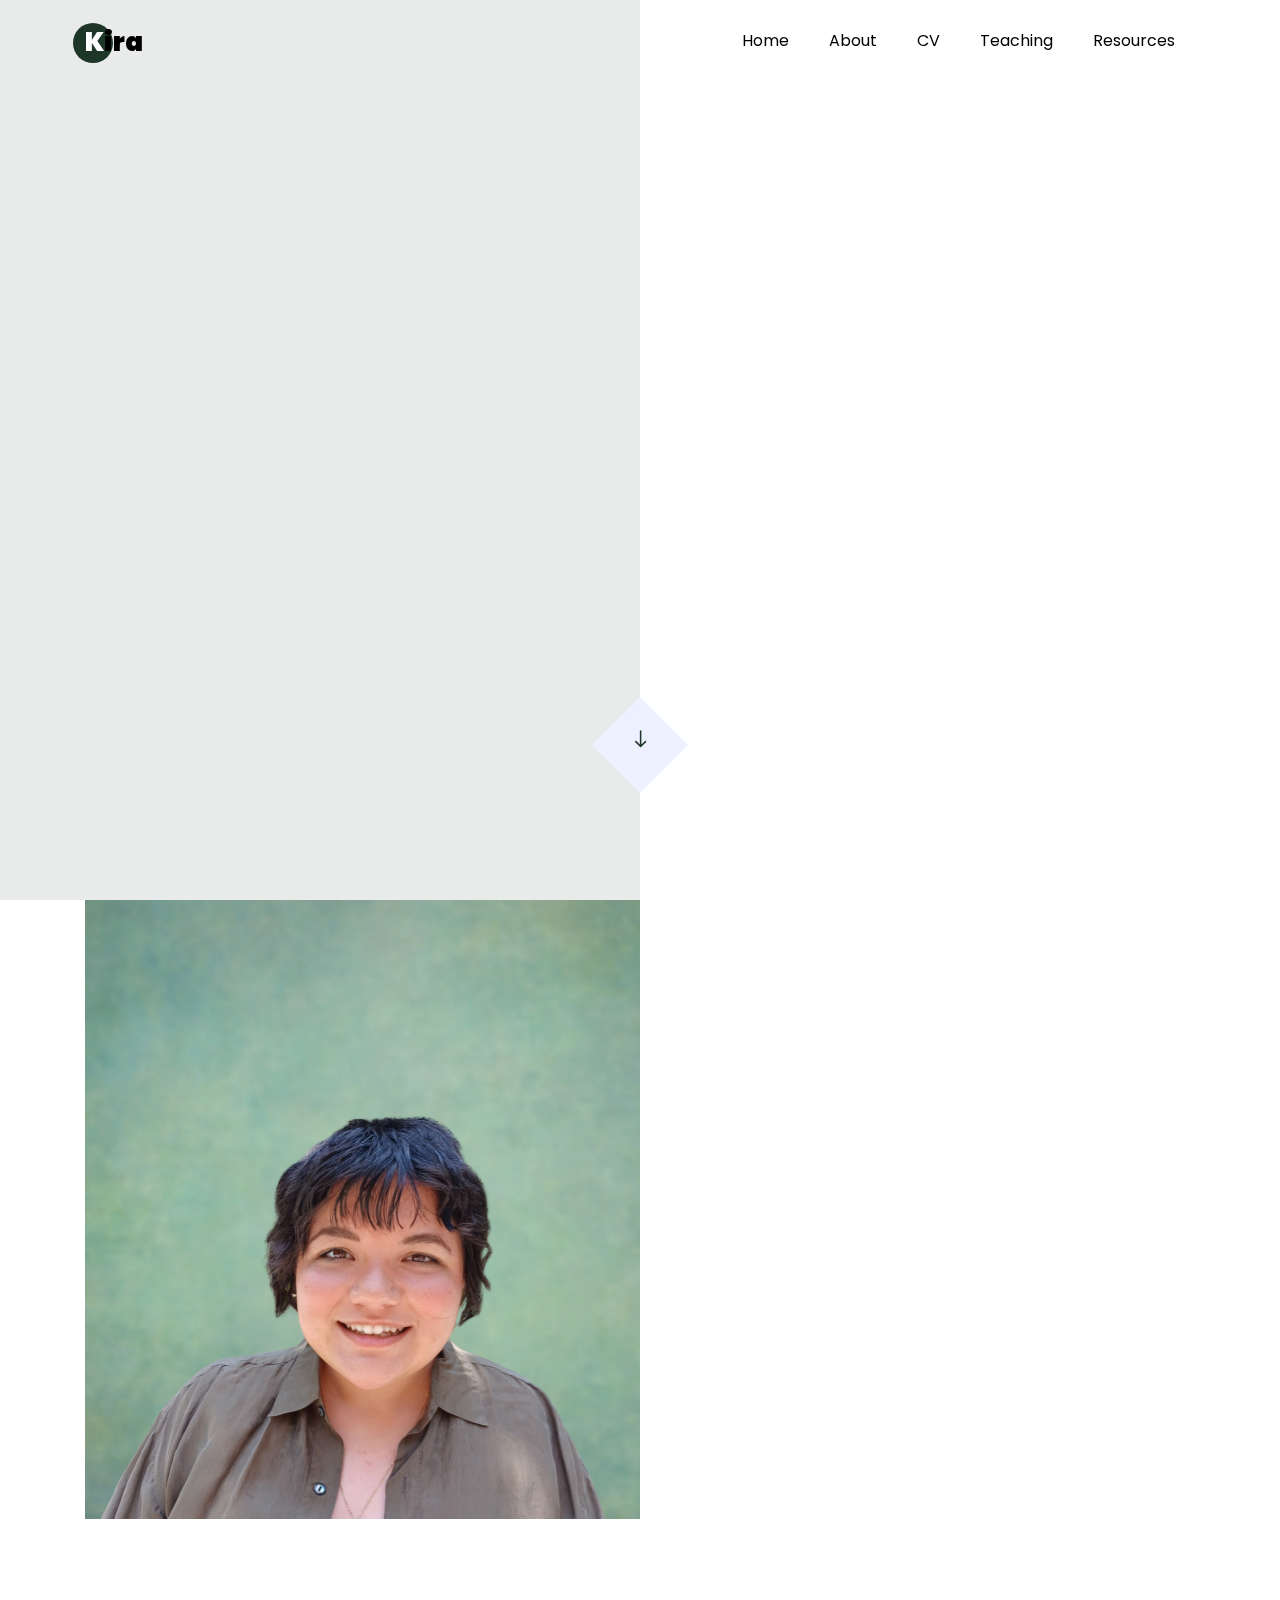
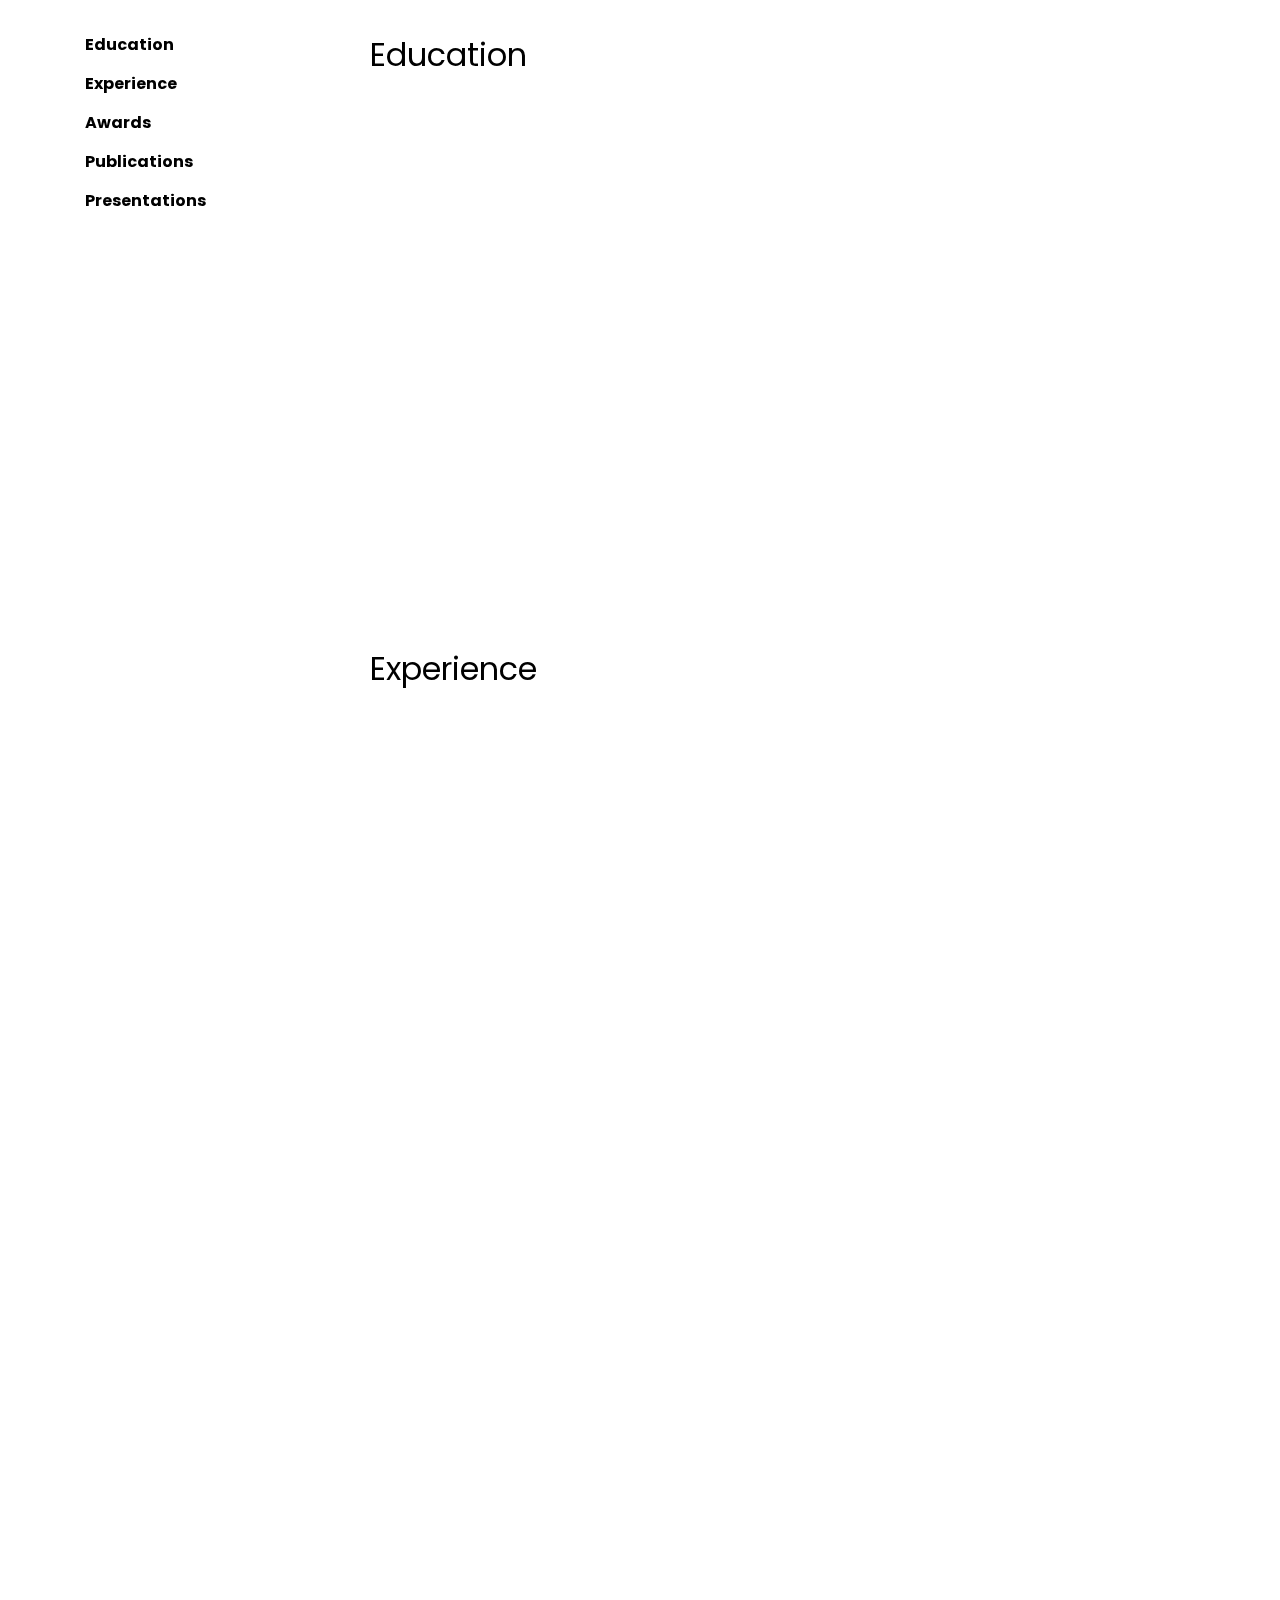
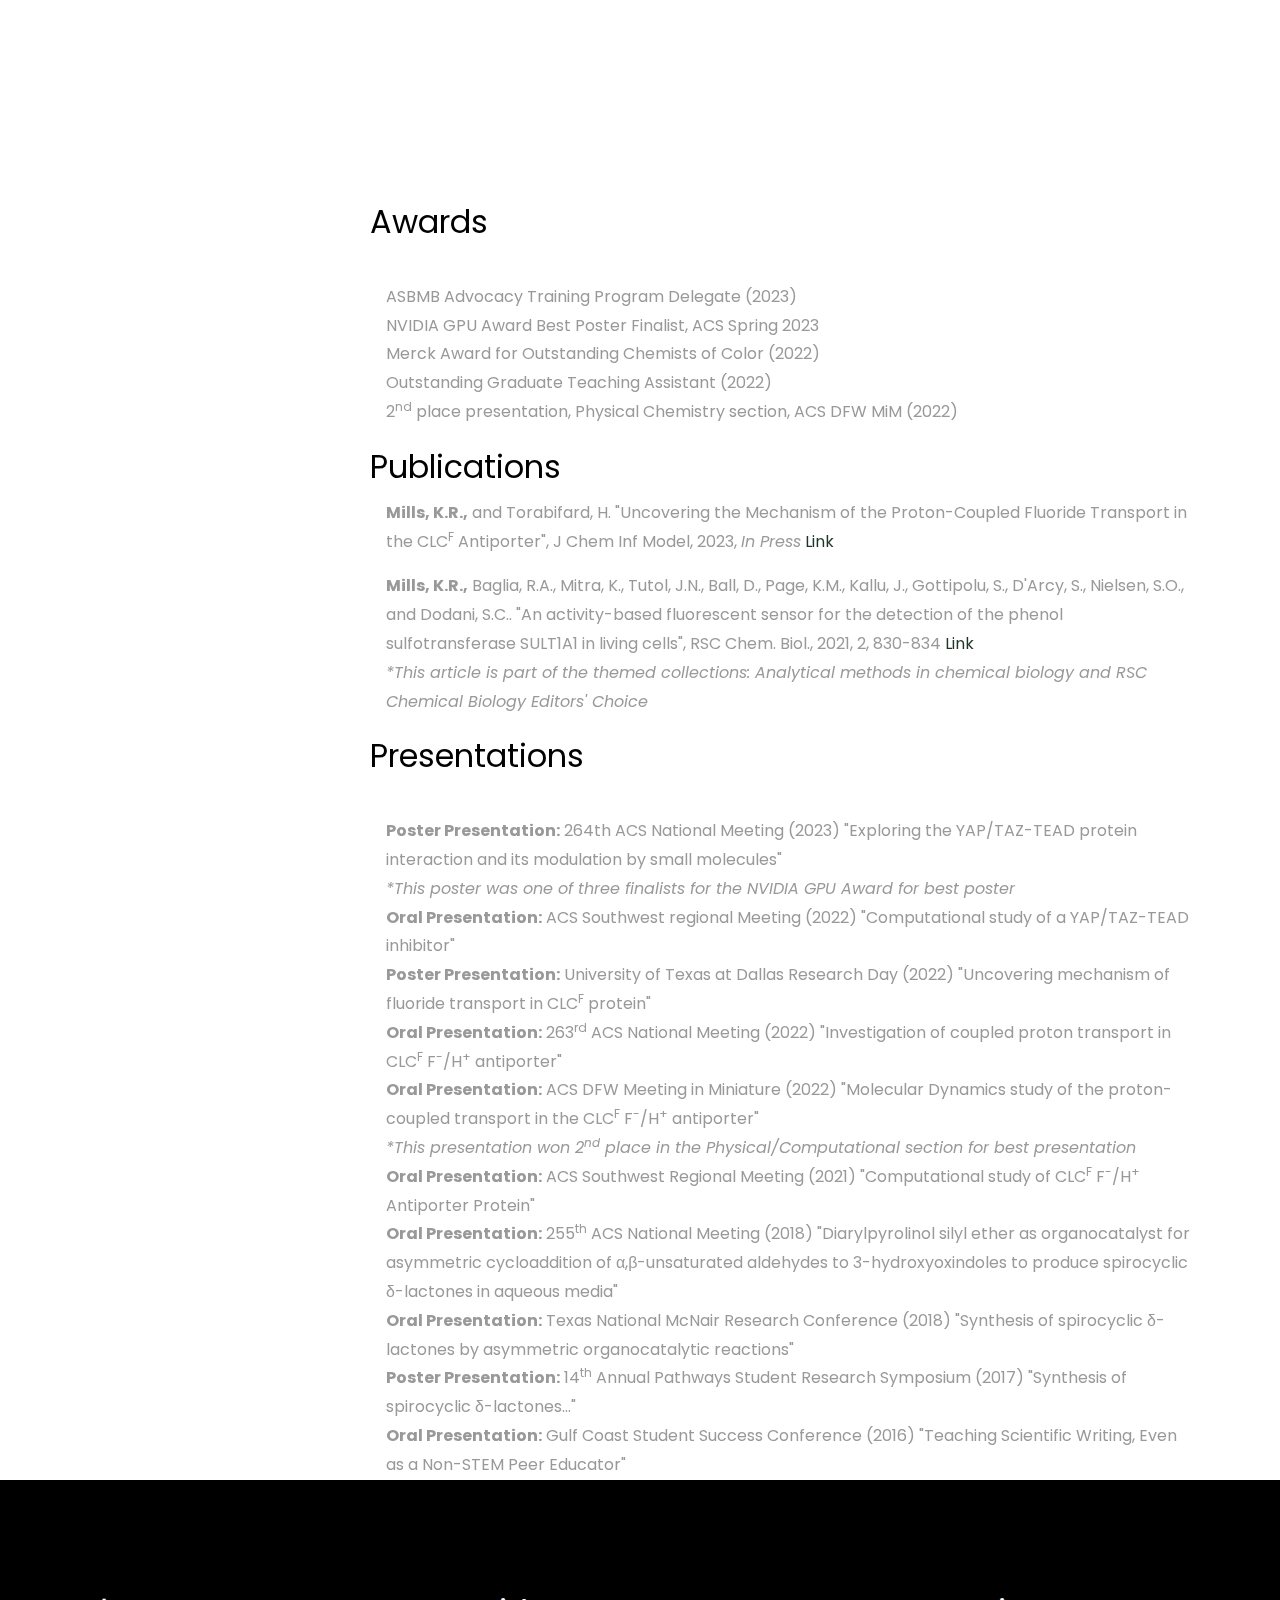
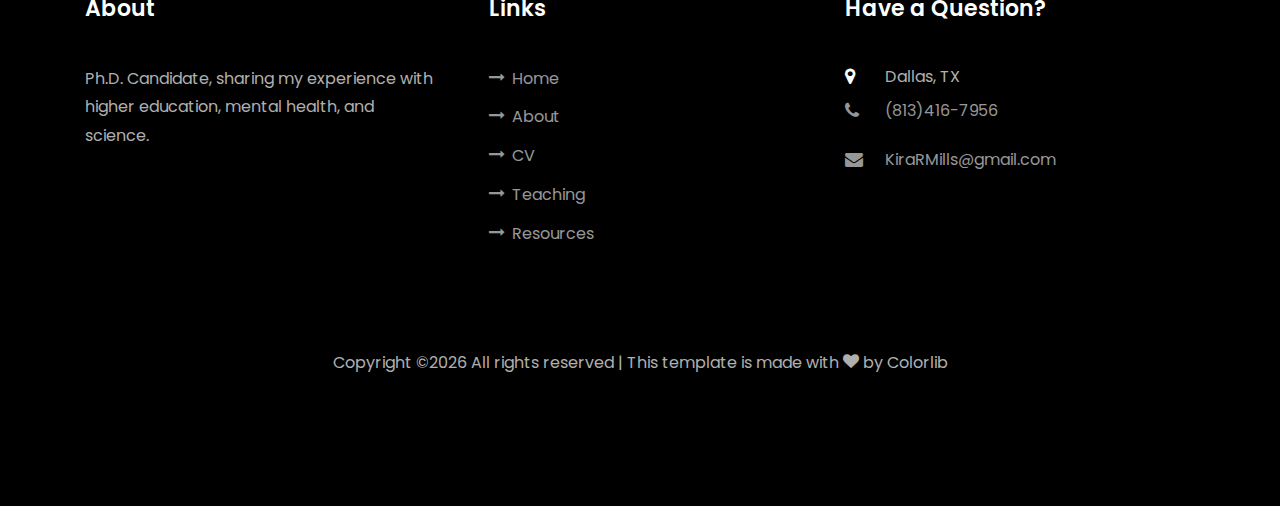
==== index.html @ 96d9ec2d "Update index.html" ====
<!DOCTYPE html>
<html lang="en">
  <head>
    <title>Kira Mills</title>
    <meta charset="utf-8">
    <meta name="viewport" content="width=device-width, initial-scale=1, shrink-to-fit=no">
    
    <link href="https://fonts.googleapis.com/css?family=Poppins:100,200,300,400,500,600,700,800,900" rel="stylesheet">

    <link rel="stylesheet" href="css/open-iconic-bootstrap.min.css">
    <link rel="stylesheet" href="css/animate.css">
    
    <link rel="stylesheet" href="css/owl.carousel.min.css">
    <link rel="stylesheet" href="css/owl.theme.default.min.css">
    <link rel="stylesheet" href="css/magnific-popup.css">

    <link rel="stylesheet" href="css/aos.css">

    <link rel="stylesheet" href="css/ionicons.min.css">
    
    <link rel="stylesheet" href="css/flaticon.css">
    <link rel="stylesheet" href="css/icomoon.css">
    <link rel="stylesheet" href="css/style.css">
	
  </head>
  <body data-spy="scroll" data-target=".site-navbar-target" data-offset="300">
	  
	  
    <nav class="navbar navbar-expand-lg navbar-dark ftco_navbar ftco-navbar-light site-navbar-target" id="ftco-navbar">
	    <div class="container">
	      <a class="navbar-brand" href="index.html"><span>K</span>ira</a>
	      <button class="navbar-toggler js-fh5co-nav-toggle fh5co-nav-toggle" type="button" data-toggle="collapse" data-target="#ftco-nav" aria-controls="ftco-nav" aria-expanded="false" aria-label="Toggle navigation">
	        <span class="oi oi-menu"></span> Menu
	      </button>

	      <div class="collapse navbar-collapse" id="ftco-nav">
	        <ul class="navbar-nav nav ml-auto">
	          <li class="nav-item"><a href="index.html" class="nav-link"><span>Home</span></a></li>
	          <li class="nav-item"><a href="#about" class="nav-link"><span>About</span></a></li>
	          <li class="nav-item"><a href="#CV" class="nav-link"><span>CV</span></a></li>
		  			<li class="nav-item"><a href="teaching.html" class="nav-link"><span>Teaching</span></a></li>
						<li class="nav-item"><a href="resources.html" class="nav-link"><span>Resources</span></a><li>
	     
	        </ul>
	      </div>
	    </div>
	  </nav>
	  <section class="hero-wrap js-fullheight">
      <div class="overlay"></div>
      <div class="container">
        <div class="row no-gutters slider-text js-fullheight justify-content-center align-items-center">
          <div class="col-lg-8 col-md-6 ftco-animate d-flex align-items-center">
          	<div class="text text-center">
          		<span class="subheading">Hi! I am</span>
		  				<h1>Kira Mills</h1>
			  				<h2>I'm a 
								  <span
								     class="txt-rotate"
								     data-period="2000"
								     data-rotate='[ "Researcher.", "Student.", "Teacher.", "Communicator."]'></span>
								</h2>
							</div>
            </div>
          </div>
        </div>
      </div>
      <div class="mouse">
				<a href="#" class="mouse-icon">
					<div class="mouse-wheel"><span class="ion-ios-arrow-round-down"></span></div>
				</a>
			</div>
    </section>

    <section class="ftco-about img ftco-section ftco-no-pt ftco-no-pb" id="about">
    	<div class="container">
    		<div class="row d-flex no-gutters">
    			<div class="col-md-6 col-lg-6 d-flex">
    				<div class="img-about img d-flex align-items-stretch">
    					<div class="overlay"></div>
	    				<div class="img d-flex align-self-stretch align-items-center" style="background-image:url(images/KiraMills_Headshot.png);">
	    				</div>
    				</div>
    			</div>
    			<div class="col-md-6 col-lg-6 pl-md-5 py-5">
    				<div class="row justify-content-start pb-3">
		          <div class="col-md-12 heading-section ftco-animate">
		          	<h1 class="big">About</h1>
		            <h2 class="mb-4">About Me</h2>
		            <p>Ph.D. Candidate using Molecular Dynamics simulations to study the structure, function, and mechanism of proteins. Passionate about science communication, mental health, and making higher education more accessible to all communities.</p>
		            <ul class="about-info mt-4 px-md-0 px-2">
		            	<li class="d-flex"><span>Name:</span> <span>Kira Mills</span></li>
		            	<li class="d-flex"><span>Program:</span> <span>Dept of Chemistry & Biochemistry - The University of Texas at Dallas</span></li>
		            	<li class="d-flex"><span>Email:</span> <span>KiraRMills@gmail.com</span></li>
		            </ul>
		          </div>
		        </div>
	          <div class="counter-wrap ftco-animate d-flex mt-md-3">
              <div class="text">
              	<p class="mb-4">
<!--	                <span class="number" data-number="120">0</span>
	                <span>Project complete</span> -->
                </p>
                <p><a href="https://www.kiramills.com/Documents/KiraMills_CV.pdf" target="_blank" class="btn btn-primary py-3 px-3">Download CV</a></p>
              </div>
	          </div>
	        </div>
        </div>
    	</div>
    </section>

    <section class="ftco-section ftco-no-pb goto-here" id="CV">
    	<div class="container">
    		<div class="row">
    			<div class="col-md-3">
				    <nav id="navi">
					    <ul>
					      <li><a href="#Education">Education</a></li>
					      <li><a href="#Experience">Experience</a></li>
					      <li><a href="#Awards">Awards</a></li> 
					      <li><a href="#Publications">Publications</a></li>
					      <li><a href="#Presentations">Presentations</a></li>
					    </ul>
					  </nav>
					</div>
					<div class="col-md-9">
					  <div id="Education" class= "Education">
					  	<h2 class="heading">Education</h2>
					    <div class="resume-wrap d-flex ftco-animate">
					    	<div class="icon d-flex align-items-center justify-content-center">
					    		<span class="flaticon-ideas"></span>
					    	</div>
					    	<div class="text pl-3">
		    					<span class="date">2018-present</span>
		    					<h2>Ph.D. - Chemistry & Biochemistry</h2>
		    					<span class="position">The University of Texas at Dallas</span>
							<p><b>Advisor:</b> Dr. Hedieh Torabifard <i>2021-present</i>
								<br>         Dr. Steven Nielsen <i>2018-2021</i></p>
		    					<p><b>Research Interests:</b> Computational Chemistry, specifically the use of MD simulations to study protein mechanisms.</p> 
					    	
	    					</div>
	    				</div>
	    				<div class="resume-wrap d-flex ftco-animate">
	    					<div class="icon d-flex align-items-center justify-content-center">
					    		<span class="flaticon-ideas"></span>
					    	</div>
					    	<div class="text pl-3">
		    					<span class="date">2013-2018</span>
		    					<h2>B.S. - Chemistry, Magna Cum Laude</h2>
		    					<span class="position">Texas A&M University - Commerce</span>
		    					<p><b>Advisor:</b>Dr. Bukuo Ni</p>
		    					<p><b>Research Interests:</b> Organic synthesis, specifically the use of a diarylpyrolinol silyl ether derivative as an organocatalyst for asymmetric cycloadditions.</p>
		    				</div>
	    				</div>
					  </div>

					  <div id="Experience" class= "Experience">
					  	<h2 class="heading">Experience</h2>
					    <div class="resume-wrap d-flex ftco-animate">
					    	<div class="icon d-flex align-items-center justify-content-center">
					    		<span class="flaticon-ideas"></span>
						    </div>
						<div class="text pl-3">
							<span class="date">2022-Present</span>
							<h2>Grants & Communications Director</h2>
							<span class="position">sci-MI (Science Mentorship Institute)</span>
							<p>I set up the organizational infrastructure, found, and applied for funding for a nonprofit organization dedicated to helping underprivileged students from around the world gain experience and mentorship in scientific research.</p>
						</div>
						  </div>
					    <div class="resume-wrap d-flex ftco-animate">
					    	<div class="icon d-flex align-items-center justify-content-center">
					    		<span class="flaticon-ideas"></span>
					    	</div>
						<div class="text pl-3">
		    					<span class="date">2021-Present</span>
		    					<h2>President</h2>
		    					<span class="position">Chemistry Graduate Student Association, The University of Texas at Dallas</span>
		    					<p>I plan and organize events and seminars dedicated to helping new graduate students acclimate to the program and work with administration to improve both the working and personal lives of graduate students.</p>
		    				</div>
	    				</div>
					    <div class="resume-wrap d-flex ftco-animate">
					    	<div class="icon d-flex align-items-center justify-content-center">
					    		<span class="flaticon-ideas"></span>
					    	</div>
					    	<div class="text pl-3">
		    					<span class="date">2018-Present</span>
		    					<h2>Teaching Assistant</h2>
		    					<span class="position">The University of Texas at Dallas</span>
		    					<p><b>Courses:</b> Computational, Physical, & General Chemistry</p>
		    					<p>I aid student comprehension of concepts via once weekly lectures and office hours. I've also worked with senior lecturers to revise course schedules to ensure all students are adequately prepared, regardless of previous education or experience.</p>
		    				</div>
	    				</div>
	    				<div class="resume-wrap d-flex ftco-animate">
	    					<div class="icon d-flex align-items-center justify-content-center">
					    		<span class="flaticon-ideas"></span>
					    	</div>
					    	<div class="text pl-3">
		    					<span class="date">2016-2018</span>
		    					<h2>Ronald E. McNair Scholar</h2>
		    					<span class="position">Texas A&M University - Commerce</span>
		    					<p>The McNair Scholar program is a federally funded program to assist first-generation, low-income, and underrepresented students prepare for graduate studies or other post-baccaleurette programs. By being a Scholar, I performed a 10-week undergraduate research project under the guidance of Dr. Bukuo Ni, focusing on organic synthesis. I also had the opportunity to present my work at multiple conferences, both orally and in poster-form.</p>
		    				</div>
	    				</div>
					<div id="Awards" class= "Awards">
					  	<h2 class="heading">Awards</h2>
						<div class="text pl-3">
							<p>
								<br>ASBMB Advocacy Training Program Delegate (2023)
								<br>NVIDIA GPU Award Best Poster Finalist, ACS Spring 2023
								<br>Merck Award for Outstanding Chemists of Color (2022)
								<br>Outstanding Graduate Teaching Assistant (2022)
								<br>2<sup>nd</sup> place presentation, Physical Chemistry section, ACS DFW MiM (2022)
							</p>
		    				</div>
	    				</div>
					<div id="Publications" class= "Publications">
					  	<h2 class="heading">Publications</h2>
					    	</div>
						<div class="text pl-3">
							<p><b>Mills, K.R.,</b> and Torabifard, H. "Uncovering the Mechanism of the Proton-Coupled Fluoride Transport in the CLC<sup>F</sup> Antiporter", J Chem Inf Model, 2023, <i>In Press</i> <a href="https://pubs.acs.org/doi/10.1021/acs.jcim.2c01228" target="_blank">Link</a>
							<p><b>Mills, K.R.,</b> Baglia, R.A., Mitra, K., Tutol, J.N., Ball, D., Page, K.M., Kallu, J., Gottipolu, S., D'Arcy, S., Nielsen, S.O., and Dodani, S.C.. "An activity-based fluorescent sensor for the detection of the phenol sulfotransferase SULT1A1 in living cells", RSC Chem. Biol., 2021, 2, 830-834 <a href="https://doi.org/10.1039/D0CB00231C" target="_blank">Link</a>
							<br><i>*This article is part of the themed collections: Analytical methods in chemical biology and RSC Chemical Biology Editors' Choice</i></p>
		    				</div>
	    				</div>
					<div id="Presentations" class= "Presentations">
					  	<h2 class="heading">Presentations</h2>
						<div class="text pl-3">
							<br><b>Poster Presentation:</b> 264th ACS National Meeting (2023) "Exploring the YAP/TAZ-TEAD protein interaction and its modulation by small molecules"
							<br><i>*This poster was one of three finalists for the NVIDIA GPU Award for best poster</i>
							<br><b>Oral Presentation:</b> ACS Southwest regional Meeting (2022) "Computational study of a YAP/TAZ-TEAD inhibitor"
							<br><b>Poster Presentation:</b> University of Texas at Dallas Research Day (2022) "Uncovering mechanism of fluoride transport in CLC<sup>F</sup> protein"
							<br><b>Oral Presentation:</b> 263<sup>rd</sup> ACS National Meeting (2022) "Investigation of coupled proton transport in CLC<sup>F</sup> F<sup>-</sup>/H<sup>+</sup> antiporter"
							<br><b>Oral Presentation:</b> ACS DFW Meeting in Miniature (2022) "Molecular Dynamics study of the proton-coupled transport in the CLC<sup>F</sup> F<sup>-</sup>/H<sup>+</sup> antiporter"
							<br><i>*This presentation won 2<sup>nd</sup> place in the Physical/Computational section for best presentation</i>
							<br><b>Oral Presentation:</b> ACS Southwest Regional Meeting (2021) "Computational study of CLC<sup>F</sup> F<sup>-</sup>/H<sup>+</sup> Antiporter Protein"
							<br><b>Oral Presentation:</b> 255<sup>th</sup> ACS National Meeting (2018) "Diarylpyrolinol silyl ether as organocatalyst for asymmetric cycloaddition of α,β-unsaturated aldehydes to 3-hydroxyoxindoles to produce spirocyclic δ-lactones in aqueous media"
							<br><b>Oral Presentation:</b> Texas National McNair Research Conference (2018) "Synthesis of spirocyclic δ-lactones by asymmetric organocatalytic reactions" 
							<br><b>Poster Presentation:</b> 14<sup>th</sup> Annual Pathways Student Research Symposium (2017) "Synthesis of spirocyclic δ-lactones..."
							<br><b>Oral Presentation:</b> Gulf Coast Student Success Conference (2016) "Teaching Scientific Writing, Even as a Non-STEM Peer Educator"
						    </div>
	    				</div>
						      </div>
						    </div>
					  	</div>


                </div>
 <!--               <p>Molecular Dynamics (MD) simulations combine the fundamental concepts of physics and chemistry to predict and describe the movement of molecules. </p> -->
              </div>
            </div>
          </div>
        </div>
      </div>
    </section>
          
          </div>

          <div class="col-md-6 d-flex">
          	<div class="img" style="background-image: url(images/about.jpg);"></div>
          </div>
        </div>
      </div>
    </section>
		

    <footer class="ftco-footer ftco-section">
      <div class="container">
        <div class="row mb-5">
          <div class="col-md">
            <div class="ftco-footer-widget mb-4">
              <h2 class="ftco-heading-2">About</h2>
              <p>Ph.D. Candidate, sharing my experience with higher education, mental health, and science.</p>
              <ul class="ftco-footer-social list-unstyled float-md-left float-lft mt-5">
                <li class="ftco-animate"><a href="https://twitter.com/ki_rmills"><span class="icon-twitter"></span></a></li>
                <li class="ftco-animate"><a href="https://www.linkedin.com/in/kira-mills/"><span class="icon-linkedin"></span></a></li> 
              </ul>
            </div>
          </div>
          <div class="col-md">
            <div class="ftco-footer-widget mb-4 ml-md-4">
              <h2 class="ftco-heading-2">Links</h2>
              <ul class="list-unstyled">
                <li><a href="index.html"><span class="icon-long-arrow-right mr-2"></span>Home</a></li>
                <li><a href="#about"><span class="icon-long-arrow-right mr-2"></span>About</a></li>
                <li><a href="#CV"><span class="icon-long-arrow-right mr-2"></span>CV</a></li>
                <li><a href="teaching.html"><span class="icon-long-arrow-right mr-2"></span>Teaching</a></li>
                <li><a href="resources.html"><span class="icon-long-arrow-right mr-2"></span>Resources</a></li>
              </ul>
            </div>
          </div>
          <div class="col-md">
            <div class="ftco-footer-widget mb-4">
            	<h2 class="ftco-heading-2">Have a Question?</h2>
            	<div class="block-23 mb-3">
	              <ul>
	                <li><span class="icon icon-map-marker"></span><span class="text">Dallas, TX</span></li>
	                <li><a href="#"><span class="icon icon-phone"></span><span class="text">(813)416-7956</span></a></li>
	                <li><a href="mailto:KiraRMills@gmail.com"><span class="icon icon-envelope"></span><span class="text">KiraRMills@gmail.com</span></a></li>
	              </ul>
	            </div>
            </div>
          </div>
        </div>
        <div class="row">
          <div class="col-md-12 text-center">

            <p><!-- Link back to Colorlib can't be removed. Template is licensed under CC BY 3.0. -->
  Copyright &copy;<script>document.write(new Date().getFullYear());</script> All rights reserved | This template is made with <i class="icon-heart color-danger" aria-hidden="true"></i> by <a href="https://colorlib.com" target="_blank">Colorlib</a>
  <!-- Link back to Colorlib can't be removed. Template is licensed under CC BY 3.0. --></p>
          </div>
        </div>
      </div>
    </footer>
    
  

  <!-- loader -->
  <div id="ftco-loader" class="show fullscreen"><svg class="circular" width="48px" height="48px"><circle class="path-bg" cx="24" cy="24" r="22" fill="none" stroke-width="4" stroke="#eeeeee"/><circle class="path" cx="24" cy="24" r="22" fill="none" stroke-width="4" stroke-miterlimit="10" stroke="#F96D00"/></svg></div>


  <script src="js/jquery.min.js"></script>
  <script src="js/jquery-migrate-3.0.1.min.js"></script>
  <script src="js/popper.min.js"></script>
  <script src="js/bootstrap.min.js"></script>
  <script src="js/jquery.easing.1.3.js"></script>
  <script src="js/jquery.waypoints.min.js"></script>
  <script src="js/jquery.stellar.min.js"></script>
  <script src="js/owl.carousel.min.js"></script>
  <script src="js/jquery.magnific-popup.min.js"></script>
  <script src="js/aos.js"></script>
  <script src="js/jquery.animateNumber.min.js"></script>
  <script src="js/scrollax.min.js"></script>
  
  <script src="js/main.js"></script>
    
  </body>
</html>
---- css/flaticon.css ----
/*
  	Flaticon icon font: Flaticon
  	Creation date: 04/01/2019 13:45
  	*/


@font-face {
  font-family: "Flaticon";
  src: url("../fonts/flaticon/font/Flaticon.eot");
  src: url("../fonts/flaticon/font/Flaticon.eot?#iefix") format("embedded-opentype"),
       url("../fonts/flaticon/font/Flaticon.woff") format("woff"),
       url("../fonts/flaticon/font/Flaticon.ttf") format("truetype"),
       url("../fonts/flaticon/font/Flaticon.svg#Flaticon") format("svg");
  font-weight: normal;
  font-style: normal;
}

@media screen and (-webkit-min-device-pixel-ratio:0) {
  @font-face {
    font-family: "Flaticon";
    src: url("../fonts/flaticon/font/Flaticon.svg#Flaticon") format("svg");
  }
}

[class^="flaticon-"]:before, [class*=" flaticon-"]:before,
[class^="flaticon-"]:after, [class*=" flaticon-"]:after {   
  font-family: Flaticon;
  font-style: normal;
  font-weight: normal;
  font-variant: normal;
  text-transform: none;
  line-height: 1;

  /* Better Font Rendering =========== */
  -webkit-font-smoothing: antialiased;
  -moz-osx-font-smoothing: grayscale;
}

.flaticon-ideas:before { content: "\f100"; }
.flaticon-flasks:before { content: "\f101"; }
.flaticon-analysis:before { content: "\f102"; }
.flaticon-ux-design:before { content: "\f103"; }
.flaticon-web-design:before { content: "\f104"; }
.flaticon-idea:before { content: "\f105"; }
.flaticon-innovation:before { content: "\f106"; }
---- css/icomoon.css ----
@font-face {
  font-family: 'icomoon';
  src:  url('../fonts/icomoon/icomoon.eot?6tt51o');
  src:  url('../fonts/icomoon/icomoon.eot?6tt51o#iefix') format('embedded-opentype'),
    url('../fonts/icomoon/icomoon.ttf?6tt51o') format('truetype'),
    url('../fonts/icomoon/icomoon.woff?6tt51o') format('woff'),
    url('../fonts/icomoon/icomoon.svg?6tt51o#icomoon') format('svg');
  font-weight: normal;
  font-style: normal;
}

[class^="icon-"], [class*=" icon-"] {
  /* use !important to prevent issues with browser extensions that change fonts */
  font-family: 'icomoon' !important;
  speak: none;
  font-style: normal;
  font-weight: normal;
  font-variant: normal;
  text-transform: none;
  line-height: 1;

  /* Better Font Rendering =========== */
  -webkit-font-smoothing: antialiased;
  -moz-osx-font-smoothing: grayscale;
}

.icon-asterisk:before {
  content: "\f069";
}
.icon-plus:before {
  content: "\f067";
}
.icon-question:before {
  content: "\f128";
}
.icon-minus:before {
  content: "\f068";
}
.icon-glass:before {
  content: "\f000";
}
.icon-music:before {
  content: "\f001";
}
.icon-search:before {
  content: "\f002";
}
.icon-envelope-o:before {
  content: "\f003";
}
.icon-heart:before {
  content: "\f004";
}
.icon-star:before {
  content: "\f005";
}
.icon-star-o:before {
  content: "\f006";
}
.icon-user:before {
  content: "\f007";
}
.icon-film:before {
  content: "\f008";
}
.icon-th-large:before {
  content: "\f009";
}
.icon-th:before {
  content: "\f00a";
}
.icon-th-list:before {
  content: "\f00b";
}
.icon-check:before {
  content: "\f00c";
}
.icon-close:before {
  content: "\f00d";
}
.icon-remove:before {
  content: "\f00d";
}
.icon-times:before {
  content: "\f00d";
}
.icon-search-plus:before {
  content: "\f00e";
}
.icon-search-minus:before {
  content: "\f010";
}
.icon-power-off:before {
  content: "\f011";
}
.icon-signal:before {
  content: "\f012";
}
.icon-cog:before {
  content: "\f013";
}
.icon-gear:before {
  content: "\f013";
}
.icon-trash-o:before {
  content: "\f014";
}
.icon-home:before {
  content: "\f015";
}
.icon-file-o:before {
  content: "\f016";
}
.icon-clock-o:before {
  content: "\f017";
}
.icon-road:before {
  content: "\f018";
}
.icon-download:before {
  content: "\f019";
}
.icon-arrow-circle-o-down:before {
  content: "\f01a";
}
.icon-arrow-circle-o-up:before {
  content: "\f01b";
}
.icon-inbox:before {
  content: "\f01c";
}
.icon-play-circle-o:before {
  content: "\f01d";
}
.icon-repeat:before {
  content: "\f01e";
}
.icon-rotate-right:before {
  content: "\f01e";
}
.icon-refresh:before {
  content: "\f021";
}
.icon-list-alt:before {
  content: "\f022";
}
.icon-lock:before {
  content: "\f023";
}
.icon-flag:before {
  content: "\f024";
}
.icon-headphones:before {
  content: "\f025";
}
.icon-volume-off:before {
  content: "\f026";
}
.icon-volume-down:before {
  content: "\f027";
}
.icon-volume-up:before {
  content: "\f028";
}
.icon-qrcode:before {
  content: "\f029";
}
.icon-barcode:before {
  content: "\f02a";
}
.icon-tag:before {
  content: "\f02b";
}
.icon-tags:before {
  content: "\f02c";
}
.icon-book:before {
  content: "\f02d";
}
.icon-bookmark:before {
  content: "\f02e";
}
.icon-print:before {
  content: "\f02f";
}
.icon-camera:before {
  content: "\f030";
}
.icon-font:before {
  content: "\f031";
}
.icon-bold:before {
  content: "\f032";
}
.icon-italic:before {
  content: "\f033";
}
.icon-text-height:before {
  content: "\f034";
}
.icon-text-width:before {
  content: "\f035";
}
.icon-align-left:before {
  content: "\f036";
}
.icon-align-center:before {
  content: "\f037";
}
.icon-align-right:before {
  content: "\f038";
}
.icon-align-justify:before {
  content: "\f039";
}
.icon-list:before {
  content: "\f03a";
}
.icon-dedent:before {
  content: "\f03b";
}
.icon-outdent:before {
  content: "\f03b";
}
.icon-indent:before {
  content: "\f03c";
}
.icon-video-camera:before {
  content: "\f03d";
}
.icon-image:before {
  content: "\f03e";
}
.icon-photo:before {
  content: "\f03e";
}
.icon-picture-o:before {
  content: "\f03e";
}
.icon-pencil:before {
  content: "\f040";
}
.icon-map-marker:before {
  content: "\f041";
}
.icon-adjust:before {
  content: "\f042";
}
.icon-tint:before {
  content: "\f043";
}
.icon-edit:before {
  content: "\f044";
}
.icon-pencil-square-o:before {
  content: "\f044";
}
.icon-share-square-o:before {
  content: "\f045";
}
.icon-check-square-o:before {
  content: "\f046";
}
.icon-arrows:before {
  content: "\f047";
}
.icon-step-backward:before {
  content: "\f048";
}
.icon-fast-backward:before {
  content: "\f049";
}
.icon-backward:before {
  content: "\f04a";
}
.icon-play:before {
  content: "\f04b";
}
.icon-pause:before {
  content: "\f04c";
}
.icon-stop:before {
  content: "\f04d";
}
.icon-forward:before {
  content: "\f04e";
}
.icon-fast-forward:before {
  content: "\f050";
}
.icon-step-forward:before {
  content: "\f051";
}
.icon-eject:before {
  content: "\f052";
}
.icon-chevron-left:before {
  content: "\f053";
}
.icon-chevron-right:before {
  content: "\f054";
}
.icon-plus-circle:before {
  content: "\f055";
}
.icon-minus-circle:before {
  content: "\f056";
}
.icon-times-circle:before {
  content: "\f057";
}
.icon-check-circle:before {
  content: "\f058";
}
.icon-question-circle:before {
  content: "\f059";
}
.icon-info-circle:before {
  content: "\f05a";
}
.icon-crosshairs:before {
  content: "\f05b";
}
.icon-times-circle-o:before {
  content: "\f05c";
}
.icon-check-circle-o:before {
  content: "\f05d";
}
.icon-ban:before {
  content: "\f05e";
}
.icon-arrow-left:before {
  content: "\f060";
}
.icon-arrow-right:before {
  content: "\f061";
}
.icon-arrow-up:before {
  content: "\f062";
}
.icon-arrow-down:before {
  content: "\f063";
}
.icon-mail-forward:before {
  content: "\f064";
}
.icon-share:before {
  content: "\f064";
}
.icon-expand:before {
  content: "\f065";
}
.icon-compress:before {
  content: "\f066";
}
.icon-exclamation-circle:before {
  content: "\f06a";
}
.icon-gift:before {
  content: "\f06b";
}
.icon-leaf:before {
  content: "\f06c";
}
.icon-fire:before {
  content: "\f06d";
}
.icon-eye:before {
  content: "\f06e";
}
.icon-eye-slash:before {
  content: "\f070";
}
.icon-exclamation-triangle:before {
  content: "\f071";
}
.icon-warning:before {
  content: "\f071";
}
.icon-plane:before {
  content: "\f072";
}
.icon-calendar:before {
  content: "\f073";
}
.icon-random:before {
  content: "\f074";
}
.icon-comment:before {
  content: "\f075";
}
.icon-magnet:before {
  content: "\f076";
}
.icon-chevron-up:before {
  content: "\f077";
}
.icon-chevron-down:before {
  content: "\f078";
}
.icon-retweet:before {
  content: "\f079";
}
.icon-shopping-cart:before {
  content: "\f07a";
}
.icon-folder:before {
  content: "\f07b";
}
.icon-folder-open:before {
  content: "\f07c";
}
.icon-arrows-v:before {
  content: "\f07d";
}
.icon-arrows-h:before {
  content: "\f07e";
}
.icon-bar-chart:before {
  content: "\f080";
}
.icon-bar-chart-o:before {
  content: "\f080";
}
.icon-twitter-square:before {
  content: "\f081";
}
.icon-facebook-square:before {
  content: "\f082";
}
.icon-camera-retro:before {
  content: "\f083";
}
.icon-key:before {
  content: "\f084";
}
.icon-cogs:before {
  content: "\f085";
}
.icon-gears:before {
  content: "\f085";
}
.icon-comments:before {
  content: "\f086";
}
.icon-thumbs-o-up:before {
  content: "\f087";
}
.icon-thumbs-o-down:before {
  content: "\f088";
}
.icon-star-half:before {
  content: "\f089";
}
.icon-heart-o:before {
  content: "\f08a";
}
.icon-sign-out:before {
  content: "\f08b";
}
.icon-linkedin-square:before {
  content: "\f08c";
}
.icon-thumb-tack:before {
  content: "\f08d";
}
.icon-external-link:before {
  content: "\f08e";
}
.icon-sign-in:before {
  content: "\f090";
}
.icon-trophy:before {
  content: "\f091";
}
.icon-github-square:before {
  content: "\f092";
}
.icon-upload:before {
  content: "\f093";
}
.icon-lemon-o:before {
  content: "\f094";
}
.icon-phone:before {
  content: "\f095";
}
.icon-square-o:before {
  content: "\f096";
}
.icon-bookmark-o:before {
  content: "\f097";
}
.icon-phone-square:before {
  content: "\f098";
}
.icon-twitter:before {
  content: "\f099";
}
.icon-facebook:before {
  content: "\f09a";
}
.icon-facebook-f:before {
  content: "\f09a";
}
.icon-github:before {
  content: "\f09b";
}
.icon-unlock:before {
  content: "\f09c";
}
.icon-credit-card:before {
  content: "\f09d";
}
.icon-feed:before {
  content: "\f09e";
}
.icon-rss:before {
  content: "\f09e";
}
.icon-hdd-o:before {
  content: "\f0a0";
}
.icon-bullhorn:before {
  content: "\f0a1";
}
.icon-bell-o:before {
  content: "\f0a2";
}
.icon-certificate:before {
  content: "\f0a3";
}
.icon-hand-o-right:before {
  content: "\f0a4";
}
.icon-hand-o-left:before {
  content: "\f0a5";
}
.icon-hand-o-up:before {
  content: "\f0a6";
}
.icon-hand-o-down:before {
  content: "\f0a7";
}
.icon-arrow-circle-left:before {
  content: "\f0a8";
}
.icon-arrow-circle-right:before {
  content: "\f0a9";
}
.icon-arrow-circle-up:before {
  content: "\f0aa";
}
.icon-arrow-circle-down:before {
  content: "\f0ab";
}
.icon-globe:before {
  content: "\f0ac";
}
.icon-wrench:before {
  content: "\f0ad";
}
.icon-tasks:before {
  content: "\f0ae";
}
.icon-filter:before {
  content: "\f0b0";
}
.icon-briefcase:before {
  content: "\f0b1";
}
.icon-arrows-alt:before {
  content: "\f0b2";
}
.icon-group:before {
  content: "\f0c0";
}
.icon-users:before {
  content: "\f0c0";
}
.icon-chain:before {
  content: "\f0c1";
}
.icon-link:before {
  content: "\f0c1";
}
.icon-cloud:before {
  content: "\f0c2";
}
.icon-flask:before {
  content: "\f0c3";
}
.icon-cut:before {
  content: "\f0c4";
}
.icon-scissors:before {
  content: "\f0c4";
}
.icon-copy:before {
  content: "\f0c5";
}
.icon-files-o:before {
  content: "\f0c5";
}
.icon-paperclip:before {
  content: "\f0c6";
}
.icon-floppy-o:before {
  content: "\f0c7";
}
.icon-save:before {
  content: "\f0c7";
}
.icon-square:before {
  content: "\f0c8";
}
.icon-bars:before {
  content: "\f0c9";
}
.icon-navicon:before {
  content: "\f0c9";
}
.icon-reorder:before {
  content: "\f0c9";
}
.icon-list-ul:before {
  content: "\f0ca";
}
.icon-list-ol:before {
  content: "\f0cb";
}
.icon-strikethrough:before {
  content: "\f0cc";
}
.icon-underline:before {
  content: "\f0cd";
}
.icon-table:before {
  content: "\f0ce";
}
.icon-magic:before {
  content: "\f0d0";
}
.icon-truck:before {
  content: "\f0d1";
}
.icon-pinterest:before {
  content: "\f0d2";
}
.icon-pinterest-square:before {
  content: "\f0d3";
}
.icon-google-plus-square:before {
  content: "\f0d4";
}
.icon-google-plus:before {
  content: "\f0d5";
}
.icon-money:before {
  content: "\f0d6";
}
.icon-caret-down:before {
  content: "\f0d7";
}
.icon-caret-up:before {
  content: "\f0d8";
}
.icon-caret-left:before {
  content: "\f0d9";
}
.icon-caret-right:before {
  content: "\f0da";
}
.icon-columns:before {
  content: "\f0db";
}
.icon-sort:before {
  content: "\f0dc";
}
.icon-unsorted:before {
  content: "\f0dc";
}
.icon-sort-desc:before {
  content: "\f0dd";
}
.icon-sort-down:before {
  content: "\f0dd";
}
.icon-sort-asc:before {
  content: "\f0de";
}
.icon-sort-up:before {
  content: "\f0de";
}
.icon-envelope:before {
  content: "\f0e0";
}
.icon-linkedin:before {
  content: "\f0e1";
}
.icon-rotate-left:before {
  content: "\f0e2";
}
.icon-undo:before {
  content: "\f0e2";
}
.icon-gavel:before {
  content: "\f0e3";
}
.icon-legal:before {
  content: "\f0e3";
}
.icon-dashboard:before {
  content: "\f0e4";
}
.icon-tachometer:before {
  content: "\f0e4";
}
.icon-comment-o:before {
  content: "\f0e5";
}
.icon-comments-o:before {
  content: "\f0e6";
}
.icon-bolt:before {
  content: "\f0e7";
}
.icon-flash:before {
  content: "\f0e7";
}
.icon-sitemap:before {
  content: "\f0e8";
}
.icon-umbrella:before {
  content: "\f0e9";
}
.icon-clipboard:before {
  content: "\f0ea";
}
.icon-paste:before {
  content: "\f0ea";
}
.icon-lightbulb-o:before {
  content: "\f0eb";
}
.icon-exchange:before {
  content: "\f0ec";
}
.icon-cloud-download:before {
  content: "\f0ed";
}
.icon-cloud-upload:before {
  content: "\f0ee";
}
.icon-user-md:before {
  content: "\f0f0";
}
.icon-stethoscope:before {
  content: "\f0f1";
}
.icon-suitcase:before {
  content: "\f0f2";
}
.icon-bell:before {
  content: "\f0f3";
}
.icon-coffee:before {
  content: "\f0f4";
}
.icon-cutlery:before {
  content: "\f0f5";
}
.icon-file-text-o:before {
  content: "\f0f6";
}
.icon-building-o:before {
  content: "\f0f7";
}
.icon-hospital-o:before {
  content: "\f0f8";
}
.icon-ambulance:before {
  content: "\f0f9";
}
.icon-medkit:before {
  content: "\f0fa";
}
.icon-fighter-jet:before {
  content: "\f0fb";
}
.icon-beer:before {
  content: "\f0fc";
}
.icon-h-square:before {
  content: "\f0fd";
}
.icon-plus-square:before {
  content: "\f0fe";
}
.icon-angle-double-left:before {
  content: "\f100";
}
.icon-angle-double-right:before {
  content: "\f101";
}
.icon-angle-double-up:before {
  content: "\f102";
}
.icon-angle-double-down:before {
  content: "\f103";
}
.icon-angle-left:before {
  content: "\f104";
}
.icon-angle-right:before {
  content: "\f105";
}
.icon-angle-up:before {
  content: "\f106";
}
.icon-angle-down:before {
  content: "\f107";
}
.icon-desktop:before {
  content: "\f108";
}
.icon-laptop:before {
  content: "\f109";
}
.icon-tablet:before {
  content: "\f10a";
}
.icon-mobile:before {
  content: "\f10b";
}
.icon-mobile-phone:before {
  content: "\f10b";
}
.icon-circle-o:before {
  content: "\f10c";
}
.icon-quote-left:before {
  content: "\f10d";
}
.icon-quote-right:before {
  content: "\f10e";
}
.icon-spinner:before {
  content: "\f110";
}
.icon-circle:before {
  content: "\f111";
}
.icon-mail-reply:before {
  content: "\f112";
}
.icon-reply:before {
  content: "\f112";
}
.icon-github-alt:before {
  content: "\f113";
}
.icon-folder-o:before {
  content: "\f114";
}
.icon-folder-open-o:before {
  content: "\f115";
}
.icon-smile-o:before {
  content: "\f118";
}
.icon-frown-o:before {
  content: "\f119";
}
.icon-meh-o:before {
  content: "\f11a";
}
.icon-gamepad:before {
  content: "\f11b";
}
.icon-keyboard-o:before {
  content: "\f11c";
}
.icon-flag-o:before {
  content: "\f11d";
}
.icon-flag-checkered:before {
  content: "\f11e";
}
.icon-terminal:before {
  content: "\f120";
}
.icon-code:before {
  content: "\f121";
}
.icon-mail-reply-all:before {
  content: "\f122";
}
.icon-reply-all:before {
  content: "\f122";
}
.icon-star-half-empty:before {
  content: "\f123";
}
.icon-star-half-full:before {
  content: "\f123";
}
.icon-star-half-o:before {
  content: "\f123";
}
.icon-location-arrow:before {
  content: "\f124";
}
.icon-crop:before {
  content: "\f125";
}
.icon-code-fork:before {
  content: "\f126";
}
.icon-chain-broken:before {
  content: "\f127";
}
.icon-unlink:before {
  content: "\f127";
}
.icon-info:before {
  content: "\f129";
}
.icon-exclamation:before {
  content: "\f12a";
}
.icon-superscript:before {
  content: "\f12b";
}
.icon-subscript:before {
  content: "\f12c";
}
.icon-eraser:before {
  content: "\f12d";
}
.icon-puzzle-piece:before {
  content: "\f12e";
}
.icon-microphone:before {
  content: "\f130";
}
.icon-microphone-slash:before {
  content: "\f131";
}
.icon-shield:before {
  content: "\f132";
}
.icon-calendar-o:before {
  content: "\f133";
}
.icon-fire-extinguisher:before {
  content: "\f134";
}
.icon-rocket:before {
  content: "\f135";
}
.icon-maxcdn:before {
  content: "\f136";
}
.icon-chevron-circle-left:before {
  content: "\f137";
}
.icon-chevron-circle-right:before {
  content: "\f138";
}
.icon-chevron-circle-up:before {
  content: "\f139";
}
.icon-chevron-circle-down:before {
  content: "\f13a";
}
.icon-html5:before {
  content: "\f13b";
}
.icon-css3:before {
  content: "\f13c";
}
.icon-anchor:before {
  content: "\f13d";
}
.icon-unlock-alt:before {
  content: "\f13e";
}
.icon-bullseye:before {
  content: "\f140";
}
.icon-ellipsis-h:before {
  content: "\f141";
}
.icon-ellipsis-v:before {
  content: "\f142";
}
.icon-rss-square:before {
  content: "\f143";
}
.icon-play-circle:before {
  content: "\f144";
}
.icon-ticket:before {
  content: "\f145";
}
.icon-minus-square:before {
  content: "\f146";
}
.icon-minus-square-o:before {
  content: "\f147";
}
.icon-level-up:before {
  content: "\f148";
}
.icon-level-down:before {
  content: "\f149";
}
.icon-check-square:before {
  content: "\f14a";
}
.icon-pencil-square:before {
  content: "\f14b";
}
.icon-external-link-square:before {
  content: "\f14c";
}
.icon-share-square:before {
  content: "\f14d";
}
.icon-compass:before {
  content: "\f14e";
}
.icon-caret-square-o-down:before {
  content: "\f150";
}
.icon-toggle-down:before {
  content: "\f150";
}
.icon-caret-square-o-up:before {
  content: "\f151";
}
.icon-toggle-up:before {
  content: "\f151";
}
.icon-caret-square-o-right:before {
  content: "\f152";
}
.icon-toggle-right:before {
  content: "\f152";
}
.icon-eur:before {
  content: "\f153";
}
.icon-euro:before {
  content: "\f153";
}
.icon-gbp:before {
  content: "\f154";
}
.icon-dollar:before {
  content: "\f155";
}
.icon-usd:before {
  content: "\f155";
}
.icon-inr:before {
  content: "\f156";
}
.icon-rupee:before {
  content: "\f156";
}
.icon-cny:before {
  content: "\f157";
}
.icon-jpy:before {
  content: "\f157";
}
.icon-rmb:before {
  content: "\f157";
}
.icon-yen:before {
  content: "\f157";
}
.icon-rouble:before {
  content: "\f158";
}
.icon-rub:before {
  content: "\f158";
}
.icon-ruble:before {
  content: "\f158";
}
.icon-krw:before {
  content: "\f159";
}
.icon-won:before {
  content: "\f159";
}
.icon-bitcoin:before {
  content: "\f15a";
}
.icon-btc:before {
  content: "\f15a";
}
.icon-file:before {
  content: "\f15b";
}
.icon-file-text:before {
  content: "\f15c";
}
.icon-sort-alpha-asc:before {
  content: "\f15d";
}
.icon-sort-alpha-desc:before {
  content: "\f15e";
}
.icon-sort-amount-asc:before {
  content: "\f160";
}
.icon-sort-amount-desc:before {
  content: "\f161";
}
.icon-sort-numeric-asc:before {
  content: "\f162";
}
.icon-sort-numeric-desc:before {
  content: "\f163";
}
.icon-thumbs-up:before {
  content: "\f164";
}
.icon-thumbs-down:before {
  content: "\f165";
}
.icon-youtube-square:before {
  content: "\f166";
}
.icon-youtube:before {
  content: "\f167";
}
.icon-xing:before {
  content: "\f168";
}
.icon-xing-square:before {
  content: "\f169";
}
.icon-youtube-play:before {
  content: "\f16a";
}
.icon-dropbox:before {
  content: "\f16b";
}
.icon-stack-overflow:before {
  content: "\f16c";
}
.icon-instagram:before {
  content: "\f16d";
}
.icon-flickr:before {
  content: "\f16e";
}
.icon-adn:before {
  content: "\f170";
}
.icon-bitbucket:before {
  content: "\f171";
}
.icon-bitbucket-square:before {
  content: "\f172";
}
.icon-tumblr:before {
  content: "\f173";
}
.icon-tumblr-square:before {
  content: "\f174";
}
.icon-long-arrow-down:before {
  content: "\f175";
}
.icon-long-arrow-up:before {
  content: "\f176";
}
.icon-long-arrow-left:before {
  content: "\f177";
}
.icon-long-arrow-right:before {
  content: "\f178";
}
.icon-apple:before {
  content: "\f179";
}
.icon-windows:before {
  content: "\f17a";
}
.icon-android:before {
  content: "\f17b";
}
.icon-linux:before {
  content: "\f17c";
}
.icon-dribbble:before {
  content: "\f17d";
}
.icon-skype:before {
  content: "\f17e";
}
.icon-foursquare:before {
  content: "\f180";
}
.icon-trello:before {
  content: "\f181";
}
.icon-female:before {
  content: "\f182";
}
.icon-male:before {
  content: "\f183";
}
.icon-gittip:before {
  content: "\f184";
}
.icon-gratipay:before {
  content: "\f184";
}
.icon-sun-o:before {
  content: "\f185";
}
.icon-moon-o:before {
  content: "\f186";
}
.icon-archive:before {
  content: "\f187";
}
.icon-bug:before {
  content: "\f188";
}
.icon-vk:before {
  content: "\f189";
}
.icon-weibo:before {
  content: "\f18a";
}
.icon-renren:before {
  content: "\f18b";
}
.icon-pagelines:before {
  content: "\f18c";
}
.icon-stack-exchange:before {
  content: "\f18d";
}
.icon-arrow-circle-o-right:before {
  content: "\f18e";
}
.icon-arrow-circle-o-left:before {
  content: "\f190";
}
.icon-caret-square-o-left:before {
  content: "\f191";
}
.icon-toggle-left:before {
  content: "\f191";
}
.icon-dot-circle-o:before {
  content: "\f192";
}
.icon-wheelchair:before {
  content: "\f193";
}
.icon-vimeo-square:before {
  content: "\f194";
}
.icon-try:before {
  content: "\f195";
}
.icon-turkish-lira:before {
  content: "\f195";
}
.icon-plus-square-o:before {
  content: "\f196";
}
.icon-space-shuttle:before {
  content: "\f197";
}
.icon-slack:before {
  content: "\f198";
}
.icon-envelope-square:before {
  content: "\f199";
}
.icon-wordpress:before {
  content: "\f19a";
}
.icon-openid:before {
  content: "\f19b";
}
.icon-bank:before {
  content: "\f19c";
}
.icon-institution:before {
  content: "\f19c";
}
.icon-university:before {
  content: "\f19c";
}
.icon-graduation-cap:before {
  content: "\f19d";
}
.icon-mortar-board:before {
  content: "\f19d";
}
.icon-yahoo:before {
  content: "\f19e";
}
.icon-google:before {
  content: "\f1a0";
}
.icon-reddit:before {
  content: "\f1a1";
}
.icon-reddit-square:before {
  content: "\f1a2";
}
.icon-stumbleupon-circle:before {
  content: "\f1a3";
}
.icon-stumbleupon:before {
  content: "\f1a4";
}
.icon-delicious:before {
  content: "\f1a5";
}
.icon-digg:before {
  content: "\f1a6";
}
.icon-pied-piper-pp:before {
  content: "\f1a7";
}
.icon-pied-piper-alt:before {
  content: "\f1a8";
}
.icon-drupal:before {
  content: "\f1a9";
}
.icon-joomla:before {
  content: "\f1aa";
}
.icon-language:before {
  content: "\f1ab";
}
.icon-fax:before {
  content: "\f1ac";
}
.icon-building:before {
  content: "\f1ad";
}
.icon-child:before {
  content: "\f1ae";
}
.icon-paw:before {
  content: "\f1b0";
}
.icon-spoon:before {
  content: "\f1b1";
}
.icon-cube:before {
  content: "\f1b2";
}
.icon-cubes:before {
  content: "\f1b3";
}
.icon-behance:before {
  content: "\f1b4";
}
.icon-behance-square:before {
  content: "\f1b5";
}
.icon-steam:before {
  content: "\f1b6";
}
.icon-steam-square:before {
  content: "\f1b7";
}
.icon-recycle:before {
  content: "\f1b8";
}
.icon-automobile:before {
  content: "\f1b9";
}
.icon-car:before {
  content: "\f1b9";
}
.icon-cab:before {
  content: "\f1ba";
}
.icon-taxi:before {
  content: "\f1ba";
}
.icon-tree:before {
  content: "\f1bb";
}
.icon-spotify:before {
  content: "\f1bc";
}
.icon-deviantart:before {
  content: "\f1bd";
}
.icon-soundcloud:before {
  content: "\f1be";
}
.icon-database:before {
  content: "\f1c0";
}
.icon-file-pdf-o:before {
  content: "\f1c1";
}
.icon-file-word-o:before {
  content: "\f1c2";
}
.icon-file-excel-o:before {
  content: "\f1c3";
}
.icon-file-powerpoint-o:before {
  content: "\f1c4";
}
.icon-file-image-o:before {
  content: "\f1c5";
}
.icon-file-photo-o:before {
  content: "\f1c5";
}
.icon-file-picture-o:before {
  content: "\f1c5";
}
.icon-file-archive-o:before {
  content: "\f1c6";
}
.icon-file-zip-o:before {
  content: "\f1c6";
}
.icon-file-audio-o:before {
  content: "\f1c7";
}
.icon-file-sound-o:before {
  content: "\f1c7";
}
.icon-file-movie-o:before {
  content: "\f1c8";
}
.icon-file-video-o:before {
  content: "\f1c8";
}
.icon-file-code-o:before {
  content: "\f1c9";
}
.icon-vine:before {
  content: "\f1ca";
}
.icon-codepen:before {
  content: "\f1cb";
}
.icon-jsfiddle:before {
  content: "\f1cc";
}
.icon-life-bouy:before {
  content: "\f1cd";
}
.icon-life-buoy:before {
  content: "\f1cd";
}
.icon-life-ring:before {
  content: "\f1cd";
}
.icon-life-saver:before {
  content: "\f1cd";
}
.icon-support:before {
  content: "\f1cd";
}
.icon-circle-o-notch:before {
  content: "\f1ce";
}
.icon-ra:before {
  content: "\f1d0";
}
.icon-rebel:before {
  content: "\f1d0";
}
.icon-resistance:before {
  content: "\f1d0";
}
.icon-empire:before {
  content: "\f1d1";
}
.icon-ge:before {
  content: "\f1d1";
}
.icon-git-square:before {
  content: "\f1d2";
}
.icon-git:before {
  content: "\f1d3";
}
.icon-hacker-news:before {
  content: "\f1d4";
}
.icon-y-combinator-square:before {
  content: "\f1d4";
}
.icon-yc-square:before {
  content: "\f1d4";
}
.icon-tencent-weibo:before {
  content: "\f1d5";
}
.icon-qq:before {
  content: "\f1d6";
}
.icon-wechat:before {
  content: "\f1d7";
}
.icon-weixin:before {
  content: "\f1d7";
}
.icon-paper-plane:before {
  content: "\f1d8";
}
.icon-send:before {
  content: "\f1d8";
}
.icon-paper-plane-o:before {
  content: "\f1d9";
}
.icon-send-o:before {
  content: "\f1d9";
}
.icon-history:before {
  content: "\f1da";
}
.icon-circle-thin:before {
  content: "\f1db";
}
.icon-header:before {
  content: "\f1dc";
}
.icon-paragraph:before {
  content: "\f1dd";
}
.icon-sliders:before {
  content: "\f1de";
}
.icon-share-alt:before {
  content: "\f1e0";
}
.icon-share-alt-square:before {
  content: "\f1e1";
}
.icon-bomb:before {
  content: "\f1e2";
}
.icon-futbol-o:before {
  content: "\f1e3";
}
.icon-soccer-ball-o:before {
  content: "\f1e3";
}
.icon-tty:before {
  content: "\f1e4";
}
.icon-binoculars:before {
  content: "\f1e5";
}
.icon-plug:before {
  content: "\f1e6";
}
.icon-slideshare:before {
  content: "\f1e7";
}
.icon-twitch:before {
  content: "\f1e8";
}
.icon-yelp:before {
  content: "\f1e9";
}
.icon-newspaper-o:before {
  content: "\f1ea";
}
.icon-wifi:before {
  content: "\f1eb";
}
.icon-calculator:before {
  content: "\f1ec";
}
.icon-paypal:before {
  content: "\f1ed";
}
.icon-google-wallet:before {
  content: "\f1ee";
}
.icon-cc-visa:before {
  content: "\f1f0";
}
.icon-cc-mastercard:before {
  content: "\f1f1";
}
.icon-cc-discover:before {
  content: "\f1f2";
}
.icon-cc-amex:before {
  content: "\f1f3";
}
.icon-cc-paypal:before {
  content: "\f1f4";
}
.icon-cc-stripe:before {
  content: "\f1f5";
}
.icon-bell-slash:before {
  content: "\f1f6";
}
.icon-bell-slash-o:before {
  content: "\f1f7";
}
.icon-trash:before {
  content: "\f1f8";
}
.icon-copyright:before {
  content: "\f1f9";
}
.icon-at:before {
  content: "\f1fa";
}
.icon-eyedropper:before {
  content: "\f1fb";
}
.icon-paint-brush:before {
  content: "\f1fc";
}
.icon-birthday-cake:before {
  content: "\f1fd";
}
.icon-area-chart:before {
  content: "\f1fe";
}
.icon-pie-chart:before {
  content: "\f200";
}
.icon-line-chart:before {
  content: "\f201";
}
.icon-lastfm:before {
  content: "\f202";
}
.icon-lastfm-square:before {
  content: "\f203";
}
.icon-toggle-off:before {
  content: "\f204";
}
.icon-toggle-on:before {
  content: "\f205";
}
.icon-bicycle:before {
  content: "\f206";
}
.icon-bus:before {
  content: "\f207";
}
.icon-ioxhost:before {
  content: "\f208";
}
.icon-angellist:before {
  content: "\f209";
}
.icon-cc:before {
  content: "\f20a";
}
.icon-ils:before {
  content: "\f20b";
}
.icon-shekel:before {
  content: "\f20b";
}
.icon-sheqel:before {
  content: "\f20b";
}
.icon-meanpath:before {
  content: "\f20c";
}
.icon-buysellads:before {
  content: "\f20d";
}
.icon-connectdevelop:before {
  content: "\f20e";
}
.icon-dashcube:before {
  content: "\f210";
}
.icon-forumbee:before {
  content: "\f211";
}
.icon-leanpub:before {
  content: "\f212";
}
.icon-sellsy:before {
  content: "\f213";
}
.icon-shirtsinbulk:before {
  content: "\f214";
}
.icon-simplybuilt:before {
  content: "\f215";
}
.icon-skyatlas:before {
  content: "\f216";
}
.icon-cart-plus:before {
  content: "\f217";
}
.icon-cart-arrow-down:before {
  content: "\f218";
}
.icon-diamond:before {
  content: "\f219";
}
.icon-ship:before {
  content: "\f21a";
}
.icon-user-secret:before {
  content: "\f21b";
}
.icon-motorcycle:before {
  content: "\f21c";
}
.icon-street-view:before {
  content: "\f21d";
}
.icon-heartbeat:before {
  content: "\f21e";
}
.icon-venus:before {
  content: "\f221";
}
.icon-mars:before {
  content: "\f222";
}
.icon-mercury:before {
  content: "\f223";
}
.icon-intersex:before {
  content: "\f224";
}
.icon-transgender:before {
  content: "\f224";
}
.icon-transgender-alt:before {
  content: "\f225";
}
.icon-venus-double:before {
  content: "\f226";
}
.icon-mars-double:before {
  content: "\f227";
}
.icon-venus-mars:before {
  content: "\f228";
}
.icon-mars-stroke:before {
  content: "\f229";
}
.icon-mars-stroke-v:before {
  content: "\f22a";
}
.icon-mars-stroke-h:before {
  content: "\f22b";
}
.icon-neuter:before {
  content: "\f22c";
}
.icon-genderless:before {
  content: "\f22d";
}
.icon-facebook-official:before {
  content: "\f230";
}
.icon-pinterest-p:before {
  content: "\f231";
}
.icon-whatsapp:before {
  content: "\f232";
}
.icon-server:before {
  content: "\f233";
}
.icon-user-plus:before {
  content: "\f234";
}
.icon-user-times:before {
  content: "\f235";
}
.icon-bed:before {
  content: "\f236";
}
.icon-hotel:before {
  content: "\f236";
}
.icon-viacoin:before {
  content: "\f237";
}
.icon-train:before {
  content: "\f238";
}
.icon-subway:before {
  content: "\f239";
}
.icon-medium:before {
  content: "\f23a";
}
.icon-y-combinator:before {
  content: "\f23b";
}
.icon-yc:before {
  content: "\f23b";
}
.icon-optin-monster:before {
  content: "\f23c";
}
.icon-opencart:before {
  content: "\f23d";
}
.icon-expeditedssl:before {
  content: "\f23e";
}
.icon-battery:before {
  content: "\f240";
}
.icon-battery-4:before {
  content: "\f240";
}
.icon-battery-full:before {
  content: "\f240";
}
.icon-battery-3:before {
  content: "\f241";
}
.icon-battery-three-quarters:before {
  content: "\f241";
}
.icon-battery-2:before {
  content: "\f242";
}
.icon-battery-half:before {
  content: "\f242";
}
.icon-battery-1:before {
  content: "\f243";
}
.icon-battery-quarter:before {
  content: "\f243";
}
.icon-battery-0:before {
  content: "\f244";
}
.icon-battery-empty:before {
  content: "\f244";
}
.icon-mouse-pointer:before {
  content: "\f245";
}
.icon-i-cursor:before {
  content: "\f246";
}
.icon-object-group:before {
  content: "\f247";
}
.icon-object-ungroup:before {
  content: "\f248";
}
.icon-sticky-note:before {
  content: "\f249";
}
.icon-sticky-note-o:before {
  content: "\f24a";
}
.icon-cc-jcb:before {
  content: "\f24b";
}
.icon-cc-diners-club:before {
  content: "\f24c";
}
.icon-clone:before {
  content: "\f24d";
}
.icon-balance-scale:before {
  content: "\f24e";
}
.icon-hourglass-o:before {
  content: "\f250";
}
.icon-hourglass-1:before {
  content: "\f251";
}
.icon-hourglass-start:before {
  content: "\f251";
}
.icon-hourglass-2:before {
  content: "\f252";
}
.icon-hourglass-half:before {
  content: "\f252";
}
.icon-hourglass-3:before {
  content: "\f253";
}
.icon-hourglass-end:before {
  content: "\f253";
}
.icon-hourglass:before {
  content: "\f254";
}
.icon-hand-grab-o:before {
  content: "\f255";
}
.icon-hand-rock-o:before {
  content: "\f255";
}
.icon-hand-paper-o:before {
  content: "\f256";
}
.icon-hand-stop-o:before {
  content: "\f256";
}
.icon-hand-scissors-o:before {
  content: "\f257";
}
.icon-hand-lizard-o:before {
  content: "\f258";
}
.icon-hand-spock-o:before {
  content: "\f259";
}
.icon-hand-pointer-o:before {
  content: "\f25a";
}
.icon-hand-peace-o:before {
  content: "\f25b";
}
.icon-trademark:before {
  content: "\f25c";
}
.icon-registered:before {
  content: "\f25d";
}
.icon-creative-commons:before {
  content: "\f25e";
}
.icon-gg:before {
  content: "\f260";
}
.icon-gg-circle:before {
  content: "\f261";
}
.icon-tripadvisor:before {
  content: "\f262";
}
.icon-odnoklassniki:before {
  content: "\f263";
}
.icon-odnoklassniki-square:before {
  content: "\f264";
}
.icon-get-pocket:before {
  content: "\f265";
}
.icon-wikipedia-w:before {
  content: "\f266";
}
.icon-safari:before {
  content: "\f267";
}
.icon-chrome:before {
  content: "\f268";
}
.icon-firefox:before {
  content: "\f269";
}
.icon-opera:before {
  content: "\f26a";
}
.icon-internet-explorer:before {
  content: "\f26b";
}
.icon-television:before {
  content: "\f26c";
}
.icon-tv:before {
  content: "\f26c";
}
.icon-contao:before {
  content: "\f26d";
}
.icon-500px:before {
  content: "\f26e";
}
.icon-amazon:before {
  content: "\f270";
}
.icon-calendar-plus-o:before {
  content: "\f271";
}
.icon-calendar-minus-o:before {
  content: "\f272";
}
.icon-calendar-times-o:before {
  content: "\f273";
}
.icon-calendar-check-o:before {
  content: "\f274";
}
.icon-industry:before {
  content: "\f275";
}
.icon-map-pin:before {
  content: "\f276";
}
.icon-map-signs:before {
  content: "\f277";
}
.icon-map-o:before {
  content: "\f278";
}
.icon-map:before {
  content: "\f279";
}
.icon-commenting:before {
  content: "\f27a";
}
.icon-commenting-o:before {
  content: "\f27b";
}
.icon-houzz:before {
  content: "\f27c";
}
.icon-vimeo:before {
  content: "\f27d";
}
.icon-black-tie:before {
  content: "\f27e";
}
.icon-fonticons:before {
  content: "\f280";
}
.icon-reddit-alien:before {
  content: "\f281";
}
.icon-edge:before {
  content: "\f282";
}
.icon-credit-card-alt:before {
  content: "\f283";
}
.icon-codiepie:before {
  content: "\f284";
}
.icon-modx:before {
  content: "\f285";
}
.icon-fort-awesome:before {
  content: "\f286";
}
.icon-usb:before {
  content: "\f287";
}
.icon-product-hunt:before {
  content: "\f288";
}
.icon-mixcloud:before {
  content: "\f289";
}
.icon-scribd:before {
  content: "\f28a";
}
.icon-pause-circle:before {
  content: "\f28b";
}
.icon-pause-circle-o:before {
  content: "\f28c";
}
.icon-stop-circle:before {
  content: "\f28d";
}
.icon-stop-circle-o:before {
  content: "\f28e";
}
.icon-shopping-bag:before {
  content: "\f290";
}
.icon-shopping-basket:before {
  content: "\f291";
}
.icon-hashtag:before {
  content: "\f292";
}
.icon-bluetooth:before {
  content: "\f293";
}
.icon-bluetooth-b:before {
  content: "\f294";
}
.icon-percent:before {
  content: "\f295";
}
.icon-gitlab:before {
  content: "\f296";
}
.icon-wpbeginner:before {
  content: "\f297";
}
.icon-wpforms:before {
  content: "\f298";
}
.icon-envira:before {
  content: "\f299";
}
.icon-universal-access:before {
  content: "\f29a";
}
.icon-wheelchair-alt:before {
  content: "\f29b";
}
.icon-question-circle-o:before {
  content: "\f29c";
}
.icon-blind:before {
  content: "\f29d";
}
.icon-audio-description:before {
  content: "\f29e";
}
.icon-volume-control-phone:before {
  content: "\f2a0";
}
.icon-braille:before {
  content: "\f2a1";
}
.icon-assistive-listening-systems:before {
  content: "\f2a2";
}
.icon-american-sign-language-interpreting:before {
  content: "\f2a3";
}
.icon-asl-interpreting:before {
  content: "\f2a3";
}
.icon-deaf:before {
  content: "\f2a4";
}
.icon-deafness:before {
  content: "\f2a4";
}
.icon-hard-of-hearing:before {
  content: "\f2a4";
}
.icon-glide:before {
  content: "\f2a5";
}
.icon-glide-g:before {
  content: "\f2a6";
}
.icon-sign-language:before {
  content: "\f2a7";
}
.icon-signing:before {
  content: "\f2a7";
}
.icon-low-vision:before {
  content: "\f2a8";
}
.icon-viadeo:before {
  content: "\f2a9";
}
.icon-viadeo-square:before {
  content: "\f2aa";
}
.icon-snapchat:before {
  content: "\f2ab";
}
.icon-snapchat-ghost:before {
  content: "\f2ac";
}
.icon-snapchat-square:before {
  content: "\f2ad";
}
.icon-pied-piper:before {
  content: "\f2ae";
}
.icon-first-order:before {
  content: "\f2b0";
}
.icon-yoast:before {
  content: "\f2b1";
}
.icon-themeisle:before {
  content: "\f2b2";
}
.icon-google-plus-circle:before {
  content: "\f2b3";
}
.icon-google-plus-official:before {
  content: "\f2b3";
}
.icon-fa:before {
  content: "\f2b4";
}
.icon-font-awesome:before {
  content: "\f2b4";
}
.icon-handshake-o:before {
  content: "\f2b5";
}
.icon-envelope-open:before {
  content: "\f2b6";
}
.icon-envelope-open-o:before {
  content: "\f2b7";
}
.icon-linode:before {
  content: "\f2b8";
}
.icon-address-book:before {
  content: "\f2b9";
}
.icon-address-book-o:before {
  content: "\f2ba";
}
.icon-address-card:before {
  content: "\f2bb";
}
.icon-vcard:before {
  content: "\f2bb";
}
.icon-address-card-o:before {
  content: "\f2bc";
}
.icon-vcard-o:before {
  content: "\f2bc";
}
.icon-user-circle:before {
  content: "\f2bd";
}
.icon-user-circle-o:before {
  content: "\f2be";
}
.icon-user-o:before {
  content: "\f2c0";
}
.icon-id-badge:before {
  content: "\f2c1";
}
.icon-drivers-license:before {
  content: "\f2c2";
}
.icon-id-card:before {
  content: "\f2c2";
}
.icon-drivers-license-o:before {
  content: "\f2c3";
}
.icon-id-card-o:before {
  content: "\f2c3";
}
.icon-quora:before {
  content: "\f2c4";
}
.icon-free-code-camp:before {
  content: "\f2c5";
}
.icon-telegram:before {
  content: "\f2c6";
}
.icon-thermometer:before {
  content: "\f2c7";
}
.icon-thermometer-4:before {
  content: "\f2c7";
}
.icon-thermometer-full:before {
  content: "\f2c7";
}
.icon-thermometer-3:before {
  content: "\f2c8";
}
.icon-thermometer-three-quarters:before {
  content: "\f2c8";
}
.icon-thermometer-2:before {
  content: "\f2c9";
}
.icon-thermometer-half:before {
  content: "\f2c9";
}
.icon-thermometer-1:before {
  content: "\f2ca";
}
.icon-thermometer-quarter:before {
  content: "\f2ca";
}
.icon-thermometer-0:before {
  content: "\f2cb";
}
.icon-thermometer-empty:before {
  content: "\f2cb";
}
.icon-shower:before {
  content: "\f2cc";
}
.icon-bath:before {
  content: "\f2cd";
}
.icon-bathtub:before {
  content: "\f2cd";
}
.icon-s15:before {
  content: "\f2cd";
}
.icon-podcast:before {
  content: "\f2ce";
}
.icon-window-maximize:before {
  content: "\f2d0";
}
.icon-window-minimize:before {
  content: "\f2d1";
}
.icon-window-restore:before {
  content: "\f2d2";
}
.icon-times-rectangle:before {
  content: "\f2d3";
}
.icon-window-close:before {
  content: "\f2d3";
}
.icon-times-rectangle-o:before {
  content: "\f2d4";
}
.icon-window-close-o:before {
  content: "\f2d4";
}
.icon-bandcamp:before {
  content: "\f2d5";
}
.icon-grav:before {
  content: "\f2d6";
}
.icon-etsy:before {
  content: "\f2d7";
}
.icon-imdb:before {
  content: "\f2d8";
}
.icon-ravelry:before {
  content: "\f2d9";
}
.icon-eercast:before {
  content: "\f2da";
}
.icon-microchip:before {
  content: "\f2db";
}
.icon-snowflake-o:before {
  content: "\f2dc";
}
.icon-superpowers:before {
  content: "\f2dd";
}
.icon-wpexplorer:before {
  content: "\f2de";
}
.icon-meetup:before {
  content: "\f2e0";
}
.icon-3d_rotation:before {
  content: "\e84d";
}
.icon-ac_unit:before {
  content: "\eb3b";
}
.icon-alarm:before {
  content: "\e855";
}
.icon-access_alarms:before {
  content: "\e191";
}
.icon-schedule:before {
  content: "\e8b5";
}
.icon-accessibility:before {
  content: "\e84e";
}
.icon-accessible:before {
  content: "\e914";
}
.icon-account_balance:before {
  content: "\e84f";
}
.icon-account_balance_wallet:before {
  content: "\e850";
}
.icon-account_box:before {
  content: "\e851";
}
.icon-account_circle:before {
  content: "\e853";
}
.icon-adb:before {
  content: "\e60e";
}
.icon-add:before {
  content: "\e145";
}
.icon-add_a_photo:before {
  content: "\e439";
}
.icon-alarm_add:before {
  content: "\e856";
}
.icon-add_alert:before {
  content: "\e003";
}
.icon-add_box:before {
  content: "\e146";
}
.icon-add_circle:before {
  content: "\e147";
}
.icon-control_point:before {
  content: "\e3ba";
}
.icon-add_location:before {
  content: "\e567";
}
.icon-add_shopping_cart:before {
  content: "\e854";
}
.icon-queue:before {
  content: "\e03c";
}
.icon-add_to_queue:before {
  content: "\e05c";
}
.icon-adjust2:before {
  content: "\e39e";
}
.icon-airline_seat_flat:before {
  content: "\e630";
}
.icon-airline_seat_flat_angled:before {
  content: "\e631";
}
.icon-airline_seat_individual_suite:before {
  content: "\e632";
}
.icon-airline_seat_legroom_extra:before {
  content: "\e633";
}
.icon-airline_seat_legroom_normal:before {
  content: "\e634";
}
.icon-airline_seat_legroom_reduced:before {
  content: "\e635";
}
.icon-airline_seat_recline_extra:before {
  content: "\e636";
}
.icon-airline_seat_recline_normal:before {
  content: "\e637";
}
.icon-flight:before {
  content: "\e539";
}
.icon-airplanemode_inactive:before {
  content: "\e194";
}
.icon-airplay:before {
  content: "\e055";
}
.icon-airport_shuttle:before {
  content: "\eb3c";
}
.icon-alarm_off:before {
  content: "\e857";
}
.icon-alarm_on:before {
  content: "\e858";
}
.icon-album:before {
  content: "\e019";
}
.icon-all_inclusive:before {
  content: "\eb3d";
}
.icon-all_out:before {
  content: "\e90b";
}
.icon-android2:before {
  content: "\e859";
}
.icon-announcement:before {
  content: "\e85a";
}
.icon-apps:before {
  content: "\e5c3";
}
.icon-archive2:before {
  content: "\e149";
}
.icon-arrow_back:before {
  content: "\e5c4";
}
.icon-arrow_downward:before {
  content: "\e5db";
}
.icon-arrow_drop_down:before {
  content: "\e5c5";
}
.icon-arrow_drop_down_circle:before {
  content: "\e5c6";
}
.icon-arrow_drop_up:before {
  content: "\e5c7";
}
.icon-arrow_forward:before {
  content: "\e5c8";
}
.icon-arrow_upward:before {
  content: "\e5d8";
}
.icon-art_track:before {
  content: "\e060";
}
.icon-aspect_ratio:before {
  content: "\e85b";
}
.icon-poll:before {
  content: "\e801";
}
.icon-assignment:before {
  content: "\e85d";
}
.icon-assignment_ind:before {
  content: "\e85e";
}
.icon-assignment_late:before {
  content: "\e85f";
}
.icon-assignment_return:before {
  content: "\e860";
}
.icon-assignment_returned:before {
  content: "\e861";
}
.icon-assignment_turned_in:before {
  content: "\e862";
}
.icon-assistant:before {
  content: "\e39f";
}
.icon-flag2:before {
  content: "\e153";
}
.icon-attach_file:before {
  content: "\e226";
}
.icon-attach_money:before {
  content: "\e227";
}
.icon-attachment:before {
  content: "\e2bc";
}
.icon-audiotrack:before {
  content: "\e3a1";
}
.icon-autorenew:before {
  content: "\e863";
}
.icon-av_timer:before {
  content: "\e01b";
}
.icon-backspace:before {
  content: "\e14a";
}
.icon-cloud_upload:before {
  content: "\e2c3";
}
.icon-battery_alert:before {
  content: "\e19c";
}
.icon-battery_charging_full:before {
  content: "\e1a3";
}
.icon-battery_std:before {
  content: "\e1a5";
}
.icon-battery_unknown:before {
  content: "\e1a6";
}
.icon-beach_access:before {
  content: "\eb3e";
}
.icon-beenhere:before {
  content: "\e52d";
}
.icon-block:before {
  content: "\e14b";
}
.icon-bluetooth2:before {
  content: "\e1a7";
}
.icon-bluetooth_searching:before {
  content: "\e1aa";
}
.icon-bluetooth_connected:before {
  content: "\e1a8";
}
.icon-bluetooth_disabled:before {
  content: "\e1a9";
}
.icon-blur_circular:before {
  content: "\e3a2";
}
.icon-blur_linear:before {
  content: "\e3a3";
}
.icon-blur_off:before {
  content: "\e3a4";
}
.icon-blur_on:before {
  content: "\e3a5";
}
.icon-class:before {
  content: "\e86e";
}
.icon-turned_in:before {
  content: "\e8e6";
}
.icon-turned_in_not:before {
  content: "\e8e7";
}
.icon-border_all:before {
  content: "\e228";
}
.icon-border_bottom:before {
  content: "\e229";
}
.icon-border_clear:before {
  content: "\e22a";
}
.icon-border_color:before {
  content: "\e22b";
}
.icon-border_horizontal:before {
  content: "\e22c";
}
.icon-border_inner:before {
  content: "\e22d";
}
.icon-border_left:before {
  content: "\e22e";
}
.icon-border_outer:before {
  content: "\e22f";
}
.icon-border_right:before {
  content: "\e230";
}
.icon-border_style:before {
  content: "\e231";
}
.icon-border_top:before {
  content: "\e232";
}
.icon-border_vertical:before {
  content: "\e233";
}
.icon-branding_watermark:before {
  content: "\e06b";
}
.icon-brightness_1:before {
  content: "\e3a6";
}
.icon-brightness_2:before {
  content: "\e3a7";
}
.icon-brightness_3:before {
  content: "\e3a8";
}
.icon-brightness_4:before {
  content: "\e3a9";
}
.icon-brightness_low:before {
  content: "\e1ad";
}
.icon-brightness_medium:before {
  content: "\e1ae";
}
.icon-brightness_high:before {
  content: "\e1ac";
}
.icon-brightness_auto:before {
  content: "\e1ab";
}
.icon-broken_image:before {
  content: "\e3ad";
}
.icon-brush:before {
  content: "\e3ae";
}
.icon-bubble_chart:before {
  content: "\e6dd";
}
.icon-bug_report:before {
  content: "\e868";
}
.icon-build:before {
  content: "\e869";
}
.icon-burst_mode:before {
  content: "\e43c";
}
.icon-domain:before {
  content: "\e7ee";
}
.icon-business_center:before {
  content: "\eb3f";
}
.icon-cached:before {
  content: "\e86a";
}
.icon-cake:before {
  content: "\e7e9";
}
.icon-phone2:before {
  content: "\e0cd";
}
.icon-call_end:before {
  content: "\e0b1";
}
.icon-call_made:before {
  content: "\e0b2";
}
.icon-merge_type:before {
  content: "\e252";
}
.icon-call_missed:before {
  content: "\e0b4";
}
.icon-call_missed_outgoing:before {
  content: "\e0e4";
}
.icon-call_received:before {
  content: "\e0b5";
}
.icon-call_split:before {
  content: "\e0b6";
}
.icon-call_to_action:before {
  content: "\e06c";
}
.icon-camera2:before {
  content: "\e3af";
}
.icon-photo_camera:before {
  content: "\e412";
}
.icon-camera_enhance:before {
  content: "\e8fc";
}
.icon-camera_front:before {
  content: "\e3b1";
}
.icon-camera_rear:before {
  content: "\e3b2";
}
.icon-camera_roll:before {
  content: "\e3b3";
}
.icon-cancel:before {
  content: "\e5c9";
}
.icon-redeem:before {
  content: "\e8b1";
}
.icon-card_membership:before {
  content: "\e8f7";
}
.icon-card_travel:before {
  content: "\e8f8";
}
.icon-casino:before {
  content: "\eb40";
}
.icon-cast:before {
  content: "\e307";
}
.icon-cast_connected:before {
  content: "\e308";
}
.icon-center_focus_strong:before {
  content: "\e3b4";
}
.icon-center_focus_weak:before {
  content: "\e3b5";
}
.icon-change_history:before {
  content: "\e86b";
}
.icon-chat:before {
  content: "\e0b7";
}
.icon-chat_bubble:before {
  content: "\e0ca";
}
.icon-chat_bubble_outline:before {
  content: "\e0cb";
}
.icon-check2:before {
  content: "\e5ca";
}
.icon-check_box:before {
  content: "\e834";
}
.icon-check_box_outline_blank:before {
  content: "\e835";
}
.icon-check_circle:before {
  content: "\e86c";
}
.icon-navigate_before:before {
  content: "\e408";
}
.icon-navigate_next:before {
  content: "\e409";
}
.icon-child_care:before {
  content: "\eb41";
}
.icon-child_friendly:before {
  content: "\eb42";
}
.icon-chrome_reader_mode:before {
  content: "\e86d";
}
.icon-close2:before {
  content: "\e5cd";
}
.icon-clear_all:before {
  content: "\e0b8";
}
.icon-closed_caption:before {
  content: "\e01c";
}
.icon-wb_cloudy:before {
  content: "\e42d";
}
.icon-cloud_circle:before {
  content: "\e2be";
}
.icon-cloud_done:before {
  content: "\e2bf";
}
.icon-cloud_download:before {
  content: "\e2c0";
}
.icon-cloud_off:before {
  content: "\e2c1";
}
.icon-cloud_queue:before {
  content: "\e2c2";
}
.icon-code2:before {
  content: "\e86f";
}
.icon-photo_library:before {
  content: "\e413";
}
.icon-collections_bookmark:before {
  content: "\e431";
}
.icon-palette:before {
  content: "\e40a";
}
.icon-colorize:before {
  content: "\e3b8";
}
.icon-comment2:before {
  content: "\e0b9";
}
.icon-compare:before {
  content: "\e3b9";
}
.icon-compare_arrows:before {
  content: "\e915";
}
.icon-laptop2:before {
  content: "\e31e";
}
.icon-confirmation_number:before {
  content: "\e638";
}
.icon-contact_mail:before {
  content: "\e0d0";
}
.icon-contact_phone:before {
  content: "\e0cf";
}
.icon-contacts:before {
  content: "\e0ba";
}
.icon-content_copy:before {
  content: "\e14d";
}
.icon-content_cut:before {
  content: "\e14e";
}
.icon-content_paste:before {
  content: "\e14f";
}
.icon-control_point_duplicate:before {
  content: "\e3bb";
}
.icon-copyright2:before {
  content: "\e90c";
}
.icon-mode_edit:before {
  content: "\e254";
}
.icon-create_new_folder:before {
  content: "\e2cc";
}
.icon-payment:before {
  content: "\e8a1";
}
.icon-crop2:before {
  content: "\e3be";
}
.icon-crop_16_9:before {
  content: "\e3bc";
}
.icon-crop_3_2:before {
  content: "\e3bd";
}
.icon-crop_landscape:before {
  content: "\e3c3";
}
.icon-crop_7_5:before {
  content: "\e3c0";
}
.icon-crop_din:before {
  content: "\e3c1";
}
.icon-crop_free:before {
  content: "\e3c2";
}
.icon-crop_original:before {
  content: "\e3c4";
}
.icon-crop_portrait:before {
  content: "\e3c5";
}
.icon-crop_rotate:before {
  content: "\e437";
}
.icon-crop_square:before {
  content: "\e3c6";
}
.icon-dashboard2:before {
  content: "\e871";
}
.icon-data_usage:before {
  content: "\e1af";
}
.icon-date_range:before {
  content: "\e916";
}
.icon-dehaze:before {
  content: "\e3c7";
}
.icon-delete:before {
  content: "\e872";
}
.icon-delete_forever:before {
  content: "\e92b";
}
.icon-delete_sweep:before {
  content: "\e16c";
}
.icon-description:before {
  content: "\e873";
}
.icon-desktop_mac:before {
  content: "\e30b";
}
.icon-desktop_windows:before {
  content: "\e30c";
}
.icon-details:before {
  content: "\e3c8";
}
.icon-developer_board:before {
  content: "\e30d";
}
.icon-developer_mode:before {
  content: "\e1b0";
}
.icon-device_hub:before {
  content: "\e335";
}
.icon-phonelink:before {
  content: "\e326";
}
.icon-devices_other:before {
  content: "\e337";
}
.icon-dialer_sip:before {
  content: "\e0bb";
}
.icon-dialpad:before {
  content: "\e0bc";
}
.icon-directions:before {
  content: "\e52e";
}
.icon-directions_bike:before {
  content: "\e52f";
}
.icon-directions_boat:before {
  content: "\e532";
}
.icon-directions_bus:before {
  content: "\e530";
}
.icon-directions_car:before {
  content: "\e531";
}
.icon-directions_railway:before {
  content: "\e534";
}
.icon-directions_run:before {
  content: "\e566";
}
.icon-directions_transit:before {
  content: "\e535";
}
.icon-directions_walk:before {
  content: "\e536";
}
.icon-disc_full:before {
  content: "\e610";
}
.icon-dns:before {
  content: "\e875";
}
.icon-not_interested:before {
  content: "\e033";
}
.icon-do_not_disturb_alt:before {
  content: "\e611";
}
.icon-do_not_disturb_off:before {
  content: "\e643";
}
.icon-remove_circle:before {
  content: "\e15c";
}
.icon-dock:before {
  content: "\e30e";
}
.icon-done:before {
  content: "\e876";
}
.icon-done_all:before {
  content: "\e877";
}
.icon-donut_large:before {
  content: "\e917";
}
.icon-donut_small:before {
  content: "\e918";
}
.icon-drafts:before {
  content: "\e151";
}
.icon-drag_handle:before {
  content: "\e25d";
}
.icon-time_to_leave:before {
  content: "\e62c";
}
.icon-dvr:before {
  content: "\e1b2";
}
.icon-edit_location:before {
  content: "\e568";
}
.icon-eject2:before {
  content: "\e8fb";
}
.icon-markunread:before {
  content: "\e159";
}
.icon-enhanced_encryption:before {
  content: "\e63f";
}
.icon-equalizer:before {
  content: "\e01d";
}
.icon-error:before {
  content: "\e000";
}
.icon-error_outline:before {
  content: "\e001";
}
.icon-euro_symbol:before {
  content: "\e926";
}
.icon-ev_station:before {
  content: "\e56d";
}
.icon-insert_invitation:before {
  content: "\e24f";
}
.icon-event_available:before {
  content: "\e614";
}
.icon-event_busy:before {
  content: "\e615";
}
.icon-event_note:before {
  content: "\e616";
}
.icon-event_seat:before {
  content: "\e903";
}
.icon-exit_to_app:before {
  content: "\e879";
}
.icon-expand_less:before {
  content: "\e5ce";
}
.icon-expand_more:before {
  content: "\e5cf";
}
.icon-explicit:before {
  content: "\e01e";
}
.icon-explore:before {
  content: "\e87a";
}
.icon-exposure:before {
  content: "\e3ca";
}
.icon-exposure_neg_1:before {
  content: "\e3cb";
}
.icon-exposure_neg_2:before {
  content: "\e3cc";
}
.icon-exposure_plus_1:before {
  content: "\e3cd";
}
.icon-exposure_plus_2:before {
  content: "\e3ce";
}
.icon-exposure_zero:before {
  content: "\e3cf";
}
.icon-extension:before {
  content: "\e87b";
}
.icon-face:before {
  content: "\e87c";
}
.icon-fast_forward:before {
  content: "\e01f";
}
.icon-fast_rewind:before {
  content: "\e020";
}
.icon-favorite:before {
  content: "\e87d";
}
.icon-favorite_border:before {
  content: "\e87e";
}
.icon-featured_play_list:before {
  content: "\e06d";
}
.icon-featured_video:before {
  content: "\e06e";
}
.icon-sms_failed:before {
  content: "\e626";
}
.icon-fiber_dvr:before {
  content: "\e05d";
}
.icon-fiber_manual_record:before {
  content: "\e061";
}
.icon-fiber_new:before {
  content: "\e05e";
}
.icon-fiber_pin:before {
  content: "\e06a";
}
.icon-fiber_smart_record:before {
  content: "\e062";
}
.icon-get_app:before {
  content: "\e884";
}
.icon-file_upload:before {
  content: "\e2c6";
}
.icon-filter2:before {
  content: "\e3d3";
}
.icon-filter_1:before {
  content: "\e3d0";
}
.icon-filter_2:before {
  content: "\e3d1";
}
.icon-filter_3:before {
  content: "\e3d2";
}
.icon-filter_4:before {
  content: "\e3d4";
}
.icon-filter_5:before {
  content: "\e3d5";
}
.icon-filter_6:before {
  content: "\e3d6";
}
.icon-filter_7:before {
  content: "\e3d7";
}
.icon-filter_8:before {
  content: "\e3d8";
}
.icon-filter_9:before {
  content: "\e3d9";
}
.icon-filter_9_plus:before {
  content: "\e3da";
}
.icon-filter_b_and_w:before {
  content: "\e3db";
}
.icon-filter_center_focus:before {
  content: "\e3dc";
}
.icon-filter_drama:before {
  content: "\e3dd";
}
.icon-filter_frames:before {
  content: "\e3de";
}
.icon-terrain:before {
  content: "\e564";
}
.icon-filter_list:before {
  content: "\e152";
}
.icon-filter_none:before {
  content: "\e3e0";
}
.icon-filter_tilt_shift:before {
  content: "\e3e2";
}
.icon-filter_vintage:before {
  content: "\e3e3";
}
.icon-find_in_page:before {
  content: "\e880";
}
.icon-find_replace:before {
  content: "\e881";
}
.icon-fingerprint:before {
  content: "\e90d";
}
.icon-first_page:before {
  content: "\e5dc";
}
.icon-fitness_center:before {
  content: "\eb43";
}
.icon-flare:before {
  content: "\e3e4";
}
.icon-flash_auto:before {
  content: "\e3e5";
}
.icon-flash_off:before {
  content: "\e3e6";
}
.icon-flash_on:before {
  content: "\e3e7";
}
.icon-flight_land:before {
  content: "\e904";
}
.icon-flight_takeoff:before {
  content: "\e905";
}
.icon-flip:before {
  content: "\e3e8";
}
.icon-flip_to_back:before {
  content: "\e882";
}
.icon-flip_to_front:before {
  content: "\e883";
}
.icon-folder2:before {
  content: "\e2c7";
}
.icon-folder_open:before {
  content: "\e2c8";
}
.icon-folder_shared:before {
  content: "\e2c9";
}
.icon-folder_special:before {
  content: "\e617";
}
.icon-font_download:before {
  content: "\e167";
}
.icon-format_align_center:before {
  content: "\e234";
}
.icon-format_align_justify:before {
  content: "\e235";
}
.icon-format_align_left:before {
  content: "\e236";
}
.icon-format_align_right:before {
  content: "\e237";
}
.icon-format_bold:before {
  content: "\e238";
}
.icon-format_clear:before {
  content: "\e239";
}
.icon-format_color_fill:before {
  content: "\e23a";
}
.icon-format_color_reset:before {
  content: "\e23b";
}
.icon-format_color_text:before {
  content: "\e23c";
}
.icon-format_indent_decrease:before {
  content: "\e23d";
}
.icon-format_indent_increase:before {
  content: "\e23e";
}
.icon-format_italic:before {
  content: "\e23f";
}
.icon-format_line_spacing:before {
  content: "\e240";
}
.icon-format_list_bulleted:before {
  content: "\e241";
}
.icon-format_list_numbered:before {
  content: "\e242";
}
.icon-format_paint:before {
  content: "\e243";
}
.icon-format_quote:before {
  content: "\e244";
}
.icon-format_shapes:before {
  content: "\e25e";
}
.icon-format_size:before {
  content: "\e245";
}
.icon-format_strikethrough:before {
  content: "\e246";
}
.icon-format_textdirection_l_to_r:before {
  content: "\e247";
}
.icon-format_textdirection_r_to_l:before {
  content: "\e248";
}
.icon-format_underlined:before {
  content: "\e249";
}
.icon-question_answer:before {
  content: "\e8af";
}
.icon-forward2:before {
  content: "\e154";
}
.icon-forward_10:before {
  content: "\e056";
}
.icon-forward_30:before {
  content: "\e057";
}
.icon-forward_5:before {
  content: "\e058";
}
.icon-free_breakfast:before {
  content: "\eb44";
}
.icon-fullscreen:before {
  content: "\e5d0";
}
.icon-fullscreen_exit:before {
  content: "\e5d1";
}
.icon-functions:before {
  content: "\e24a";
}
.icon-g_translate:before {
  content: "\e927";
}
.icon-games:before {
  content: "\e021";
}
.icon-gavel2:before {
  content: "\e90e";
}
.icon-gesture:before {
  content: "\e155";
}
.icon-gif:before {
  content: "\e908";
}
.icon-goat:before {
  content: "\e900";
}
.icon-golf_course:before {
  content: "\eb45";
}
.icon-my_location:before {
  content: "\e55c";
}
.icon-location_searching:before {
  content: "\e1b7";
}
.icon-location_disabled:before {
  content: "\e1b6";
}
.icon-star2:before {
  content: "\e838";
}
.icon-gradient:before {
  content: "\e3e9";
}
.icon-grain:before {
  content: "\e3ea";
}
.icon-graphic_eq:before {
  content: "\e1b8";
}
.icon-grid_off:before {
  content: "\e3eb";
}
.icon-grid_on:before {
  content: "\e3ec";
}
.icon-people:before {
  content: "\e7fb";
}
.icon-group_add:before {
  content: "\e7f0";
}
.icon-group_work:before {
  content: "\e886";
}
.icon-hd:before {
  content: "\e052";
}
.icon-hdr_off:before {
  content: "\e3ed";
}
.icon-hdr_on:before {
  content: "\e3ee";
}
.icon-hdr_strong:before {
  content: "\e3f1";
}
.icon-hdr_weak:before {
  content: "\e3f2";
}
.icon-headset:before {
  content: "\e310";
}
.icon-headset_mic:before {
  content: "\e311";
}
.icon-healing:before {
  content: "\e3f3";
}
.icon-hearing:before {
  content: "\e023";
}
.icon-help:before {
  content: "\e887";
}
.icon-help_outline:before {
  content: "\e8fd";
}
.icon-high_quality:before {
  content: "\e024";
}
.icon-highlight:before {
  content: "\e25f";
}
.icon-highlight_off:before {
  content: "\e888";
}
.icon-restore:before {
  content: "\e8b3";
}
.icon-home2:before {
  content: "\e88a";
}
.icon-hot_tub:before {
  content: "\eb46";
}
.icon-local_hotel:before {
  content: "\e549";
}
.icon-hourglass_empty:before {
  content: "\e88b";
}
.icon-hourglass_full:before {
  content: "\e88c";
}
.icon-http:before {
  content: "\e902";
}
.icon-lock2:before {
  content: "\e897";
}
.icon-photo2:before {
  content: "\e410";
}
.icon-image_aspect_ratio:before {
  content: "\e3f5";
}
.icon-import_contacts:before {
  content: "\e0e0";
}
.icon-import_export:before {
  content: "\e0c3";
}
.icon-important_devices:before {
  content: "\e912";
}
.icon-inbox2:before {
  content: "\e156";
}
.icon-indeterminate_check_box:before {
  content: "\e909";
}
.icon-info2:before {
  content: "\e88e";
}
.icon-info_outline:before {
  content: "\e88f";
}
.icon-input:before {
  content: "\e890";
}
.icon-insert_comment:before {
  content: "\e24c";
}
.icon-insert_drive_file:before {
  content: "\e24d";
}
.icon-tag_faces:before {
  content: "\e420";
}
.icon-link2:before {
  content: "\e157";
}
.icon-invert_colors:before {
  content: "\e891";
}
.icon-invert_colors_off:before {
  content: "\e0c4";
}
.icon-iso:before {
  content: "\e3f6";
}
.icon-keyboard:before {
  content: "\e312";
}
.icon-keyboard_arrow_down:before {
  content: "\e313";
}
.icon-keyboard_arrow_left:before {
  content: "\e314";
}
.icon-keyboard_arrow_right:before {
  content: "\e315";
}
.icon-keyboard_arrow_up:before {
  content: "\e316";
}
.icon-keyboard_backspace:before {
  content: "\e317";
}
.icon-keyboard_capslock:before {
  content: "\e318";
}
.icon-keyboard_hide:before {
  content: "\e31a";
}
.icon-keyboard_return:before {
  content: "\e31b";
}
.icon-keyboard_tab:before {
  content: "\e31c";
}
.icon-keyboard_voice:before {
  content: "\e31d";
}
.icon-kitchen:before {
  content: "\eb47";
}
.icon-label:before {
  content: "\e892";
}
.icon-label_outline:before {
  content: "\e893";
}
.icon-language2:before {
  content: "\e894";
}
.icon-laptop_chromebook:before {
  content: "\e31f";
}
.icon-laptop_mac:before {
  content: "\e320";
}
.icon-laptop_windows:before {
  content: "\e321";
}
.icon-last_page:before {
  content: "\e5dd";
}
.icon-open_in_new:before {
  content: "\e89e";
}
.icon-layers:before {
  content: "\e53b";
}
.icon-layers_clear:before {
  content: "\e53c";
}
.icon-leak_add:before {
  content: "\e3f8";
}
.icon-leak_remove:before {
  content: "\e3f9";
}
.icon-lens:before {
  content: "\e3fa";
}
.icon-library_books:before {
  content: "\e02f";
}
.icon-library_music:before {
  content: "\e030";
}
.icon-lightbulb_outline:before {
  content: "\e90f";
}
.icon-line_style:before {
  content: "\e919";
}
.icon-line_weight:before {
  content: "\e91a";
}
.icon-linear_scale:before {
  content: "\e260";
}
.icon-linked_camera:before {
  content: "\e438";
}
.icon-list2:before {
  content: "\e896";
}
.icon-live_help:before {
  content: "\e0c6";
}
.icon-live_tv:before {
  content: "\e639";
}
.icon-local_play:before {
  content: "\e553";
}
.icon-local_airport:before {
  content: "\e53d";
}
.icon-local_atm:before {
  content: "\e53e";
}
.icon-local_bar:before {
  content: "\e540";
}
.icon-local_cafe:before {
  content: "\e541";
}
.icon-local_car_wash:before {
  content: "\e542";
}
.icon-local_convenience_store:before {
  content: "\e543";
}
.icon-restaurant_menu:before {
  content: "\e561";
}
.icon-local_drink:before {
  content: "\e544";
}
.icon-local_florist:before {
  content: "\e545";
}
.icon-local_gas_station:before {
  content: "\e546";
}
.icon-shopping_cart:before {
  content: "\e8cc";
}
.icon-local_hospital:before {
  content: "\e548";
}
.icon-local_laundry_service:before {
  content: "\e54a";
}
.icon-local_library:before {
  content: "\e54b";
}
.icon-local_mall:before {
  content: "\e54c";
}
.icon-theaters:before {
  content: "\e8da";
}
.icon-local_offer:before {
  content: "\e54e";
}
.icon-local_parking:before {
  content: "\e54f";
}
.icon-local_pharmacy:before {
  content: "\e550";
}
.icon-local_pizza:before {
  content: "\e552";
}
.icon-print2:before {
  content: "\e8ad";
}
.icon-local_shipping:before {
  content: "\e558";
}
.icon-local_taxi:before {
  content: "\e559";
}
.icon-location_city:before {
  content: "\e7f1";
}
.icon-location_off:before {
  content: "\e0c7";
}
.icon-room:before {
  content: "\e8b4";
}
.icon-lock_open:before {
  content: "\e898";
}
.icon-lock_outline:before {
  content: "\e899";
}
.icon-looks:before {
  content: "\e3fc";
}
.icon-looks_3:before {
  content: "\e3fb";
}
.icon-looks_4:before {
  content: "\e3fd";
}
.icon-looks_5:before {
  content: "\e3fe";
}
.icon-looks_6:before {
  content: "\e3ff";
}
.icon-looks_one:before {
  content: "\e400";
}
.icon-looks_two:before {
  content: "\e401";
}
.icon-sync:before {
  content: "\e627";
}
.icon-loupe:before {
  content: "\e402";
}
.icon-low_priority:before {
  content: "\e16d";
}
.icon-loyalty:before {
  content: "\e89a";
}
.icon-mail_outline:before {
  content: "\e0e1";
}
.icon-map2:before {
  content: "\e55b";
}
.icon-markunread_mailbox:before {
  content: "\e89b";
}
.icon-memory:before {
  content: "\e322";
}
.icon-menu:before {
  content: "\e5d2";
}
.icon-message:before {
  content: "\e0c9";
}
.icon-mic:before {
  content: "\e029";
}
.icon-mic_none:before {
  content: "\e02a";
}
.icon-mic_off:before {
  content: "\e02b";
}
.icon-mms:before {
  content: "\e618";
}
.icon-mode_comment:before {
  content: "\e253";
}
.icon-monetization_on:before {
  content: "\e263";
}
.icon-money_off:before {
  content: "\e25c";
}
.icon-monochrome_photos:before {
  content: "\e403";
}
.icon-mood_bad:before {
  content: "\e7f3";
}
.icon-more:before {
  content: "\e619";
}
.icon-more_horiz:before {
  content: "\e5d3";
}
.icon-more_vert:before {
  content: "\e5d4";
}
.icon-motorcycle2:before {
  content: "\e91b";
}
.icon-mouse:before {
  content: "\e323";
}
.icon-move_to_inbox:before {
  content: "\e168";
}
.icon-movie_creation:before {
  content: "\e404";
}
.icon-movie_filter:before {
  content: "\e43a";
}
.icon-multiline_chart:before {
  content: "\e6df";
}
.icon-music_note:before {
  content: "\e405";
}
.icon-music_video:before {
  content: "\e063";
}
.icon-nature:before {
  content: "\e406";
}
.icon-nature_people:before {
  content: "\e407";
}
.icon-navigation:before {
  content: "\e55d";
}
.icon-near_me:before {
  content: "\e569";
}
.icon-network_cell:before {
  content: "\e1b9";
}
.icon-network_check:before {
  content: "\e640";
}
.icon-network_locked:before {
  content: "\e61a";
}
.icon-network_wifi:before {
  content: "\e1ba";
}
.icon-new_releases:before {
  content: "\e031";
}
.icon-next_week:before {
  content: "\e16a";
}
.icon-nfc:before {
  content: "\e1bb";
}
.icon-no_encryption:before {
  content: "\e641";
}
.icon-signal_cellular_no_sim:before {
  content: "\e1ce";
}
.icon-note:before {
  content: "\e06f";
}
.icon-note_add:before {
  content: "\e89c";
}
.icon-notifications:before {
  content: "\e7f4";
}
.icon-notifications_active:before {
  content: "\e7f7";
}
.icon-notifications_none:before {
  content: "\e7f5";
}
.icon-notifications_off:before {
  content: "\e7f6";
}
.icon-notifications_paused:before {
  content: "\e7f8";
}
.icon-offline_pin:before {
  content: "\e90a";
}
.icon-ondemand_video:before {
  content: "\e63a";
}
.icon-opacity:before {
  content: "\e91c";
}
.icon-open_in_browser:before {
  content: "\e89d";
}
.icon-open_with:before {
  content: "\e89f";
}
.icon-pages:before {
  content: "\e7f9";
}
.icon-pageview:before {
  content: "\e8a0";
}
.icon-pan_tool:before {
  content: "\e925";
}
.icon-panorama:before {
  content: "\e40b";
}
.icon-radio_button_unchecked:before {
  content: "\e836";
}
.icon-panorama_horizontal:before {
  content: "\e40d";
}
.icon-panorama_vertical:before {
  content: "\e40e";
}
.icon-panorama_wide_angle:before {
  content: "\e40f";
}
.icon-party_mode:before {
  content: "\e7fa";
}
.icon-pause2:before {
  content: "\e034";
}
.icon-pause_circle_filled:before {
  content: "\e035";
}
.icon-pause_circle_outline:before {
  content: "\e036";
}
.icon-people_outline:before {
  content: "\e7fc";
}
.icon-perm_camera_mic:before {
  content: "\e8a2";
}
.icon-perm_contact_calendar:before {
  content: "\e8a3";
}
.icon-perm_data_setting:before {
  content: "\e8a4";
}
.icon-perm_device_information:before {
  content: "\e8a5";
}
.icon-person_outline:before {
  content: "\e7ff";
}
.icon-perm_media:before {
  content: "\e8a7";
}
.icon-perm_phone_msg:before {
  content: "\e8a8";
}
.icon-perm_scan_wifi:before {
  content: "\e8a9";
}
.icon-person:before {
  content: "\e7fd";
}
.icon-person_add:before {
  content: "\e7fe";
}
.icon-person_pin:before {
  content: "\e55a";
}
.icon-person_pin_circle:before {
  content: "\e56a";
}
.icon-personal_video:before {
  content: "\e63b";
}
.icon-pets:before {
  content: "\e91d";
}
.icon-phone_android:before {
  content: "\e324";
}
.icon-phone_bluetooth_speaker:before {
  content: "\e61b";
}
.icon-phone_forwarded:before {
  content: "\e61c";
}
.icon-phone_in_talk:before {
  content: "\e61d";
}
.icon-phone_iphone:before {
  content: "\e325";
}
.icon-phone_locked:before {
  content: "\e61e";
}
.icon-phone_missed:before {
  content: "\e61f";
}
.icon-phone_paused:before {
  content: "\e620";
}
.icon-phonelink_erase:before {
  content: "\e0db";
}
.icon-phonelink_lock:before {
  content: "\e0dc";
}
.icon-phonelink_off:before {
  content: "\e327";
}
.icon-phonelink_ring:before {
  content: "\e0dd";
}
.icon-phonelink_setup:before {
  content: "\e0de";
}
.icon-photo_album:before {
  content: "\e411";
}
.icon-photo_filter:before {
  content: "\e43b";
}
.icon-photo_size_select_actual:before {
  content: "\e432";
}
.icon-photo_size_select_large:before {
  content: "\e433";
}
.icon-photo_size_select_small:before {
  content: "\e434";
}
.icon-picture_as_pdf:before {
  content: "\e415";
}
.icon-picture_in_picture:before {
  content: "\e8aa";
}
.icon-picture_in_picture_alt:before {
  content: "\e911";
}
.icon-pie_chart:before {
  content: "\e6c4";
}
.icon-pie_chart_outlined:before {
  content: "\e6c5";
}
.icon-pin_drop:before {
  content: "\e55e";
}
.icon-play_arrow:before {
  content: "\e037";
}
.icon-play_circle_filled:before {
  content: "\e038";
}
.icon-play_circle_outline:before {
  content: "\e039";
}
.icon-play_for_work:before {
  content: "\e906";
}
.icon-playlist_add:before {
  content: "\e03b";
}
.icon-playlist_add_check:before {
  content: "\e065";
}
.icon-playlist_play:before {
  content: "\e05f";
}
.icon-plus_one:before {
  content: "\e800";
}
.icon-polymer:before {
  content: "\e8ab";
}
.icon-pool:before {
  content: "\eb48";
}
.icon-portable_wifi_off:before {
  content: "\e0ce";
}
.icon-portrait:before {
  content: "\e416";
}
.icon-power:before {
  content: "\e63c";
}
.icon-power_input:before {
  content: "\e336";
}
.icon-power_settings_new:before {
  content: "\e8ac";
}
.icon-pregnant_woman:before {
  content: "\e91e";
}
.icon-present_to_all:before {
  content: "\e0df";
}
.icon-priority_high:before {
  content: "\e645";
}
.icon-public:before {
  content: "\e80b";
}
.icon-publish:before {
  content: "\e255";
}
.icon-queue_music:before {
  content: "\e03d";
}
.icon-queue_play_next:before {
  content: "\e066";
}
.icon-radio:before {
  content: "\e03e";
}
.icon-radio_button_checked:before {
  content: "\e837";
}
.icon-rate_review:before {
  content: "\e560";
}
.icon-receipt:before {
  content: "\e8b0";
}
.icon-recent_actors:before {
  content: "\e03f";
}
.icon-record_voice_over:before {
  content: "\e91f";
}
.icon-redo:before {
  content: "\e15a";
}
.icon-refresh2:before {
  content: "\e5d5";
}
.icon-remove2:before {
  content: "\e15b";
}
.icon-remove_circle_outline:before {
  content: "\e15d";
}
.icon-remove_from_queue:before {
  content: "\e067";
}
.icon-visibility:before {
  content: "\e8f4";
}
.icon-remove_shopping_cart:before {
  content: "\e928";
}
.icon-reorder2:before {
  content: "\e8fe";
}
.icon-repeat2:before {
  content: "\e040";
}
.icon-repeat_one:before {
  content: "\e041";
}
.icon-replay:before {
  content: "\e042";
}
.icon-replay_10:before {
  content: "\e059";
}
.icon-replay_30:before {
  content: "\e05a";
}
.icon-replay_5:before {
  content: "\e05b";
}
.icon-reply2:before {
  content: "\e15e";
}
.icon-reply_all:before {
  content: "\e15f";
}
.icon-report:before {
  content: "\e160";
}
.icon-warning2:before {
  content: "\e002";
}
.icon-restaurant:before {
  content: "\e56c";
}
.icon-restore_page:before {
  content: "\e929";
}
.icon-ring_volume:before {
  content: "\e0d1";
}
.icon-room_service:before {
  content: "\eb49";
}
.icon-rotate_90_degrees_ccw:before {
  content: "\e418";
}
.icon-rotate_left:before {
  content: "\e419";
}
.icon-rotate_right:before {
  content: "\e41a";
}
.icon-rounded_corner:before {
  content: "\e920";
}
.icon-router:before {
  content: "\e328";
}
.icon-rowing:before {
  content: "\e921";
}
.icon-rss_feed:before {
  content: "\e0e5";
}
.icon-rv_hookup:before {
  content: "\e642";
}
.icon-satellite:before {
  content: "\e562";
}
.icon-save2:before {
  content: "\e161";
}
.icon-scanner:before {
  content: "\e329";
}
.icon-school:before {
  content: "\e80c";
}
.icon-screen_lock_landscape:before {
  content: "\e1be";
}
.icon-screen_lock_portrait:before {
  content: "\e1bf";
}
.icon-screen_lock_rotation:before {
  content: "\e1c0";
}
.icon-screen_rotation:before {
  content: "\e1c1";
}
.icon-screen_share:before {
  content: "\e0e2";
}
.icon-sd_storage:before {
  content: "\e1c2";
}
.icon-search2:before {
  content: "\e8b6";
}
.icon-security:before {
  content: "\e32a";
}
.icon-select_all:before {
  content: "\e162";
}
.icon-send2:before {
  content: "\e163";
}
.icon-sentiment_dissatisfied:before {
  content: "\e811";
}
.icon-sentiment_neutral:before {
  content: "\e812";
}
.icon-sentiment_satisfied:before {
  content: "\e813";
}
.icon-sentiment_very_dissatisfied:before {
  content: "\e814";
}
.icon-sentiment_very_satisfied:before {
  content: "\e815";
}
.icon-settings:before {
  content: "\e8b8";
}
.icon-settings_applications:before {
  content: "\e8b9";
}
.icon-settings_backup_restore:before {
  content: "\e8ba";
}
.icon-settings_bluetooth:before {
  content: "\e8bb";
}
.icon-settings_brightness:before {
  content: "\e8bd";
}
.icon-settings_cell:before {
  content: "\e8bc";
}
.icon-settings_ethernet:before {
  content: "\e8be";
}
.icon-settings_input_antenna:before {
  content: "\e8bf";
}
.icon-settings_input_composite:before {
  content: "\e8c1";
}
.icon-settings_input_hdmi:before {
  content: "\e8c2";
}
.icon-settings_input_svideo:before {
  content: "\e8c3";
}
.icon-settings_overscan:before {
  content: "\e8c4";
}
.icon-settings_phone:before {
  content: "\e8c5";
}
.icon-settings_power:before {
  content: "\e8c6";
}
.icon-settings_remote:before {
  content: "\e8c7";
}
.icon-settings_system_daydream:before {
  content: "\e1c3";
}
.icon-settings_voice:before {
  content: "\e8c8";
}
.icon-share2:before {
  content: "\e80d";
}
.icon-shop:before {
  content: "\e8c9";
}
.icon-shop_two:before {
  content: "\e8ca";
}
.icon-shopping_basket:before {
  content: "\e8cb";
}
.icon-short_text:before {
  content: "\e261";
}
.icon-show_chart:before {
  content: "\e6e1";
}
.icon-shuffle:before {
  content: "\e043";
}
.icon-signal_cellular_4_bar:before {
  content: "\e1c8";
}
.icon-signal_cellular_connected_no_internet_4_bar:before {
  content: "\e1cd";
}
.icon-signal_cellular_null:before {
  content: "\e1cf";
}
.icon-signal_cellular_off:before {
  content: "\e1d0";
}
.icon-signal_wifi_4_bar:before {
  content: "\e1d8";
}
.icon-signal_wifi_4_bar_lock:before {
  content: "\e1d9";
}
.icon-signal_wifi_off:before {
  content: "\e1da";
}
.icon-sim_card:before {
  content: "\e32b";
}
.icon-sim_card_alert:before {
  content: "\e624";
}
.icon-skip_next:before {
  content: "\e044";
}
.icon-skip_previous:before {
  content: "\e045";
}
.icon-slideshow:before {
  content: "\e41b";
}
.icon-slow_motion_video:before {
  content: "\e068";
}
.icon-stay_primary_portrait:before {
  content: "\e0d6";
}
.icon-smoke_free:before {
  content: "\eb4a";
}
.icon-smoking_rooms:before {
  content: "\eb4b";
}
.icon-textsms:before {
  content: "\e0d8";
}
.icon-snooze:before {
  content: "\e046";
}
.icon-sort2:before {
  content: "\e164";
}
.icon-sort_by_alpha:before {
  content: "\e053";
}
.icon-spa:before {
  content: "\eb4c";
}
.icon-space_bar:before {
  content: "\e256";
}
.icon-speaker:before {
  content: "\e32d";
}
.icon-speaker_group:before {
  content: "\e32e";
}
.icon-speaker_notes:before {
  content: "\e8cd";
}
.icon-speaker_notes_off:before {
  content: "\e92a";
}
.icon-speaker_phone:before {
  content: "\e0d2";
}
.icon-spellcheck:before {
  content: "\e8ce";
}
.icon-star_border:before {
  content: "\e83a";
}
.icon-star_half:before {
  content: "\e839";
}
.icon-stars:before {
  content: "\e8d0";
}
.icon-stay_primary_landscape:before {
  content: "\e0d5";
}
.icon-stop2:before {
  content: "\e047";
}
.icon-stop_screen_share:before {
  content: "\e0e3";
}
.icon-storage:before {
  content: "\e1db";
}
.icon-store_mall_directory:before {
  content: "\e563";
}
.icon-straighten:before {
  content: "\e41c";
}
.icon-streetview:before {
  content: "\e56e";
}
.icon-strikethrough_s:before {
  content: "\e257";
}
.icon-style:before {
  content: "\e41d";
}
.icon-subdirectory_arrow_left:before {
  content: "\e5d9";
}
.icon-subdirectory_arrow_right:before {
  content: "\e5da";
}
.icon-subject:before {
  content: "\e8d2";
}
.icon-subscriptions:before {
  content: "\e064";
}
.icon-subtitles:before {
  content: "\e048";
}
.icon-subway2:before {
  content: "\e56f";
}
.icon-supervisor_account:before {
  content: "\e8d3";
}
.icon-surround_sound:before {
  content: "\e049";
}
.icon-swap_calls:before {
  content: "\e0d7";
}
.icon-swap_horiz:before {
  content: "\e8d4";
}
.icon-swap_vert:before {
  content: "\e8d5";
}
.icon-swap_vertical_circle:before {
  content: "\e8d6";
}
.icon-switch_camera:before {
  content: "\e41e";
}
.icon-switch_video:before {
  content: "\e41f";
}
.icon-sync_disabled:before {
  content: "\e628";
}
.icon-sync_problem:before {
  content: "\e629";
}
.icon-system_update:before {
  content: "\e62a";
}
.icon-system_update_alt:before {
  content: "\e8d7";
}
.icon-tab:before {
  content: "\e8d8";
}
.icon-tab_unselected:before {
  content: "\e8d9";
}
.icon-tablet2:before {
  content: "\e32f";
}
.icon-tablet_android:before {
  content: "\e330";
}
.icon-tablet_mac:before {
  content: "\e331";
}
.icon-tap_and_play:before {
  content: "\e62b";
}
.icon-text_fields:before {
  content: "\e262";
}
.icon-text_format:before {
  content: "\e165";
}
.icon-texture:before {
  content: "\e421";
}
.icon-thumb_down:before {
  content: "\e8db";
}
.icon-thumb_up:before {
  content: "\e8dc";
}
.icon-thumbs_up_down:before {
  content: "\e8dd";
}
.icon-timelapse:before {
  content: "\e422";
}
.icon-timeline:before {
  content: "\e922";
}
.icon-timer:before {
  content: "\e425";
}
.icon-timer_10:before {
  content: "\e423";
}
.icon-timer_3:before {
  content: "\e424";
}
.icon-timer_off:before {
  content: "\e426";
}
.icon-title:before {
  content: "\e264";
}
.icon-toc:before {
  content: "\e8de";
}
.icon-today:before {
  content: "\e8df";
}
.icon-toll:before {
  content: "\e8e0";
}
.icon-tonality:before {
  content: "\e427";
}
.icon-touch_app:before {
  content: "\e913";
}
.icon-toys:before {
  content: "\e332";
}
.icon-track_changes:before {
  content: "\e8e1";
}
.icon-traffic:before {
  content: "\e565";
}
.icon-train2:before {
  content: "\e570";
}
.icon-tram:before {
  content: "\e571";
}
.icon-transfer_within_a_station:before {
  content: "\e572";
}
.icon-transform:before {
  content: "\e428";
}
.icon-translate:before {
  content: "\e8e2";
}
.icon-trending_down:before {
  content: "\e8e3";
}
.icon-trending_flat:before {
  content: "\e8e4";
}
.icon-trending_up:before {
  content: "\e8e5";
}
.icon-tune:before {
  content: "\e429";
}
.icon-tv2:before {
  content: "\e333";
}
.icon-unarchive:before {
  content: "\e169";
}
.icon-undo2:before {
  content: "\e166";
}
.icon-unfold_less:before {
  content: "\e5d6";
}
.icon-unfold_more:before {
  content: "\e5d7";
}
.icon-update:before {
  content: "\e923";
}
.icon-usb2:before {
  content: "\e1e0";
}
.icon-verified_user:before {
  content: "\e8e8";
}
.icon-vertical_align_bottom:before {
  content: "\e258";
}
.icon-vertical_align_center:before {
  content: "\e259";
}
.icon-vertical_align_top:before {
  content: "\e25a";
}
.icon-vibration:before {
  content: "\e62d";
}
.icon-video_call:before {
  content: "\e070";
}
.icon-video_label:before {
  content: "\e071";
}
.icon-video_library:before {
  content: "\e04a";
}
.icon-videocam:before {
  content: "\e04b";
}
.icon-videocam_off:before {
  content: "\e04c";
}
.icon-videogame_asset:before {
  content: "\e338";
}
.icon-view_agenda:before {
  content: "\e8e9";
}
.icon-view_array:before {
  content: "\e8ea";
}
.icon-view_carousel:before {
  content: "\e8eb";
}
.icon-view_column:before {
  content: "\e8ec";
}
.icon-view_comfy:before {
  content: "\e42a";
}
.icon-view_compact:before {
  content: "\e42b";
}
.icon-view_day:before {
  content: "\e8ed";
}
.icon-view_headline:before {
  content: "\e8ee";
}
.icon-view_list:before {
  content: "\e8ef";
}
.icon-view_module:before {
  content: "\e8f0";
}
.icon-view_quilt:before {
  content: "\e8f1";
}
.icon-view_stream:before {
  content: "\e8f2";
}
.icon-view_week:before {
  content: "\e8f3";
}
.icon-vignette:before {
  content: "\e435";
}
.icon-visibility_off:before {
  content: "\e8f5";
}
.icon-voice_chat:before {
  content: "\e62e";
}
.icon-voicemail:before {
  content: "\e0d9";
}
.icon-volume_down:before {
  content: "\e04d";
}
.icon-volume_mute:before {
  content: "\e04e";
}
.icon-volume_off:before {
  content: "\e04f";
}
.icon-volume_up:before {
  content: "\e050";
}
.icon-vpn_key:before {
  content: "\e0da";
}
.icon-vpn_lock:before {
  content: "\e62f";
}
.icon-wallpaper:before {
  content: "\e1bc";
}
.icon-watch:before {
  content: "\e334";
}
.icon-watch_later:before {
  content: "\e924";
}
.icon-wb_auto:before {
  content: "\e42c";
}
.icon-wb_incandescent:before {
  content: "\e42e";
}
.icon-wb_iridescent:before {
  content: "\e436";
}
.icon-wb_sunny:before {
  content: "\e430";
}
.icon-wc:before {
  content: "\e63d";
}
.icon-web:before {
  content: "\e051";
}
.icon-web_asset:before {
  content: "\e069";
}
.icon-weekend:before {
  content: "\e16b";
}
.icon-whatshot:before {
  content: "\e80e";
}
.icon-widgets:before {
  content: "\e1bd";
}
.icon-wifi2:before {
  content: "\e63e";
}
.icon-wifi_lock:before {
  content: "\e1e1";
}
.icon-wifi_tethering:before {
  content: "\e1e2";
}
.icon-work:before {
  content: "\e8f9";
}
.icon-wrap_text:before {
  content: "\e25b";
}
.icon-youtube_searched_for:before {
  content: "\e8fa";
}
.icon-zoom_in:before {
  content: "\e8ff";
}
.icon-zoom_out:before {
  content: "\e901";
}
.icon-zoom_out_map:before {
  content: "\e56b";
}
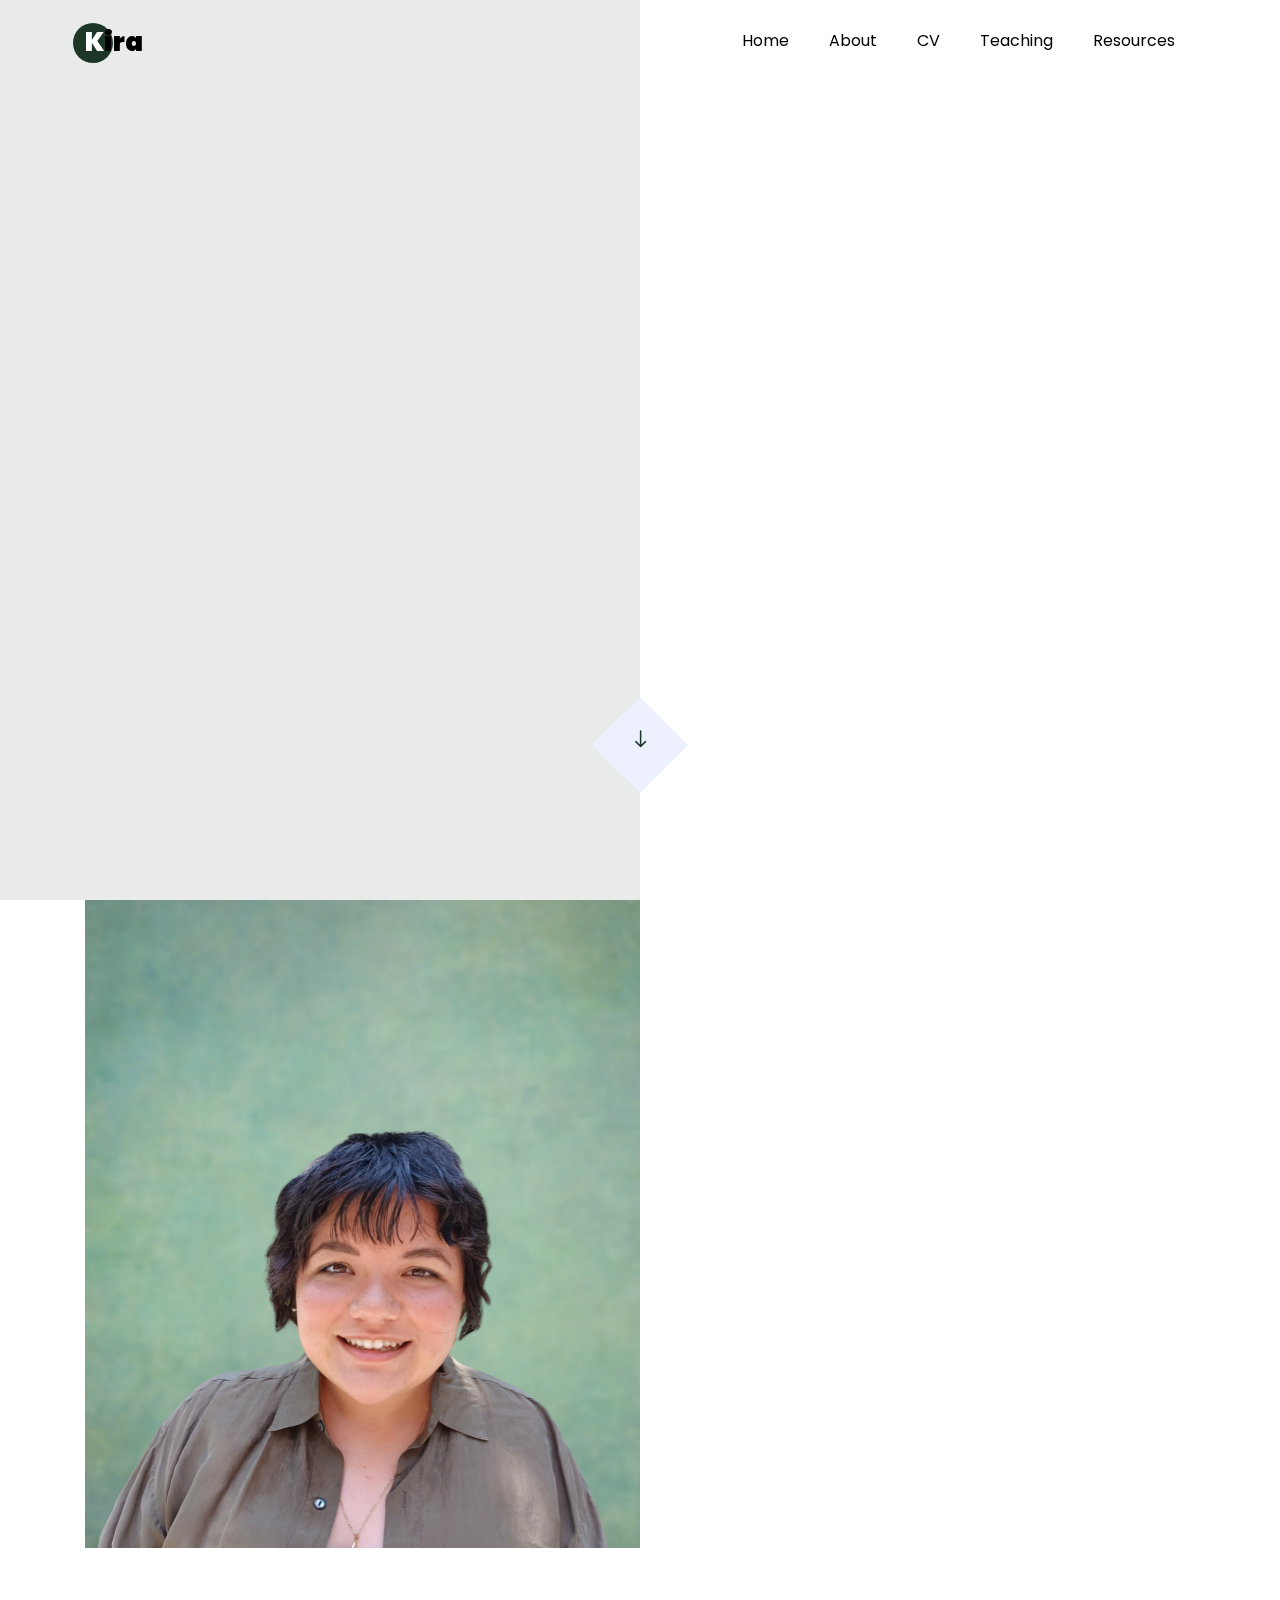
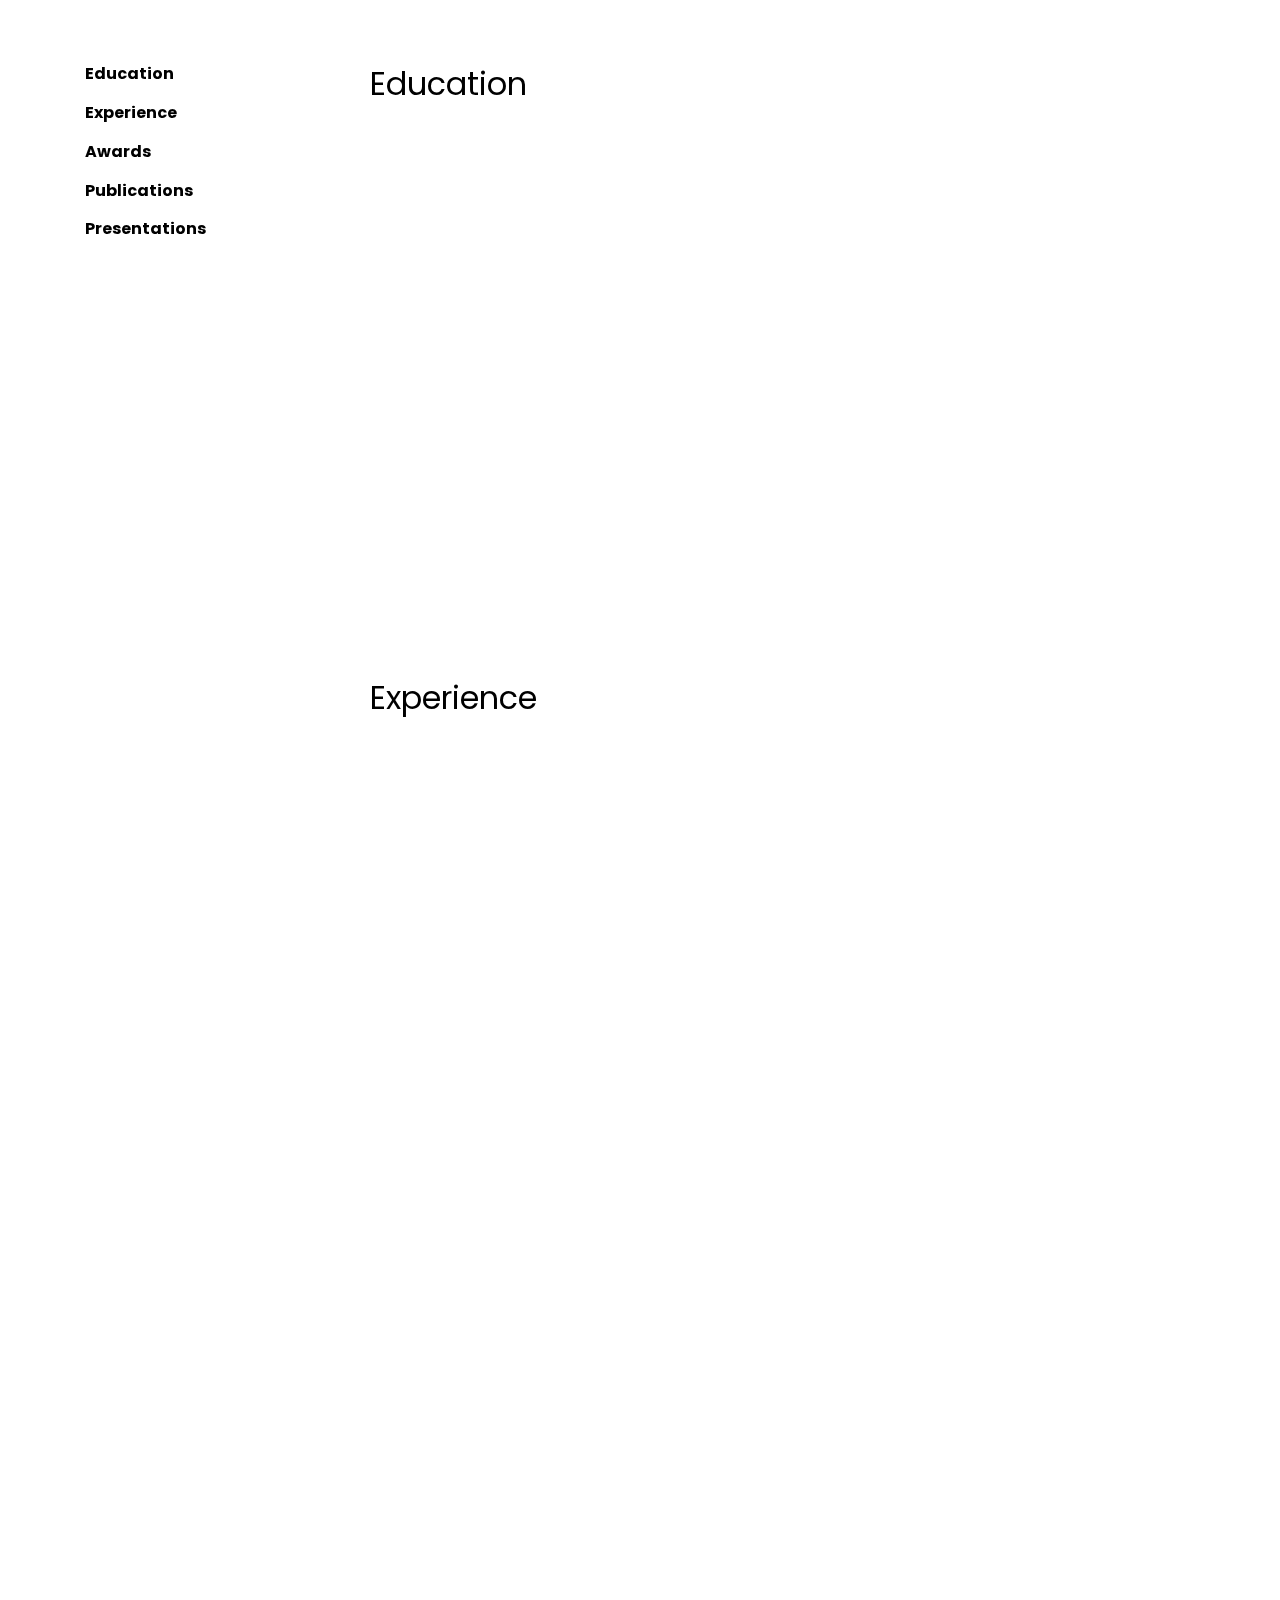
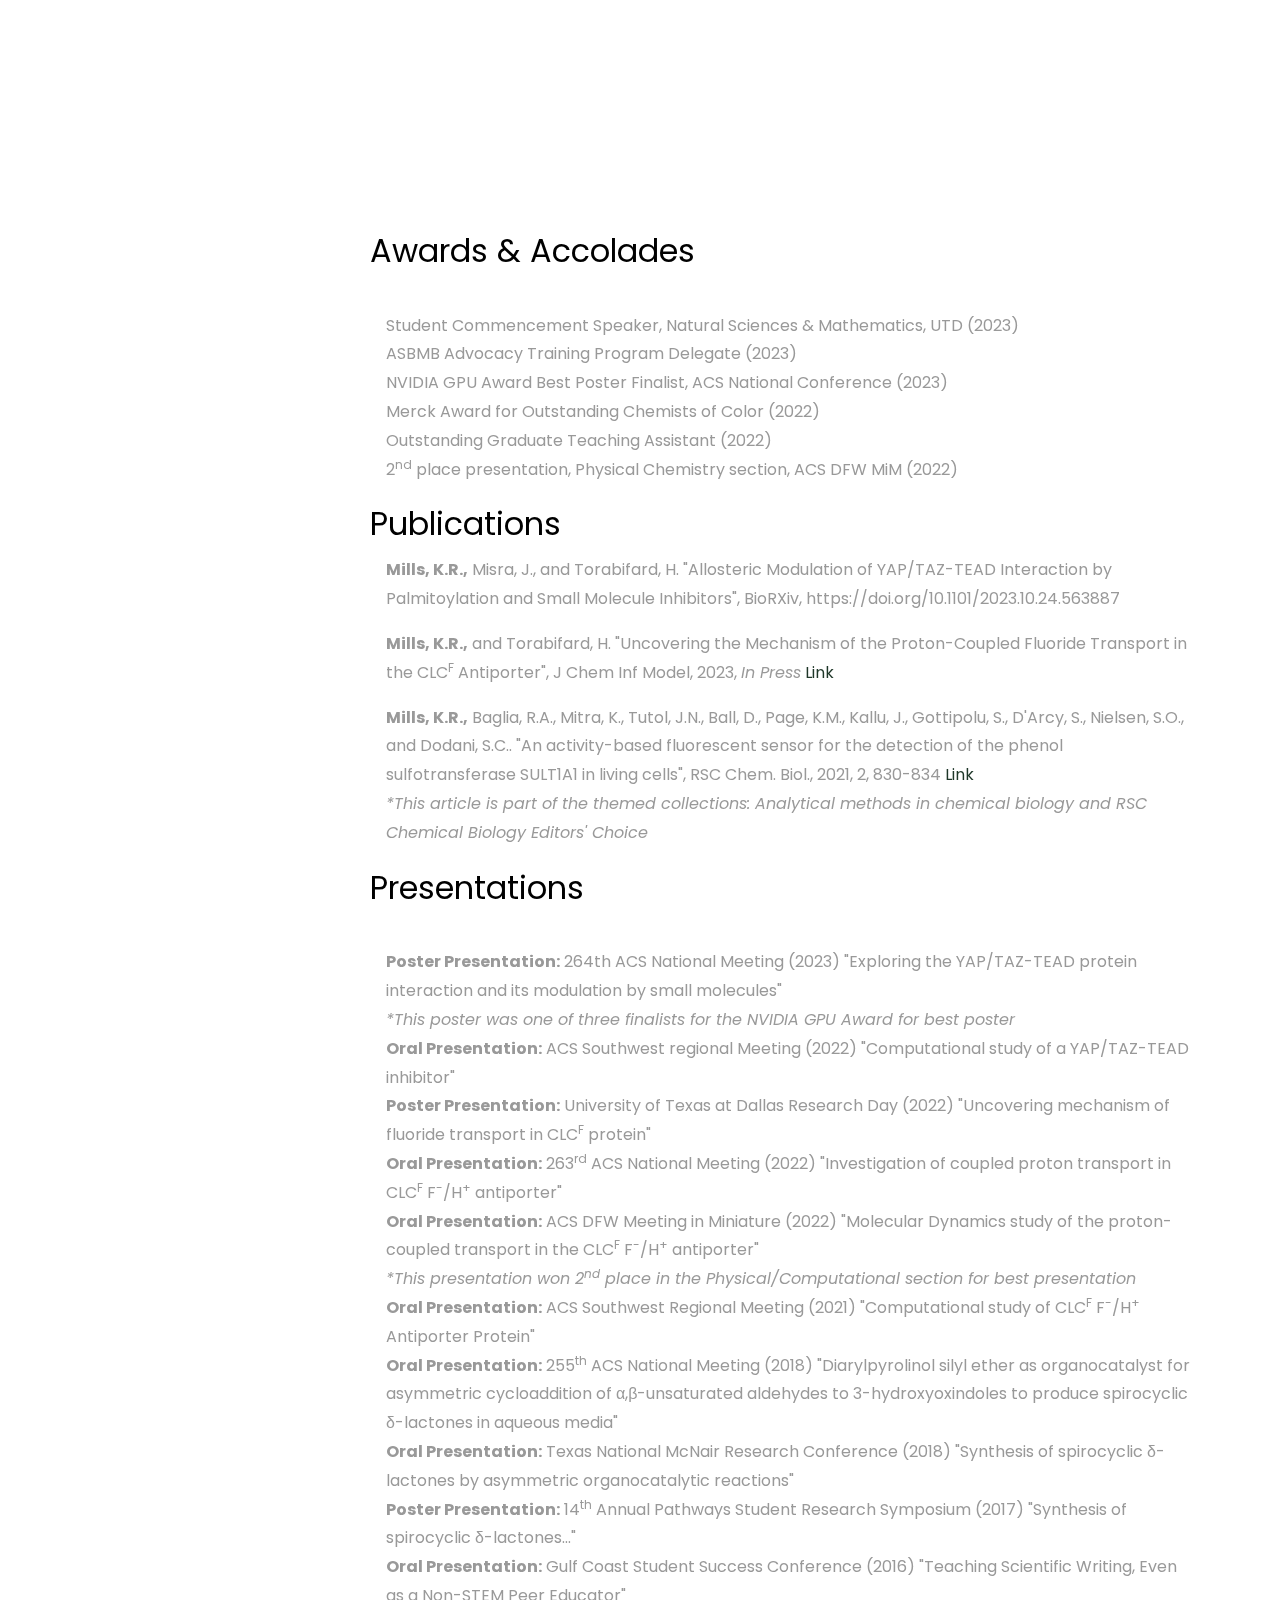
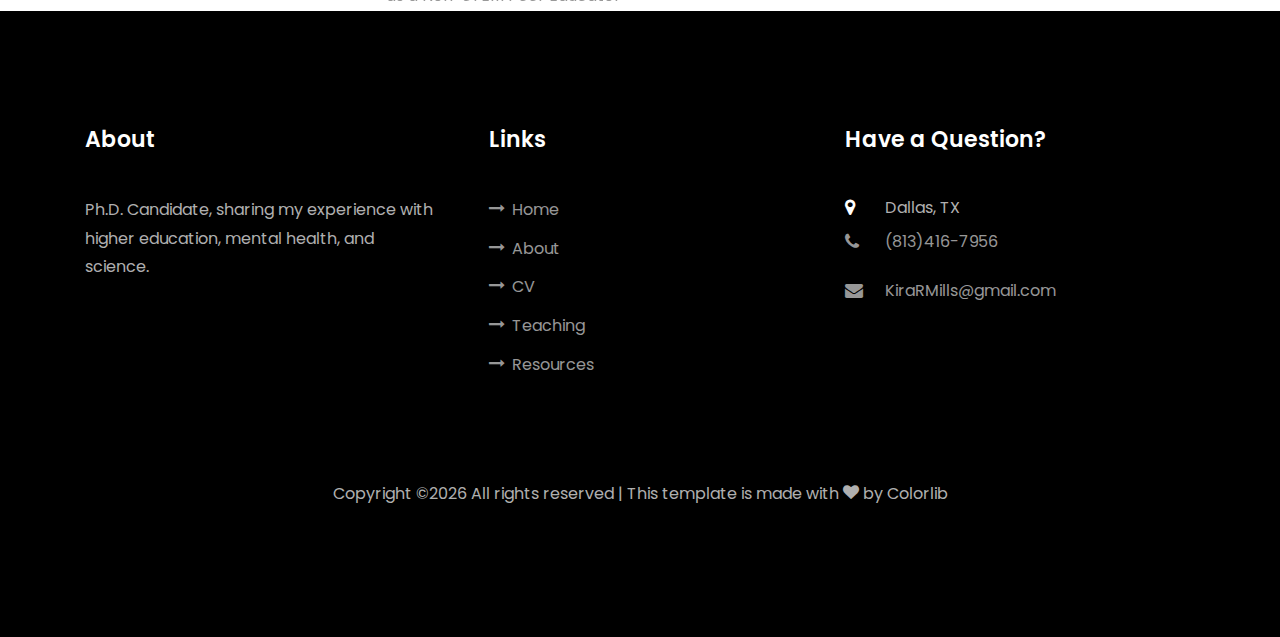
==== commit 9a8fc789: "Update index.html" ====
--- a/index.html
+++ b/index.html
@@ -86,7 +86,7 @@
 		          <div class="col-md-12 heading-section ftco-animate">
 		          	<h1 class="big">About</h1>
 		            <h2 class="mb-4">About Me</h2>
-		            <p>Ph.D. Candidate using Molecular Dynamics simulations to study the structure, function, and mechanism of proteins. Passionate about science communication, mental health, and making higher education more accessible to all communities.</p>
+		            <p>Accomplished PhD in Chemistry & Biochemistry specializing in medical and science communication. Provenskills in manuscript and abstract writing, adept at presenting complex scientific topics to varied audiences.Experienced in designing compelling presentations and educational material.</p>
 		            <ul class="about-info mt-4 px-md-0 px-2">
 		            	<li class="d-flex"><span>Name:</span> <span>Kira Mills</span></li>
 		            	<li class="d-flex"><span>Program:</span> <span>Dept of Chemistry & Biochemistry - The University of Texas at Dallas</span></li>
@@ -160,7 +160,7 @@
 					    		<span class="flaticon-ideas"></span>
 						    </div>
 						<div class="text pl-3">
-							<span class="date">2022-Present</span>
+							<span class="date">2022-2023</span>
 							<h2>Grants & Communications Director</h2>
 							<span class="position">sci-MI (Science Mentorship Institute)</span>
 							<p>I set up the organizational infrastructure, found, and applied for funding for a nonprofit organization dedicated to helping underprivileged students from around the world gain experience and mentorship in scientific research.</p>
@@ -171,7 +171,7 @@
 					    		<span class="flaticon-ideas"></span>
 					    	</div>
 						<div class="text pl-3">
-		    					<span class="date">2021-Present</span>
+		    					<span class="date">2021-2023</span>
 		    					<h2>President</h2>
 		    					<span class="position">Chemistry Graduate Student Association, The University of Texas at Dallas</span>
 		    					<p>I plan and organize events and seminars dedicated to helping new graduate students acclimate to the program and work with administration to improve both the working and personal lives of graduate students.</p>
@@ -182,7 +182,7 @@
 					    		<span class="flaticon-ideas"></span>
 					    	</div>
 					    	<div class="text pl-3">
-		    					<span class="date">2018-Present</span>
+		    					<span class="date">2018-2023</span>
 		    					<h2>Teaching Assistant</h2>
 		    					<span class="position">The University of Texas at Dallas</span>
 		    					<p><b>Courses:</b> Computational, Physical, & General Chemistry</p>
@@ -201,11 +201,12 @@
 		    				</div>
 	    				</div>
 					<div id="Awards" class= "Awards">
-					  	<h2 class="heading">Awards</h2>
+					  	<h2 class="heading">Awards & Accolades</h2>
 						<div class="text pl-3">
 							<p>
+								<br>Student Commencement Speaker, Natural Sciences & Mathematics, UTD (2023)
 								<br>ASBMB Advocacy Training Program Delegate (2023)
-								<br>NVIDIA GPU Award Best Poster Finalist, ACS Spring 2023
+								<br>NVIDIA GPU Award Best Poster Finalist, ACS National Conference (2023)
 								<br>Merck Award for Outstanding Chemists of Color (2022)
 								<br>Outstanding Graduate Teaching Assistant (2022)
 								<br>2<sup>nd</sup> place presentation, Physical Chemistry section, ACS DFW MiM (2022)
@@ -216,6 +217,7 @@
 					  	<h2 class="heading">Publications</h2>
 					    	</div>
 						<div class="text pl-3">
+							<p><b>Mills, K.R.,</b> Misra, J., and Torabifard, H. "Allosteric Modulation of YAP/TAZ-TEAD Interaction by Palmitoylation and Small Molecule Inhibitors", BioRXiv, https://doi.org/10.1101/2023.10.24.563887</p>
 							<p><b>Mills, K.R.,</b> and Torabifard, H. "Uncovering the Mechanism of the Proton-Coupled Fluoride Transport in the CLC<sup>F</sup> Antiporter", J Chem Inf Model, 2023, <i>In Press</i> <a href="https://pubs.acs.org/doi/10.1021/acs.jcim.2c01228" target="_blank">Link</a>
 							<p><b>Mills, K.R.,</b> Baglia, R.A., Mitra, K., Tutol, J.N., Ball, D., Page, K.M., Kallu, J., Gottipolu, S., D'Arcy, S., Nielsen, S.O., and Dodani, S.C.. "An activity-based fluorescent sensor for the detection of the phenol sulfotransferase SULT1A1 in living cells", RSC Chem. Biol., 2021, 2, 830-834 <a href="https://doi.org/10.1039/D0CB00231C" target="_blank">Link</a>
 							<br><i>*This article is part of the themed collections: Analytical methods in chemical biology and RSC Chemical Biology Editors' Choice</i></p>
@@ -236,6 +238,7 @@
 							<br><b>Oral Presentation:</b> Texas National McNair Research Conference (2018) "Synthesis of spirocyclic δ-lactones by asymmetric organocatalytic reactions" 
 							<br><b>Poster Presentation:</b> 14<sup>th</sup> Annual Pathways Student Research Symposium (2017) "Synthesis of spirocyclic δ-lactones..."
 							<br><b>Oral Presentation:</b> Gulf Coast Student Success Conference (2016) "Teaching Scientific Writing, Even as a Non-STEM Peer Educator"
+							<br>
 						    </div>
 	    				</div>
 						      </div>
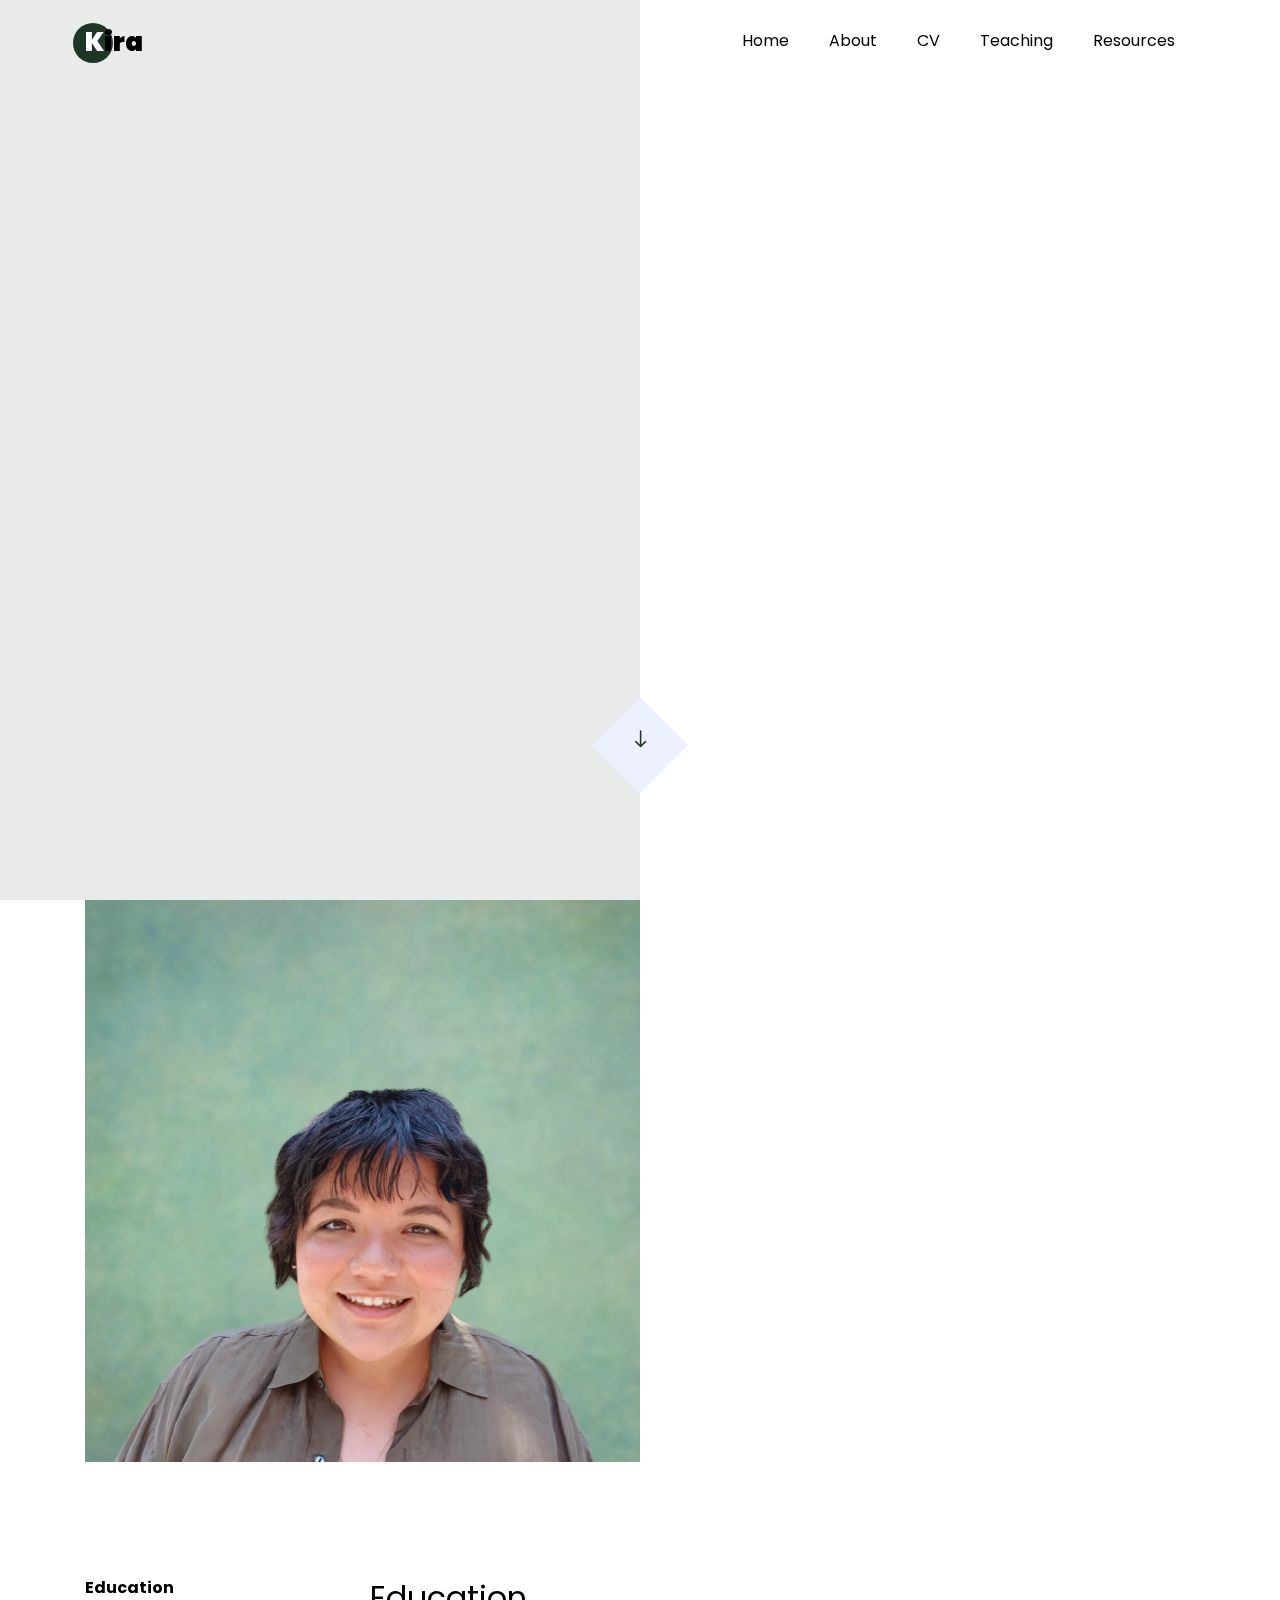
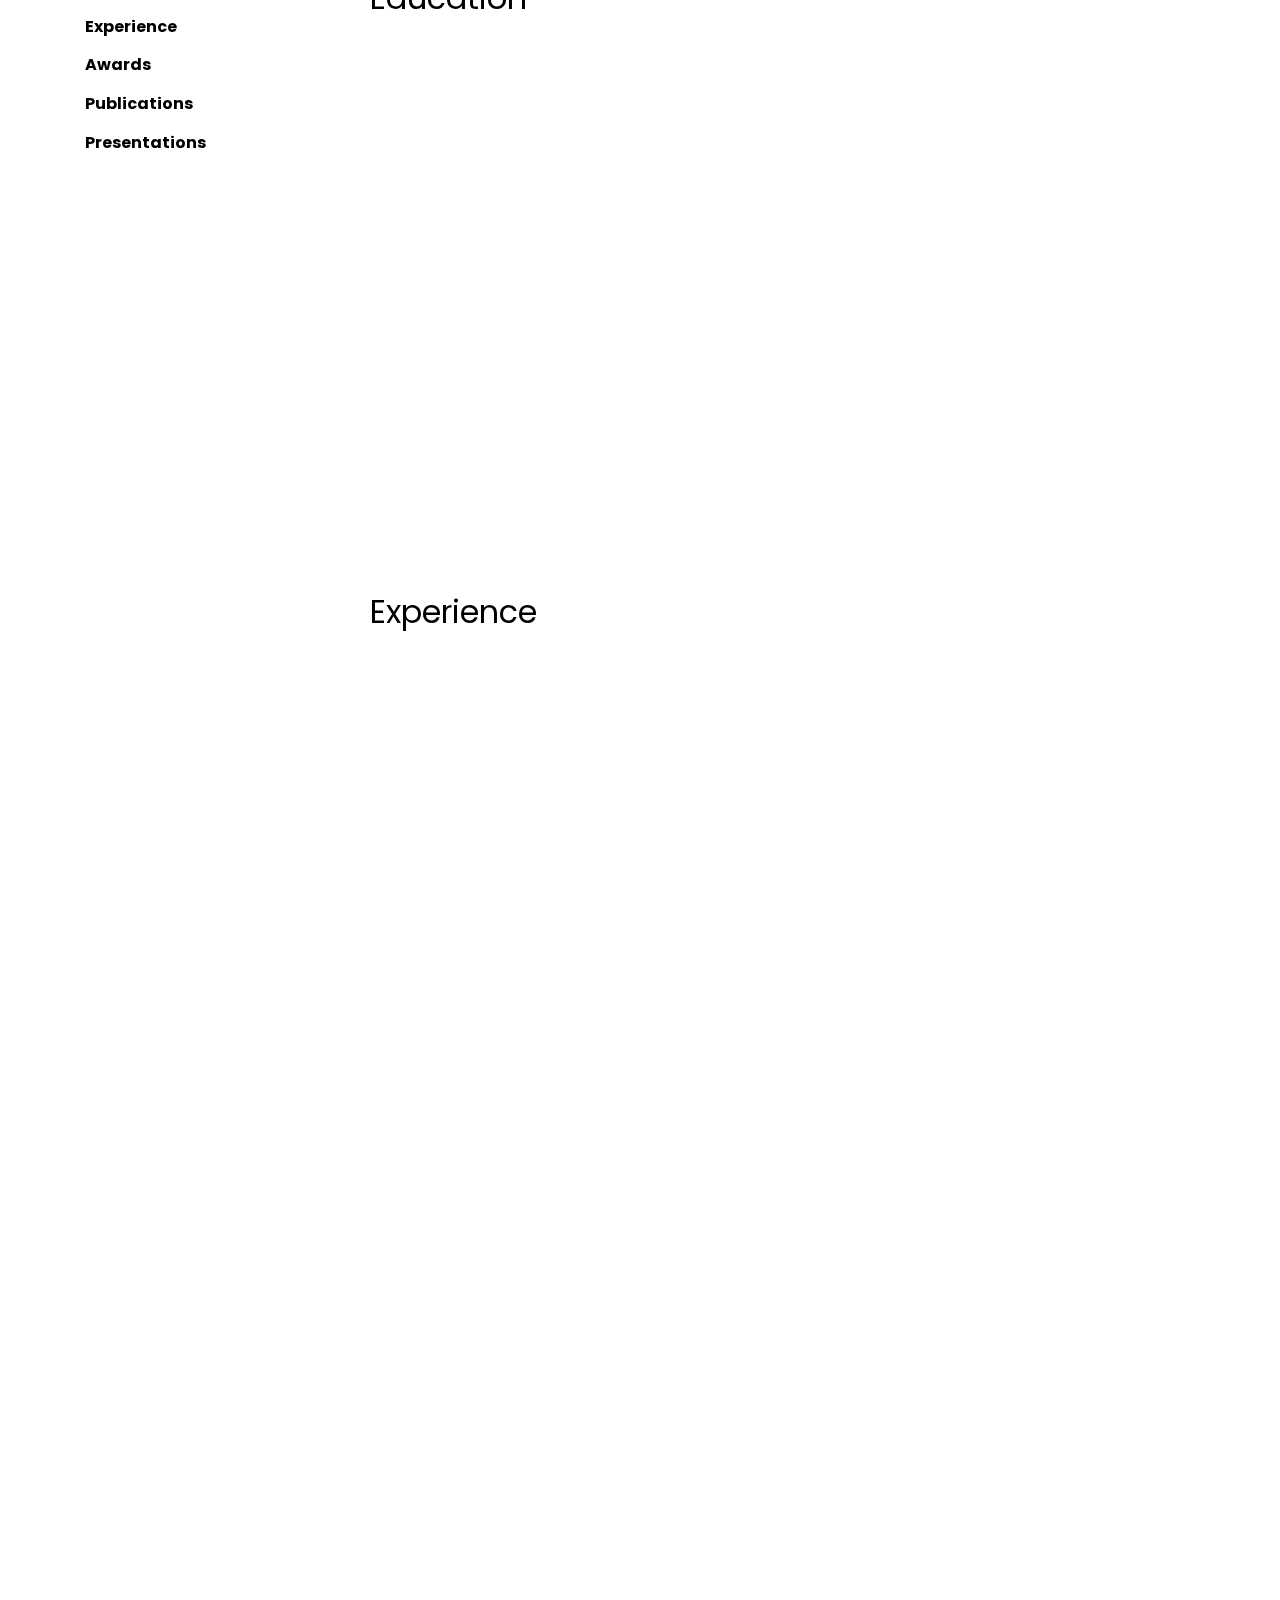
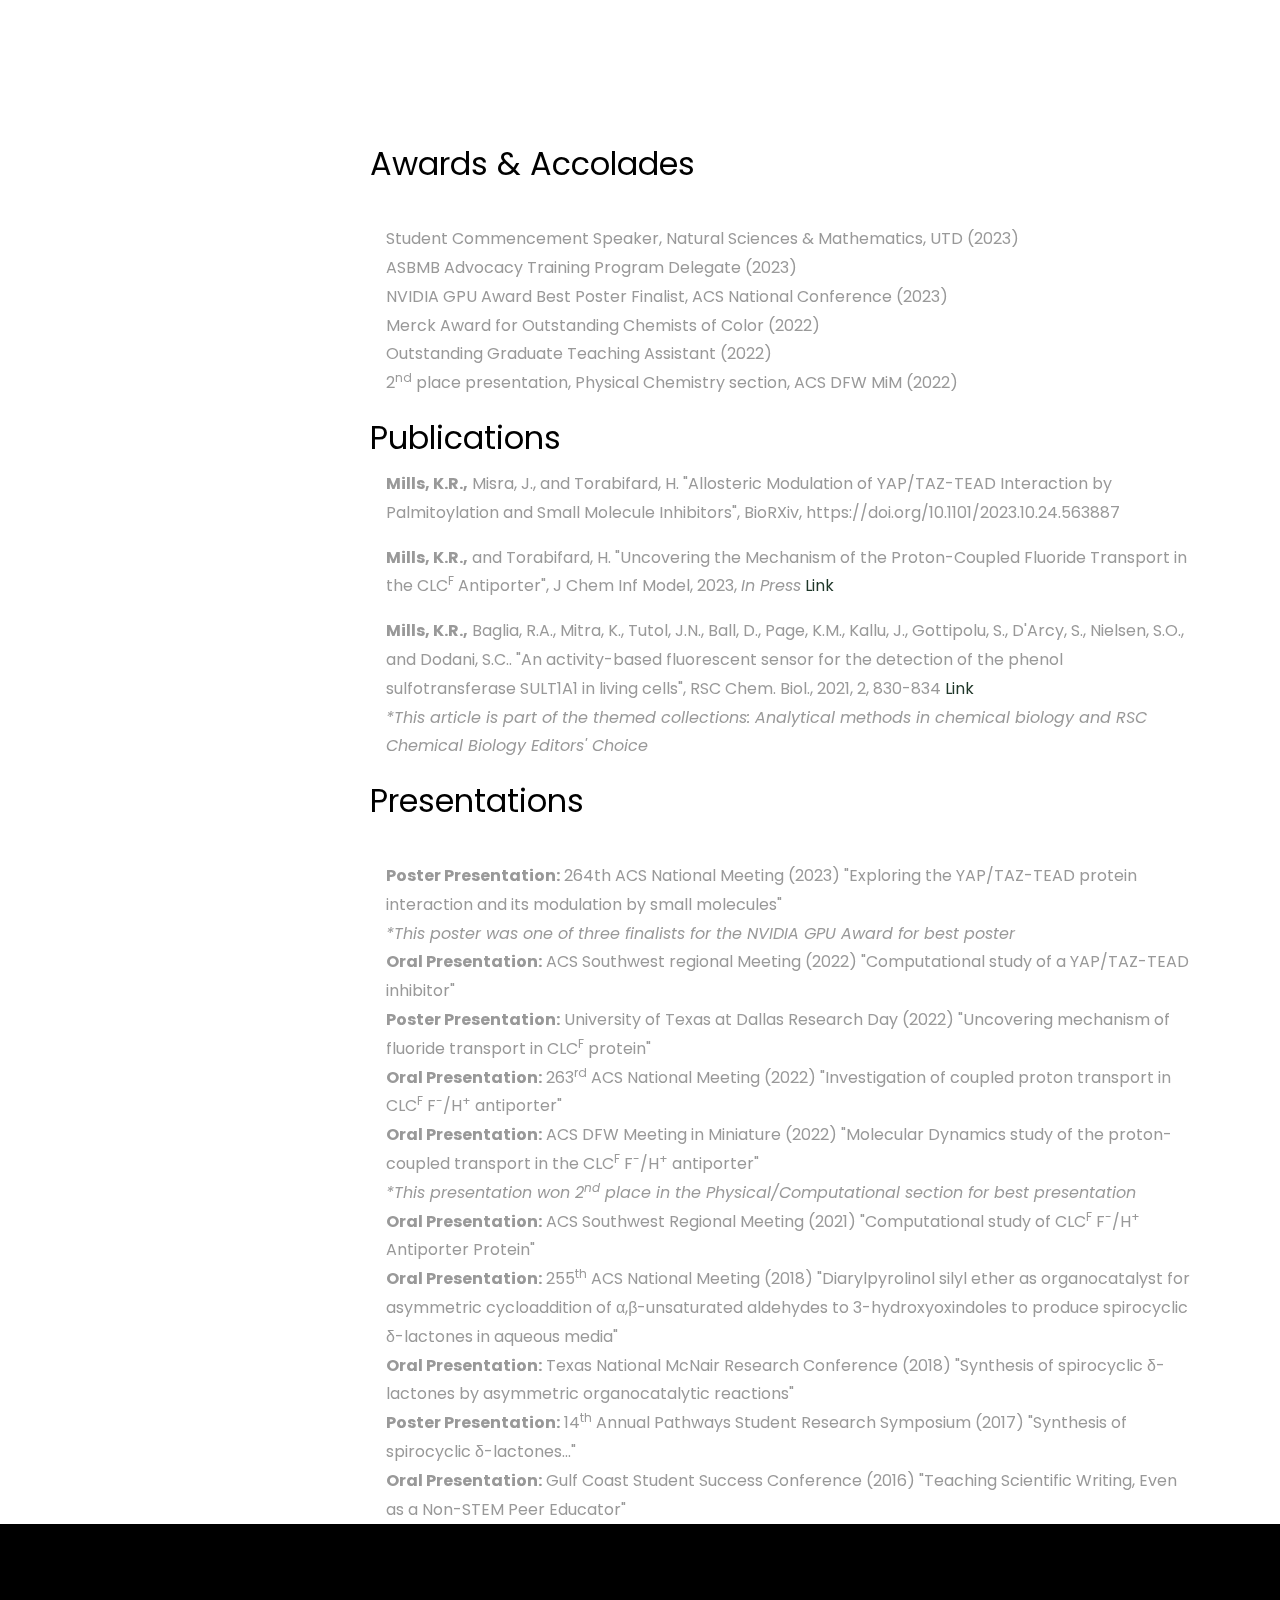
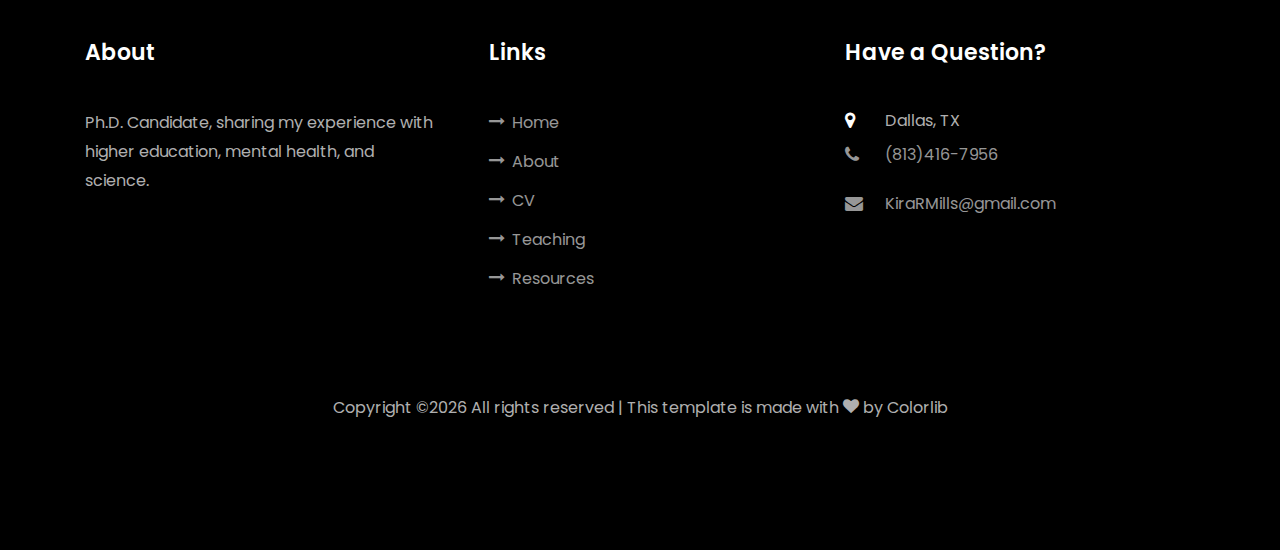
==== commit 87bdbff7: "Update index.html" ====
--- a/index.html
+++ b/index.html
@@ -86,10 +86,10 @@
 		          <div class="col-md-12 heading-section ftco-animate">
 		          	<h1 class="big">About</h1>
 		            <h2 class="mb-4">About Me</h2>
-		            <p>Accomplished PhD in Chemistry & Biochemistry specializing in medical and science communication. Provenskills in manuscript and abstract writing, adept at presenting complex scientific topics to varied audiences.Experienced in designing compelling presentations and educational material.</p>
+		            <p>PhD in Computational Biochemistry | Expert in Translating Complex Scientific Concepts for Diverse Audiences | Passionate Science Communicator & Educator</p>
 		            <ul class="about-info mt-4 px-md-0 px-2">
 		            	<li class="d-flex"><span>Name:</span> <span>Kira Mills</span></li>
-		            	<li class="d-flex"><span>Program:</span> <span>Dept of Chemistry & Biochemistry - The University of Texas at Dallas</span></li>
+		            	<li class="d-flex"><span>Location:</span> <span>Gainesville, FL</span></li>
 		            	<li class="d-flex"><span>Email:</span> <span>KiraRMills@gmail.com</span></li>
 		            </ul>
 		          </div>
@@ -130,10 +130,10 @@
 					    		<span class="flaticon-ideas"></span>
 					    	</div>
 					    	<div class="text pl-3">
-		    					<span class="date">2018-present</span>
+		    					<span class="date">2018-2023</span>
 		    					<h2>Ph.D. - Chemistry & Biochemistry</h2>
 		    					<span class="position">The University of Texas at Dallas</span>
-							<p><b>Advisor:</b> Dr. Hedieh Torabifard <i>2021-present</i>
+							<p><b>Advisor:</b> Dr. Hedieh Torabifard <i>2021-2023</i>
 								<br>         Dr. Steven Nielsen <i>2018-2021</i></p>
 		    					<p><b>Research Interests:</b> Computational Chemistry, specifically the use of MD simulations to study protein mechanisms.</p> 
 					    	
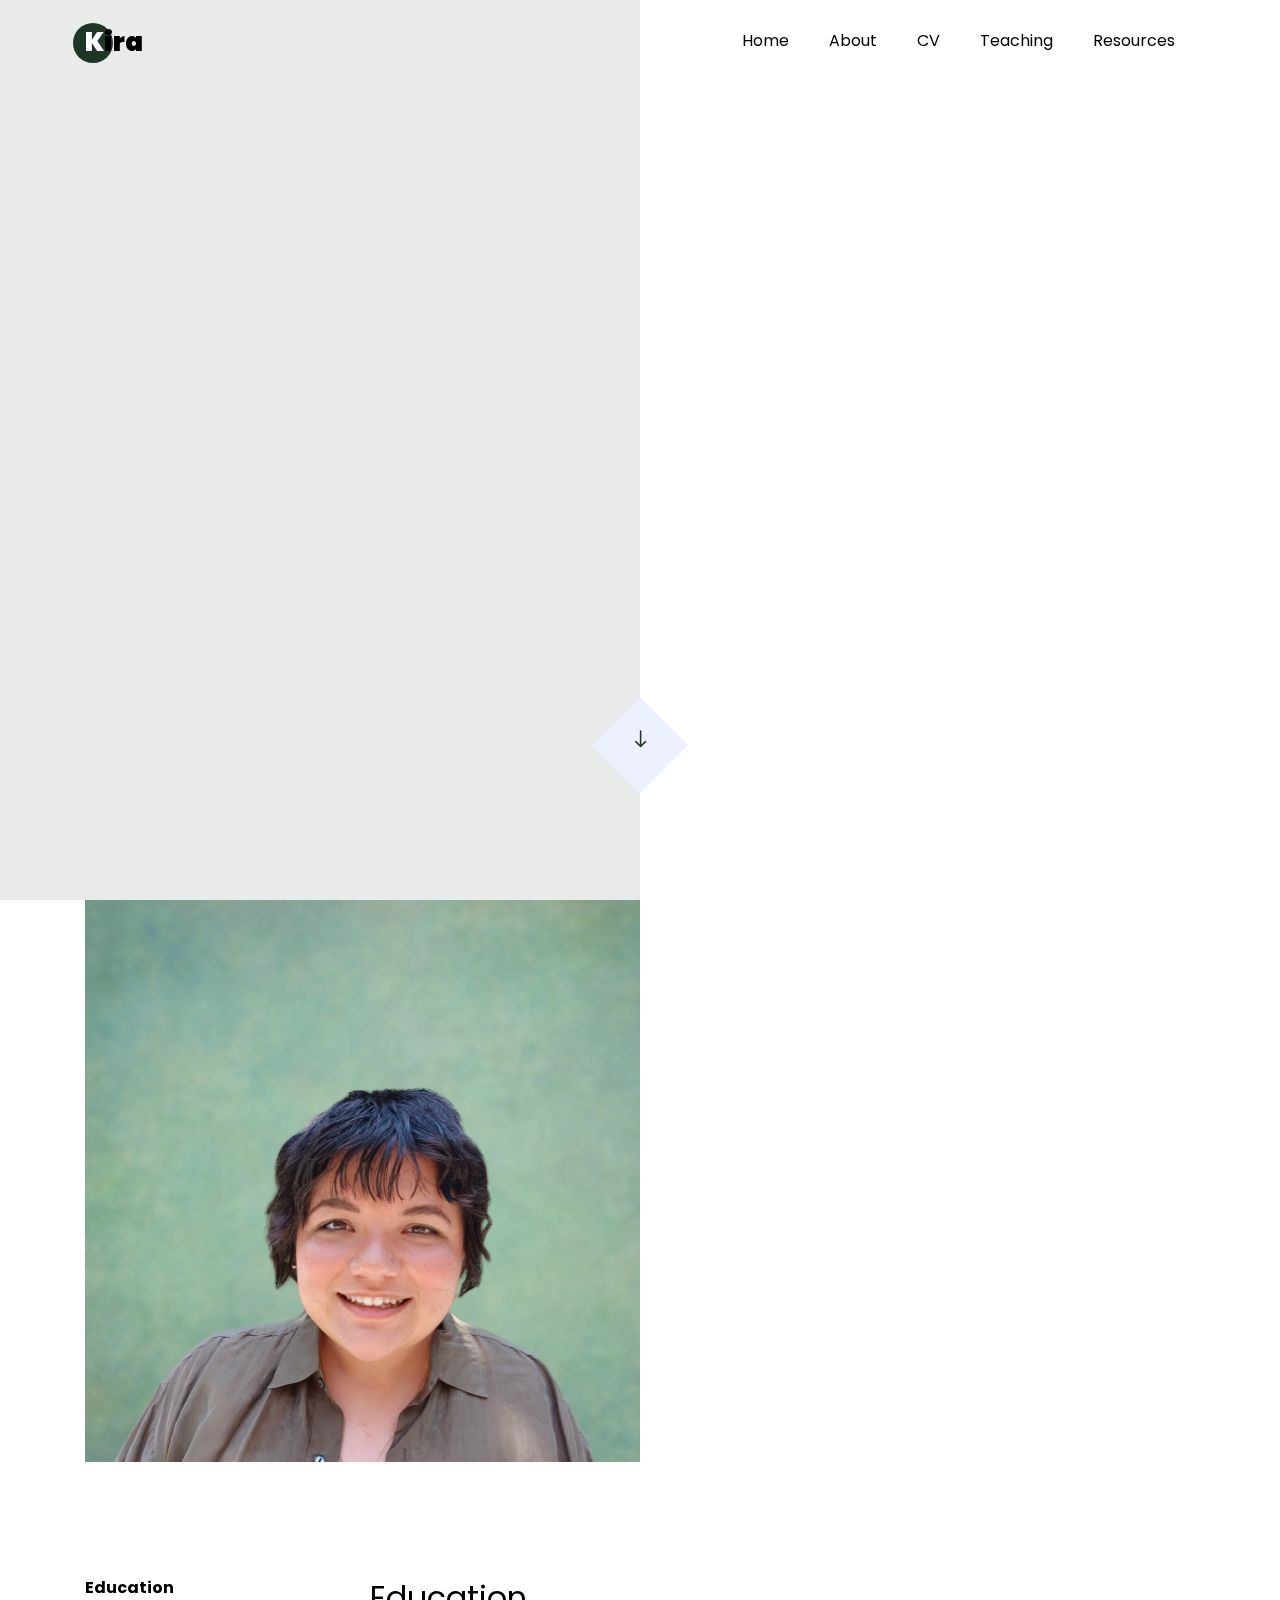
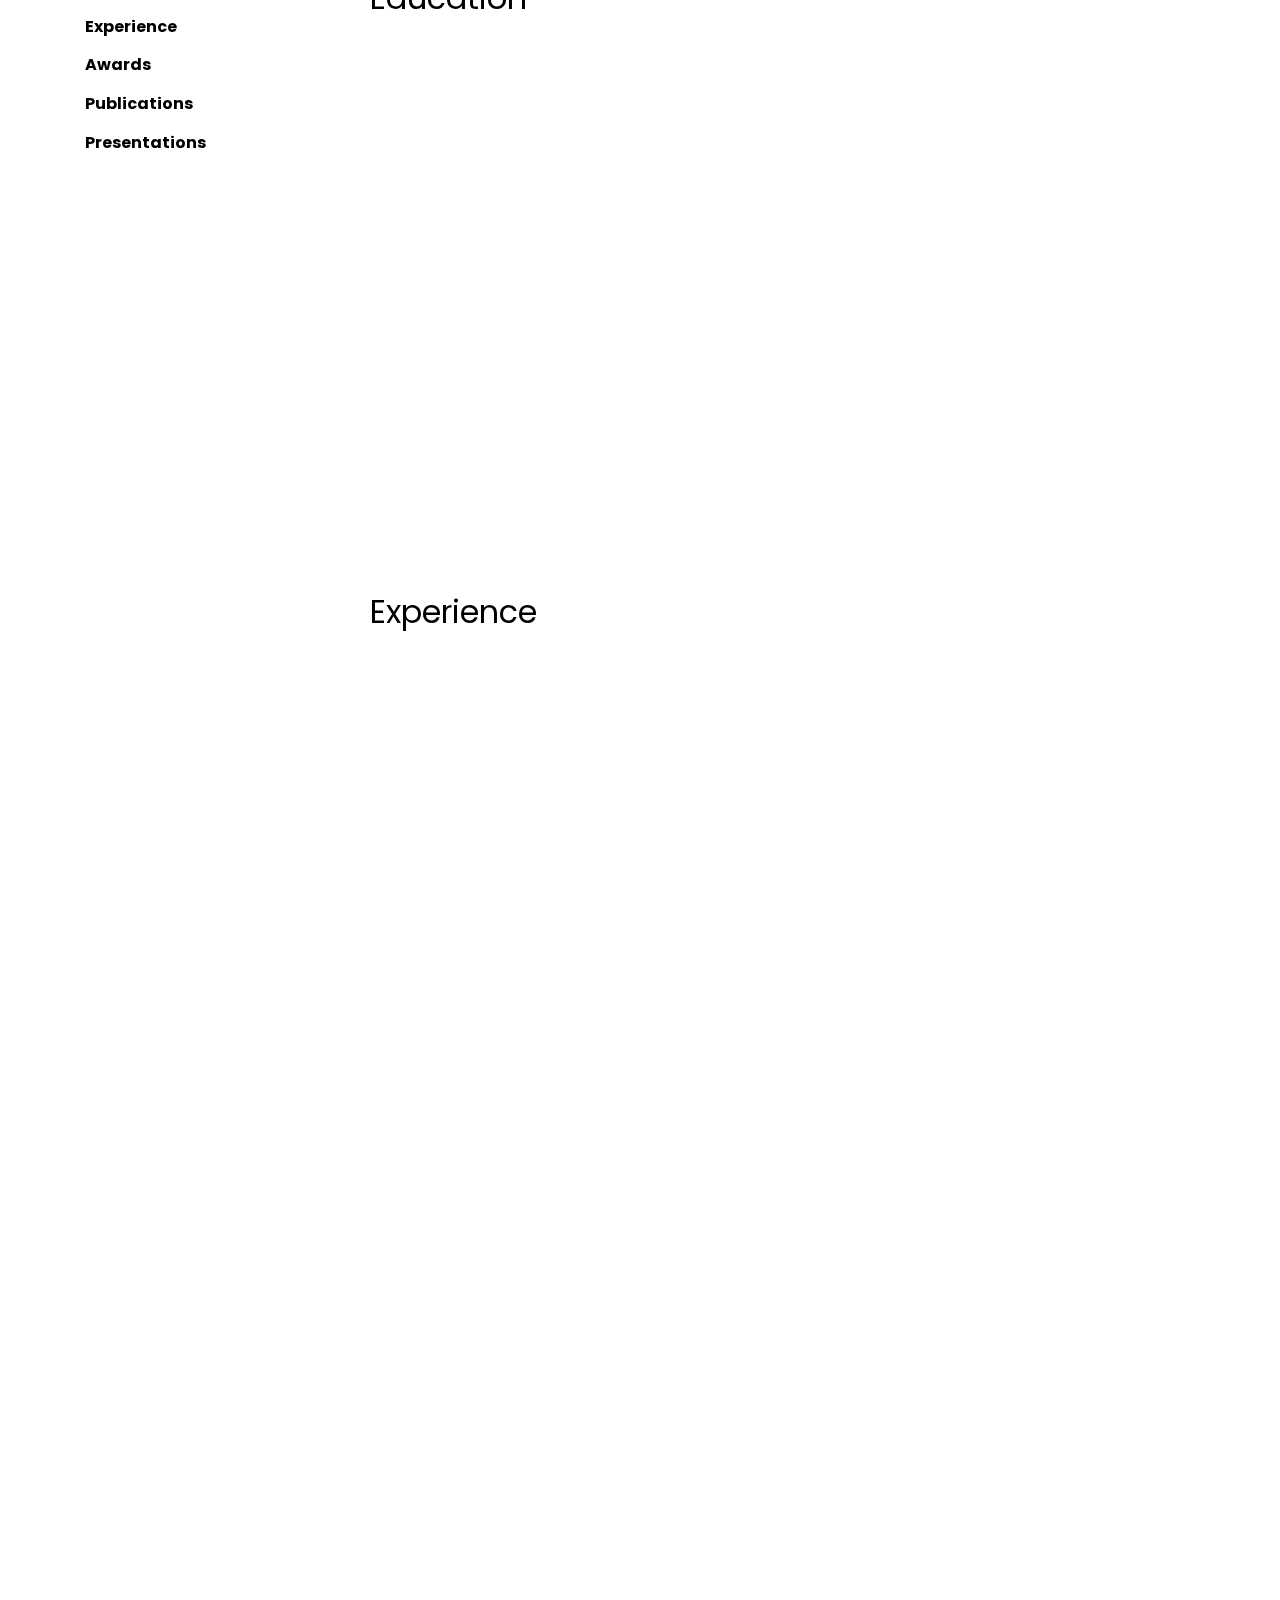
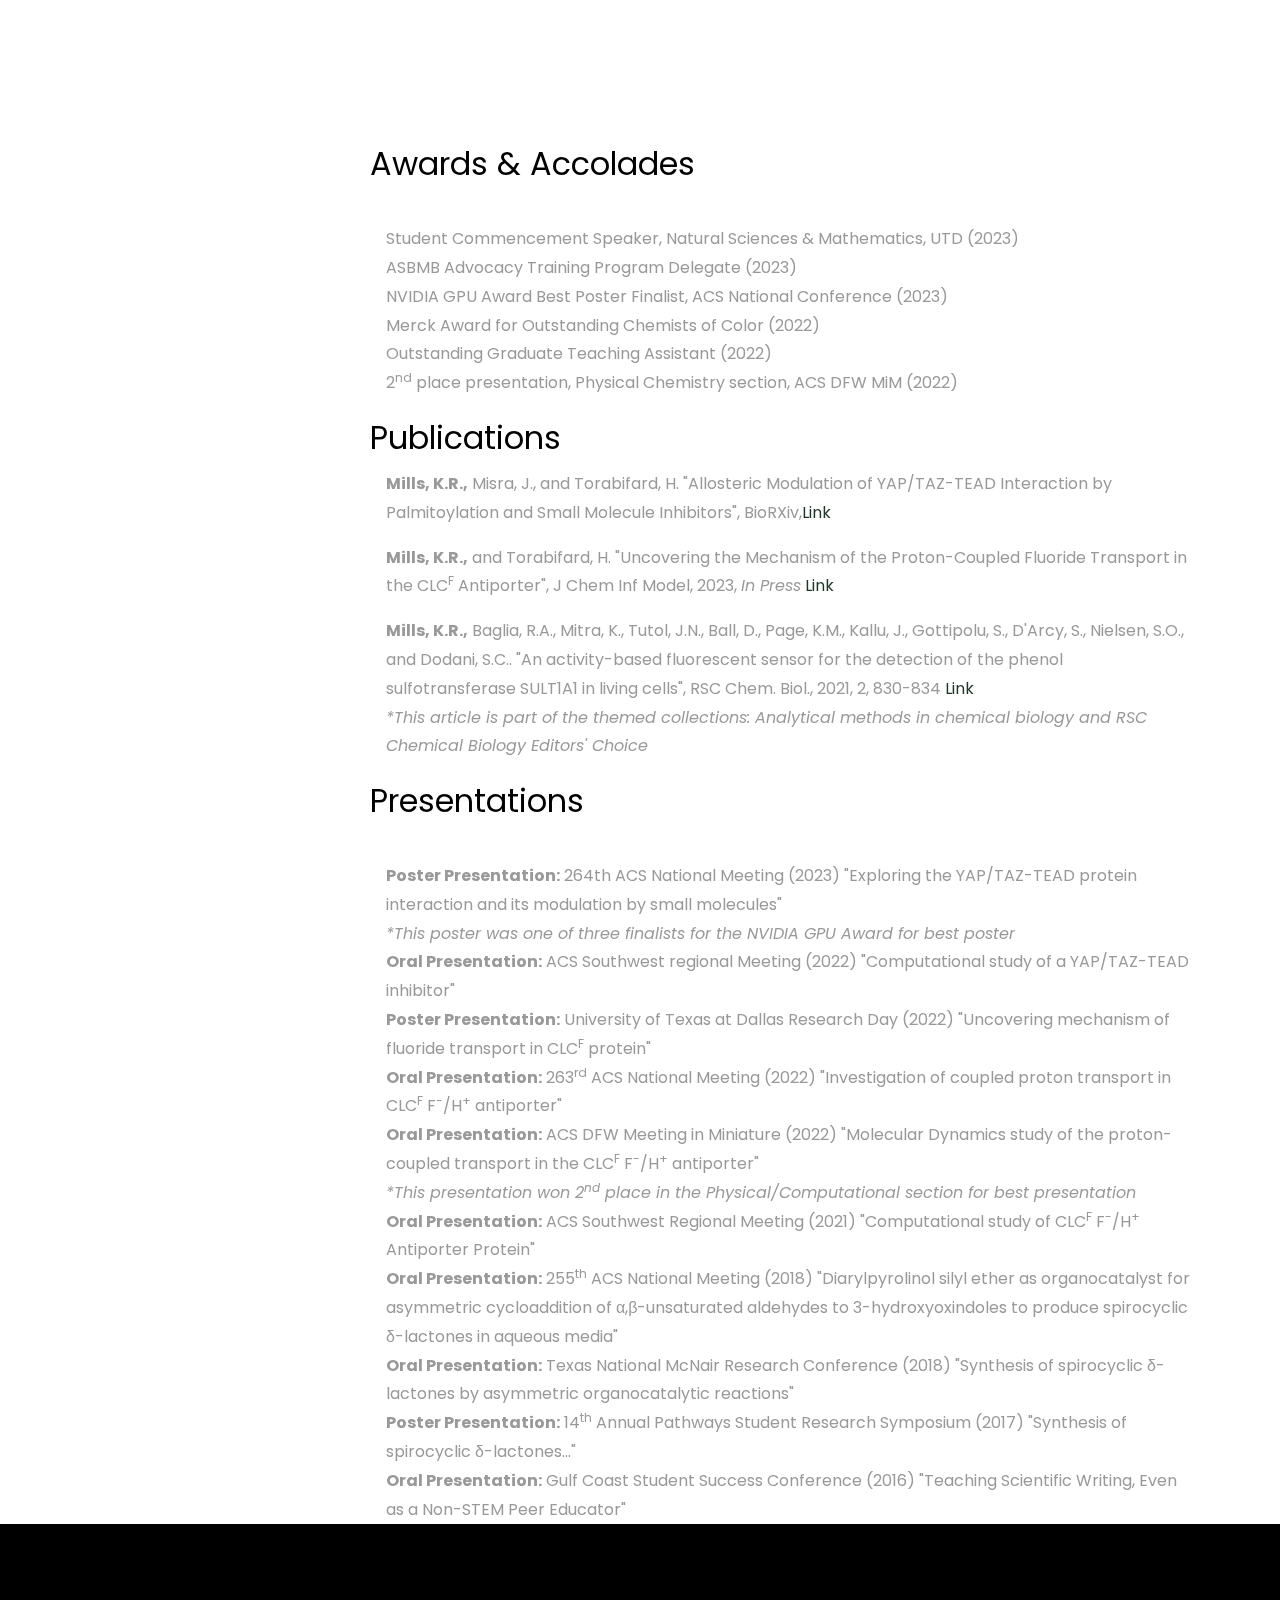
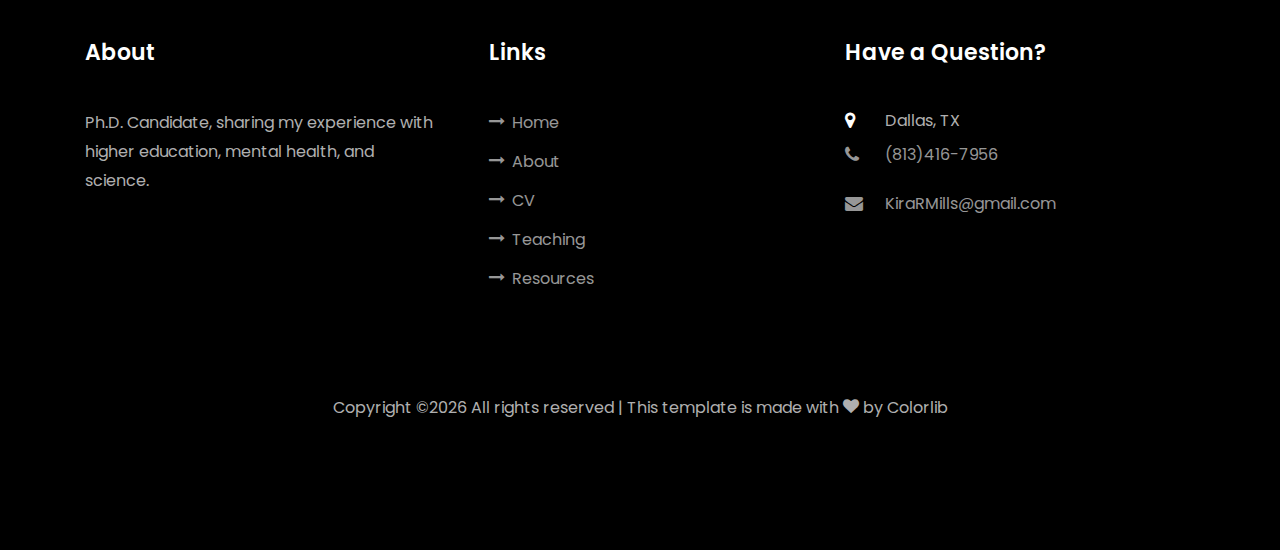
==== commit 4dc7682a: "Update index.html" ====
--- a/index.html
+++ b/index.html
@@ -217,7 +217,7 @@
 					  	<h2 class="heading">Publications</h2>
 					    	</div>
 						<div class="text pl-3">
-							<p><b>Mills, K.R.,</b> Misra, J., and Torabifard, H. "Allosteric Modulation of YAP/TAZ-TEAD Interaction by Palmitoylation and Small Molecule Inhibitors", BioRXiv, https://doi.org/10.1101/2023.10.24.563887</p>
+							<p><b>Mills, K.R.,</b> Misra, J., and Torabifard, H. "Allosteric Modulation of YAP/TAZ-TEAD Interaction by Palmitoylation and Small Molecule Inhibitors", BioRXiv,<a href="https://doi.org/10.1101/2023.10.24.563887" target="_blank">Link</a></p>
 							<p><b>Mills, K.R.,</b> and Torabifard, H. "Uncovering the Mechanism of the Proton-Coupled Fluoride Transport in the CLC<sup>F</sup> Antiporter", J Chem Inf Model, 2023, <i>In Press</i> <a href="https://pubs.acs.org/doi/10.1021/acs.jcim.2c01228" target="_blank">Link</a>
 							<p><b>Mills, K.R.,</b> Baglia, R.A., Mitra, K., Tutol, J.N., Ball, D., Page, K.M., Kallu, J., Gottipolu, S., D'Arcy, S., Nielsen, S.O., and Dodani, S.C.. "An activity-based fluorescent sensor for the detection of the phenol sulfotransferase SULT1A1 in living cells", RSC Chem. Biol., 2021, 2, 830-834 <a href="https://doi.org/10.1039/D0CB00231C" target="_blank">Link</a>
 							<br><i>*This article is part of the themed collections: Analytical methods in chemical biology and RSC Chemical Biology Editors' Choice</i></p>
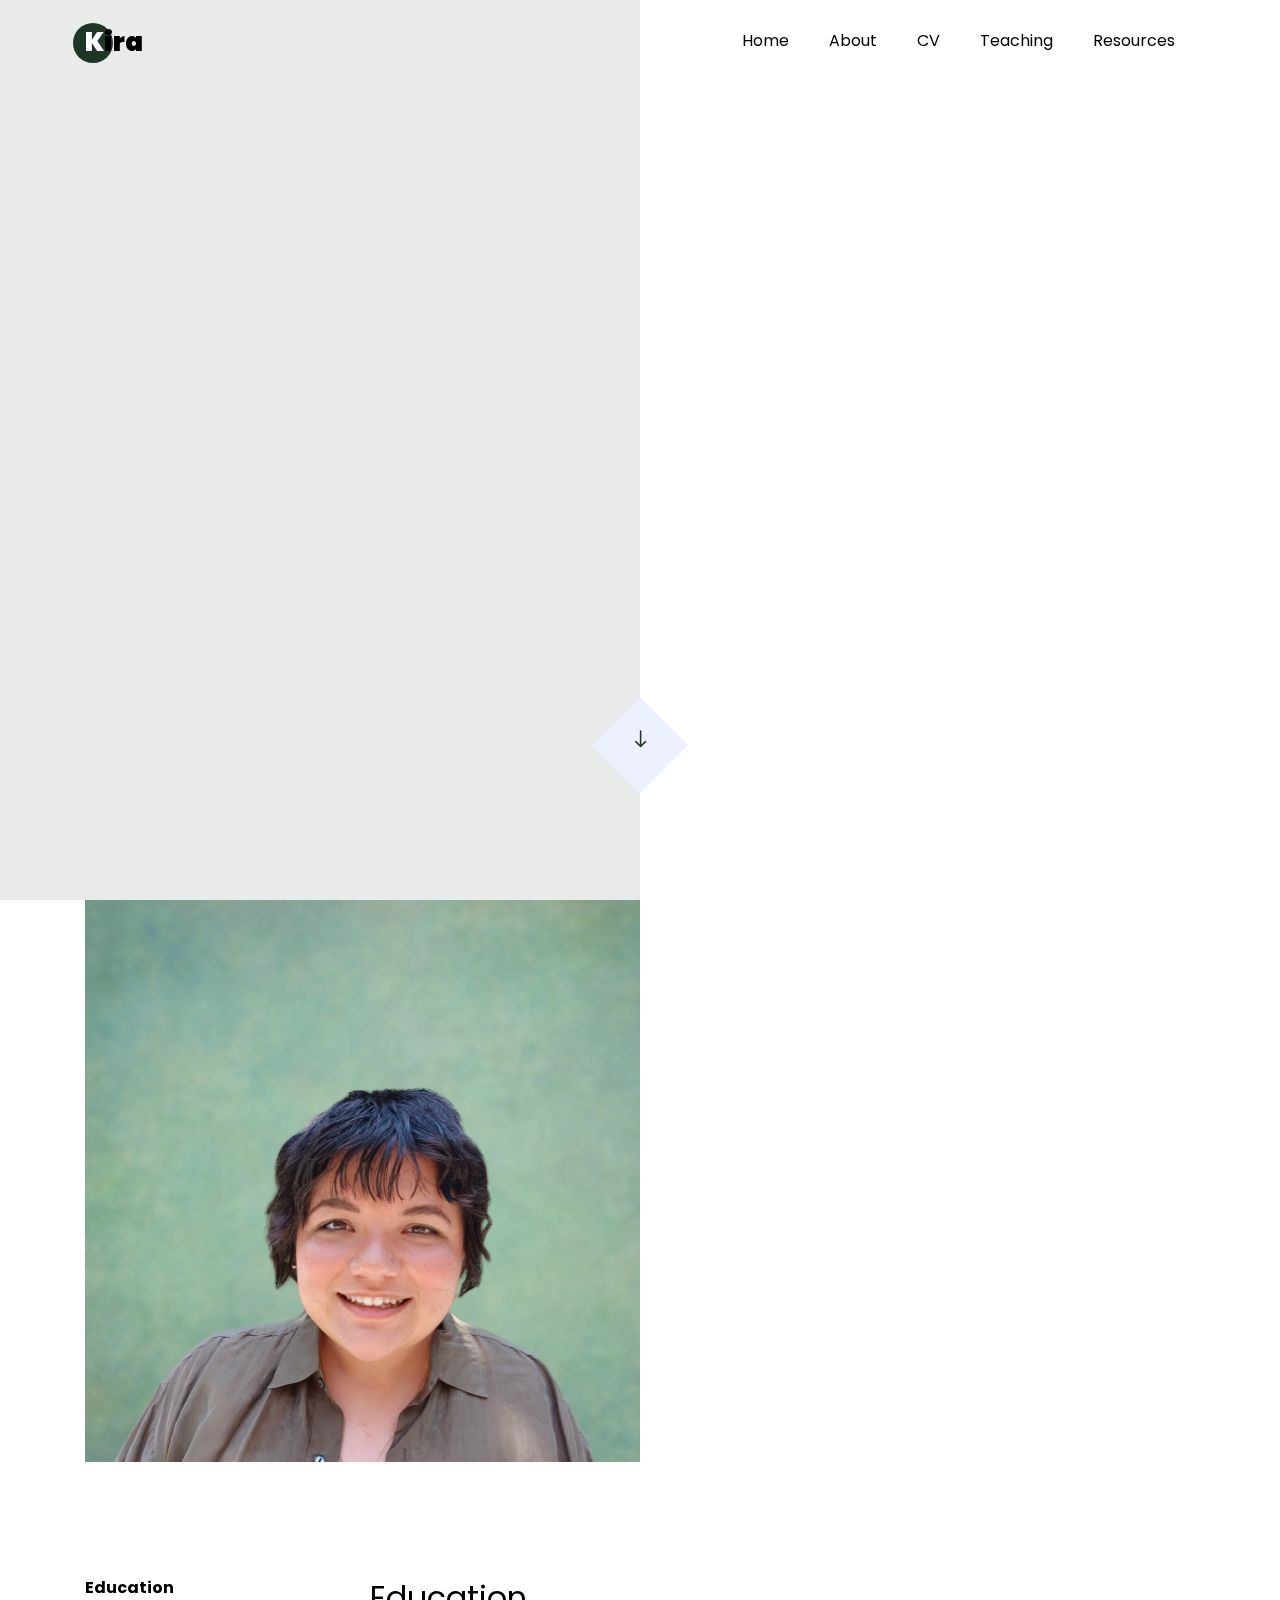
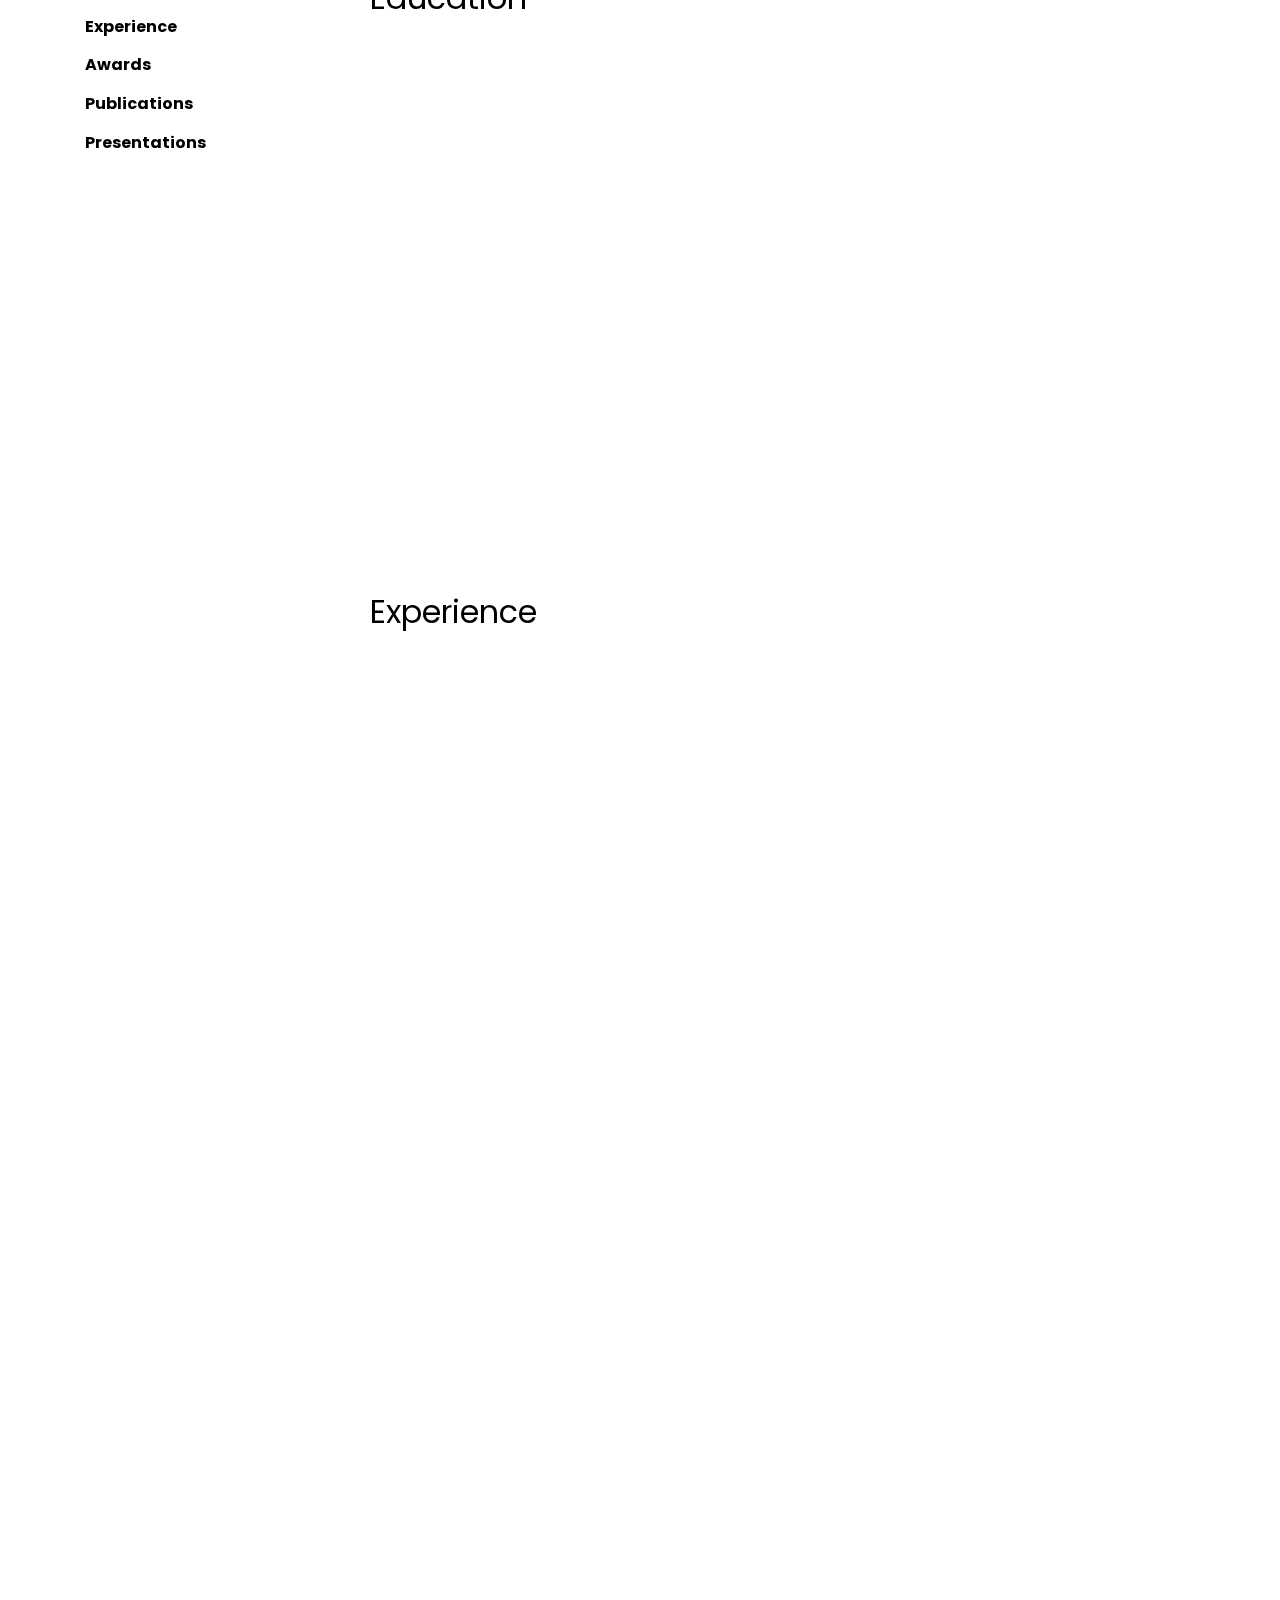
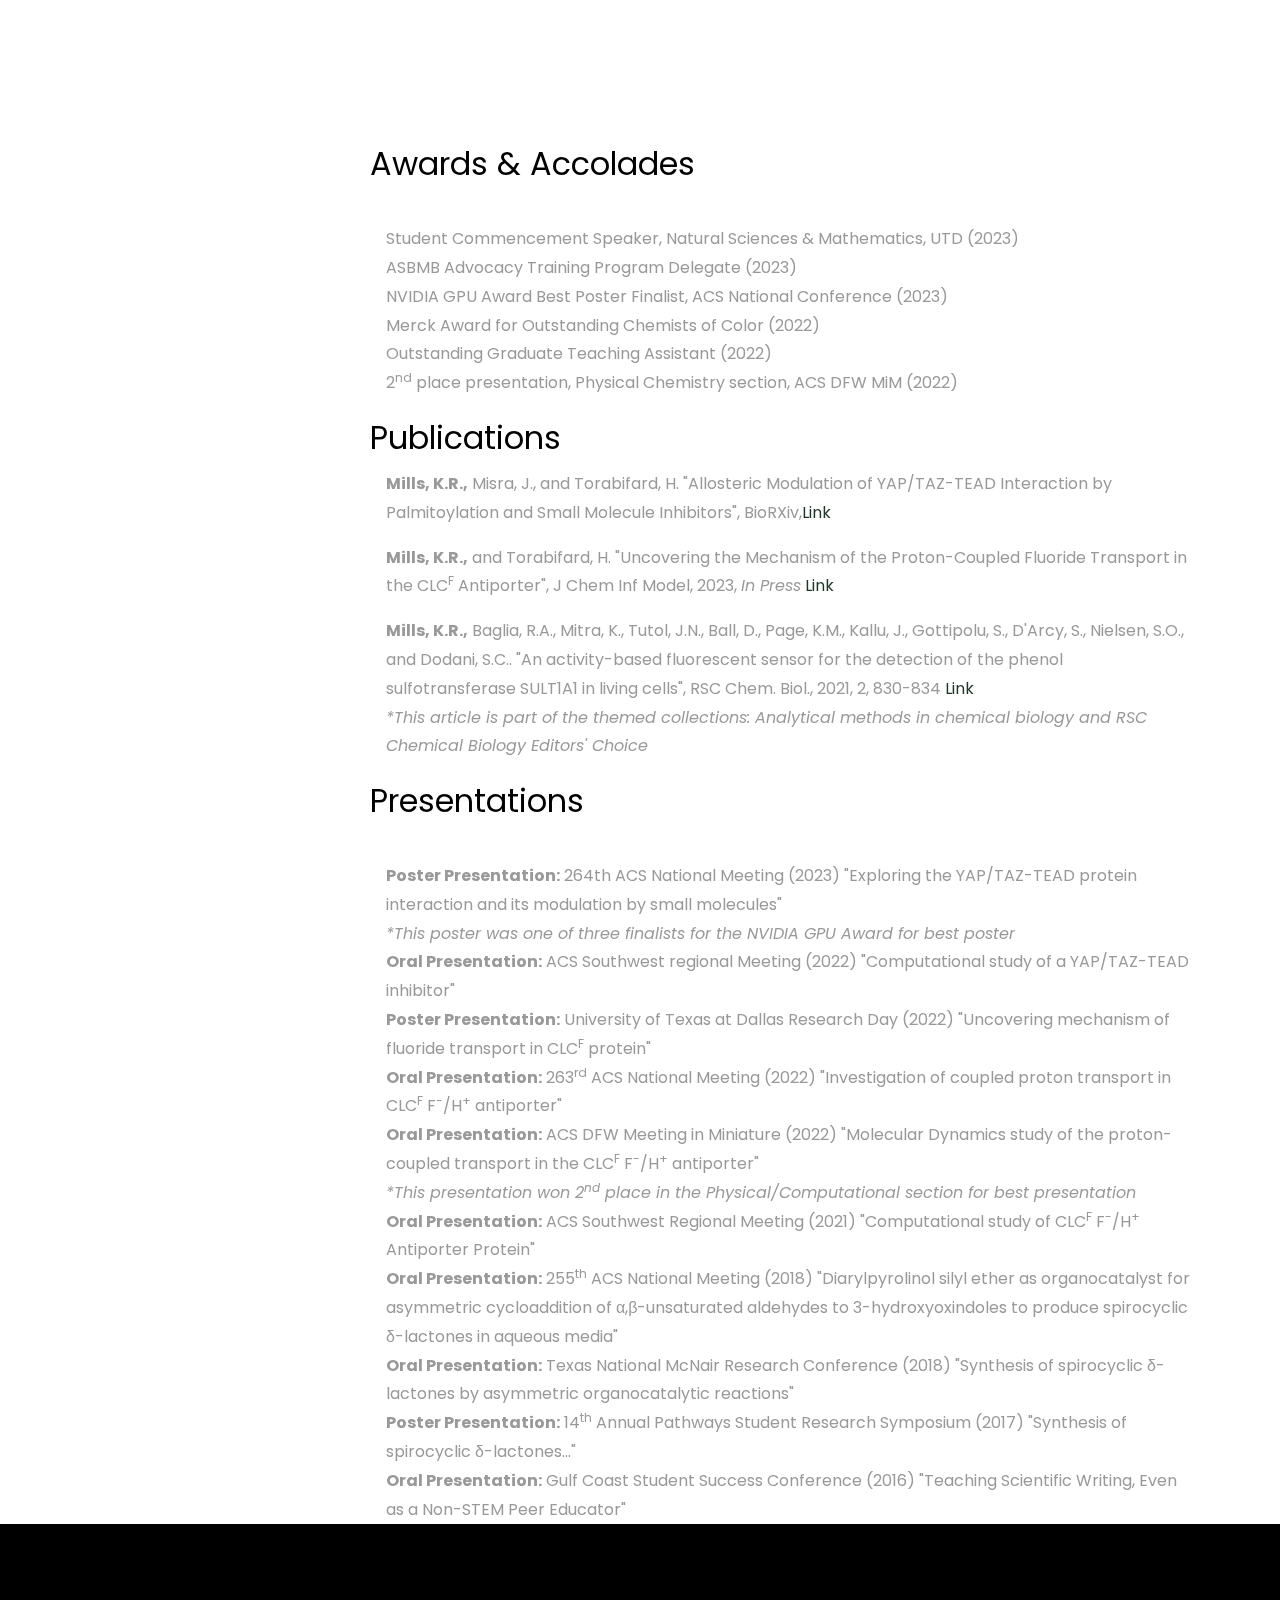
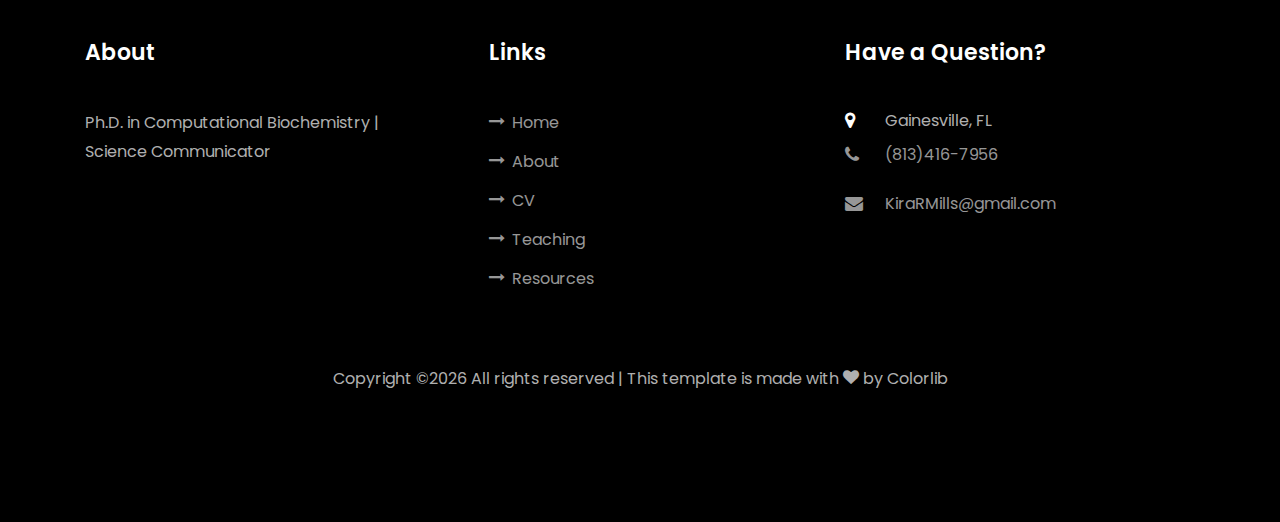
==== commit 0b893e25: "update About" ====
--- a/index.html
+++ b/index.html
@@ -271,7 +271,7 @@
           <div class="col-md">
             <div class="ftco-footer-widget mb-4">
               <h2 class="ftco-heading-2">About</h2>
-              <p>Ph.D. Candidate, sharing my experience with higher education, mental health, and science.</p>
+              <p>Ph.D. in Computational Biochemistry | Science Communicator</p>
               <ul class="ftco-footer-social list-unstyled float-md-left float-lft mt-5">
                 <li class="ftco-animate"><a href="https://twitter.com/ki_rmills"><span class="icon-twitter"></span></a></li>
                 <li class="ftco-animate"><a href="https://www.linkedin.com/in/kira-mills/"><span class="icon-linkedin"></span></a></li> 
@@ -295,7 +295,7 @@
             	<h2 class="ftco-heading-2">Have a Question?</h2>
             	<div class="block-23 mb-3">
 	              <ul>
-	                <li><span class="icon icon-map-marker"></span><span class="text">Dallas, TX</span></li>
+	                <li><span class="icon icon-map-marker"></span><span class="text">Gainesville, FL</span></li>
 	                <li><a href="#"><span class="icon icon-phone"></span><span class="text">(813)416-7956</span></a></li>
 	                <li><a href="mailto:KiraRMills@gmail.com"><span class="icon icon-envelope"></span><span class="text">KiraRMills@gmail.com</span></a></li>
 	              </ul>
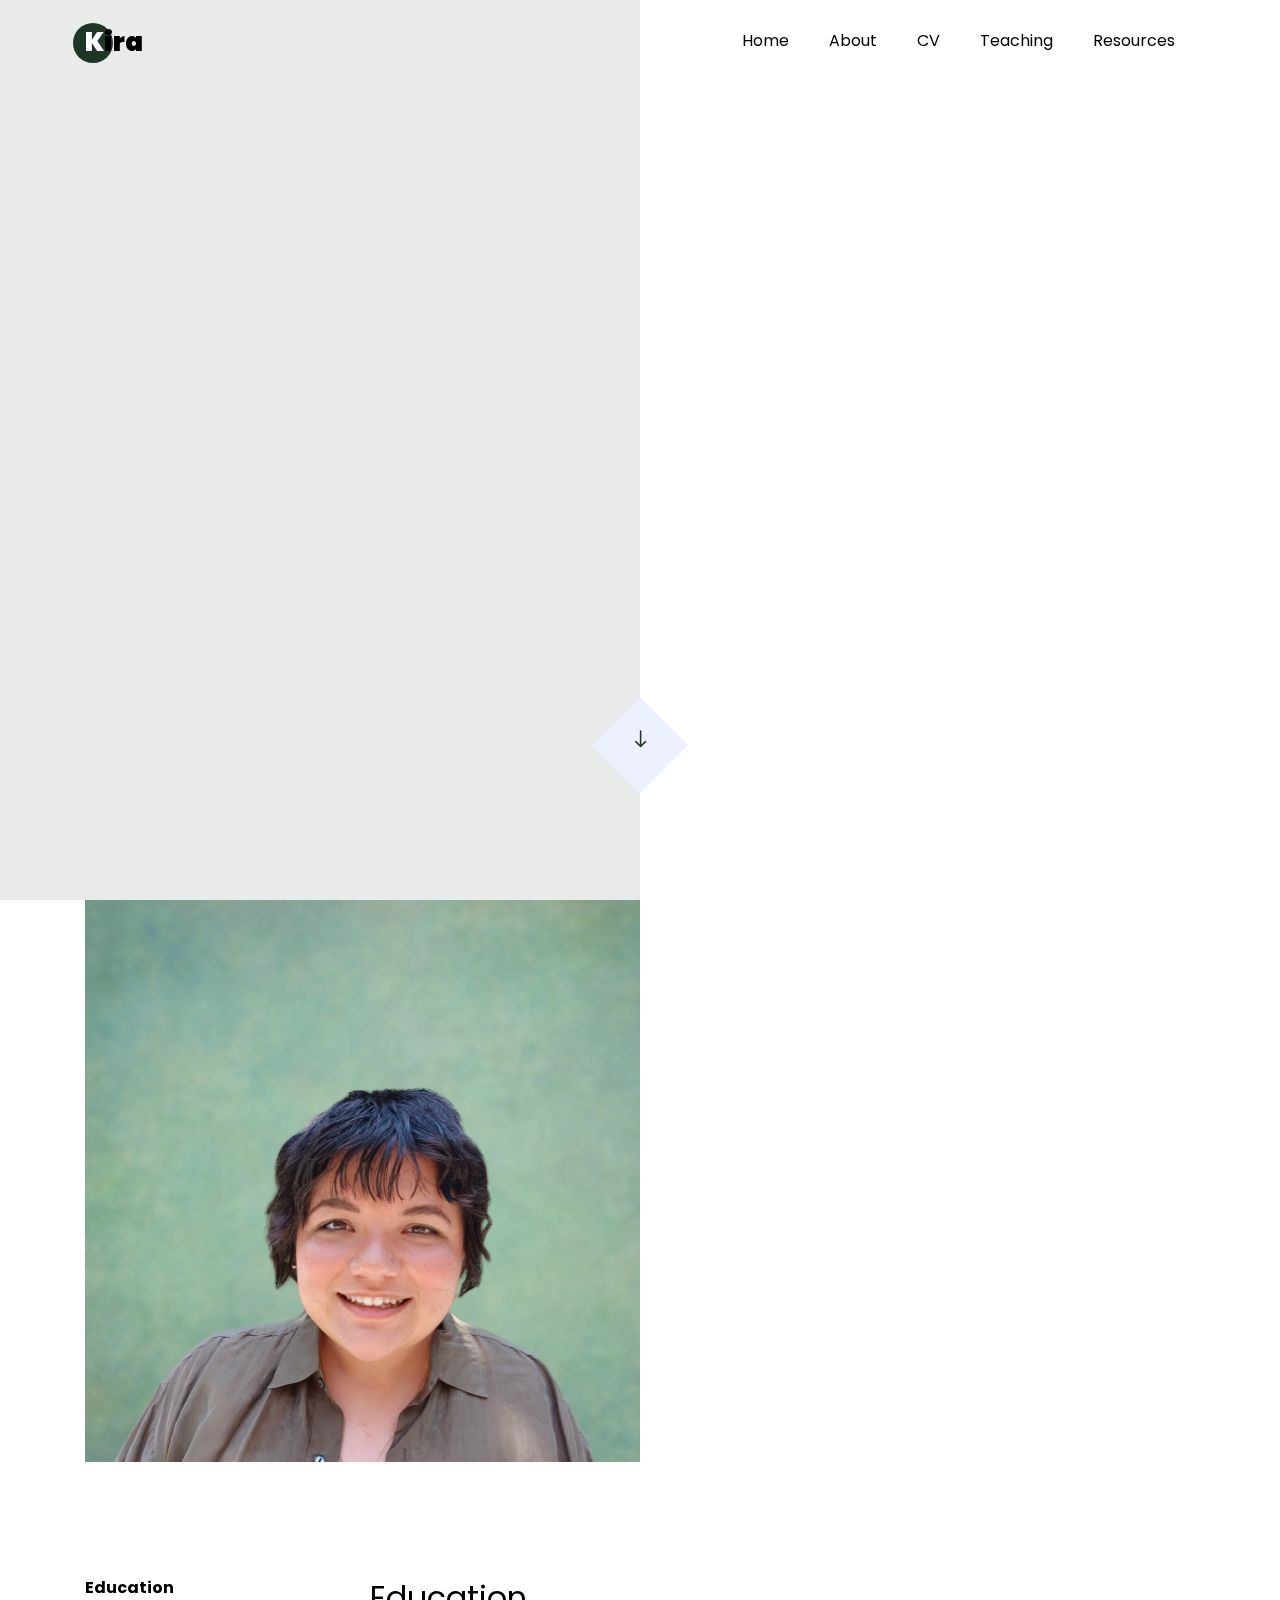
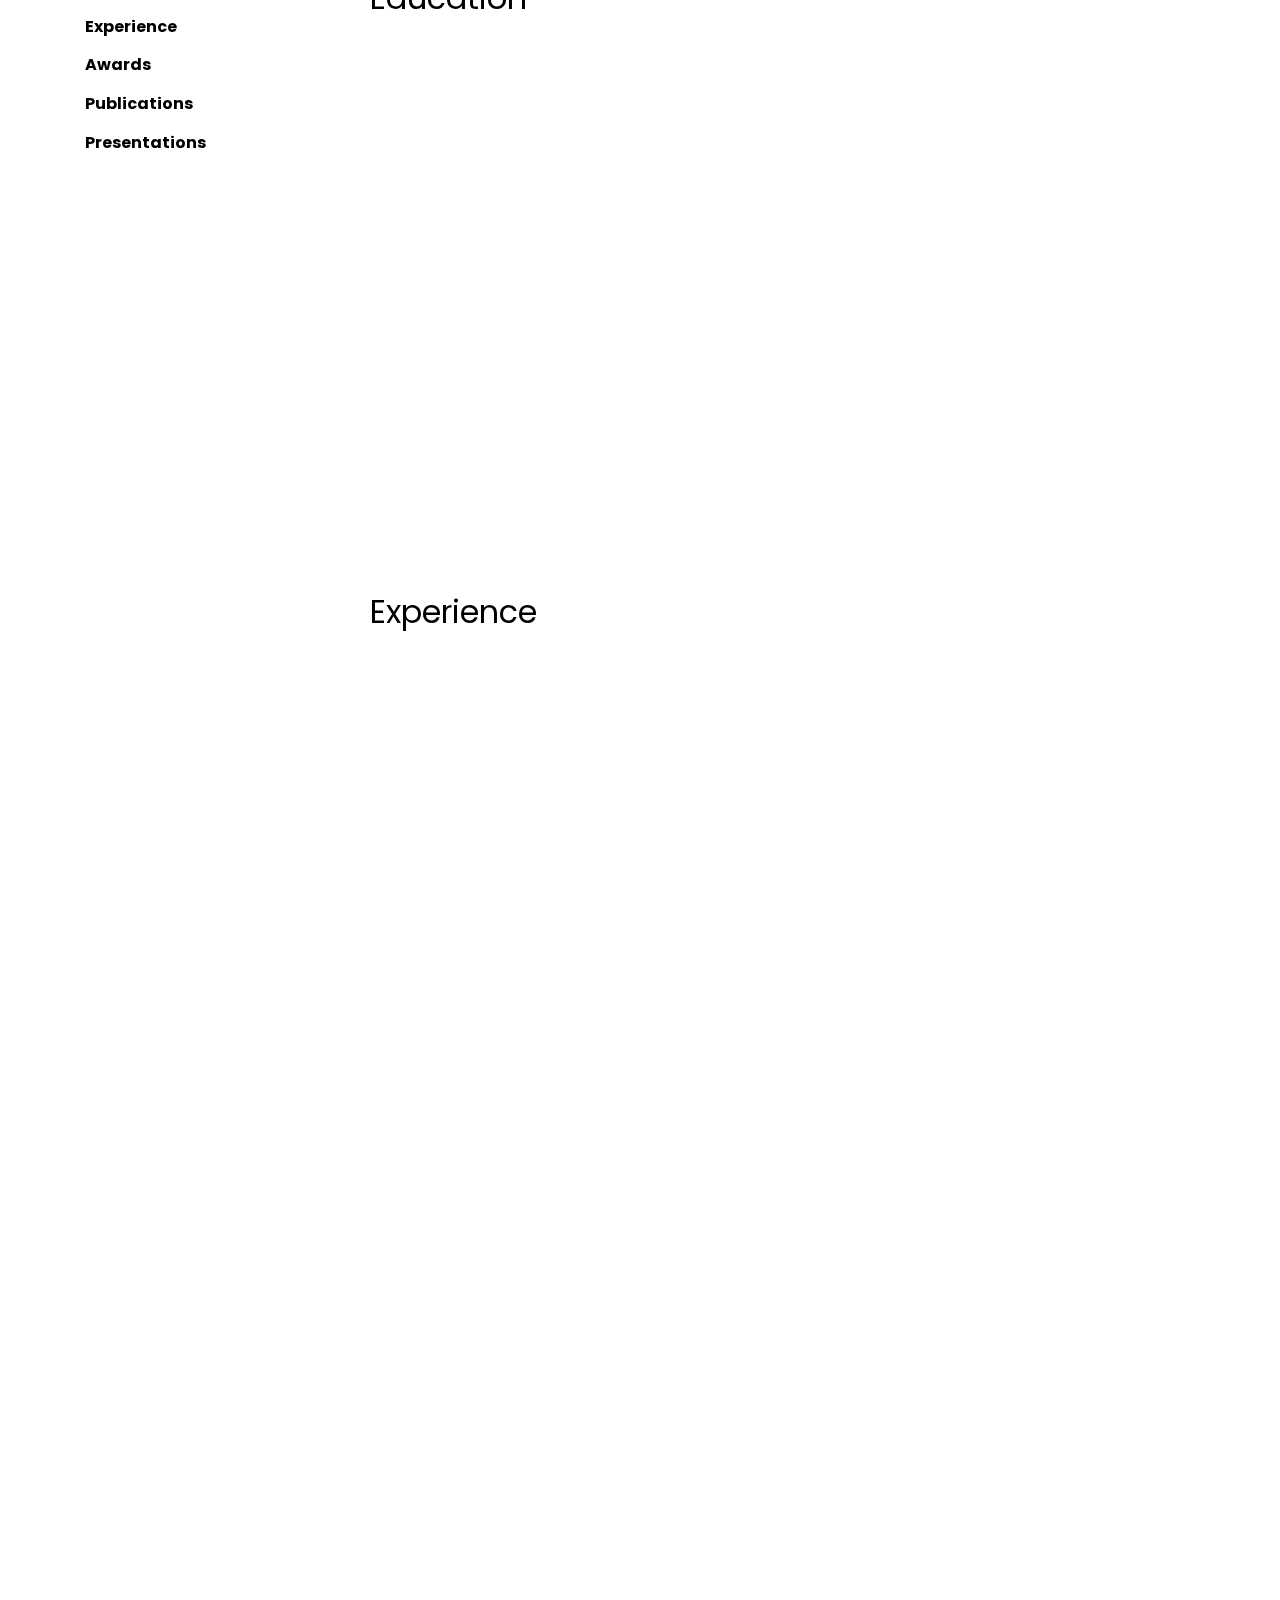
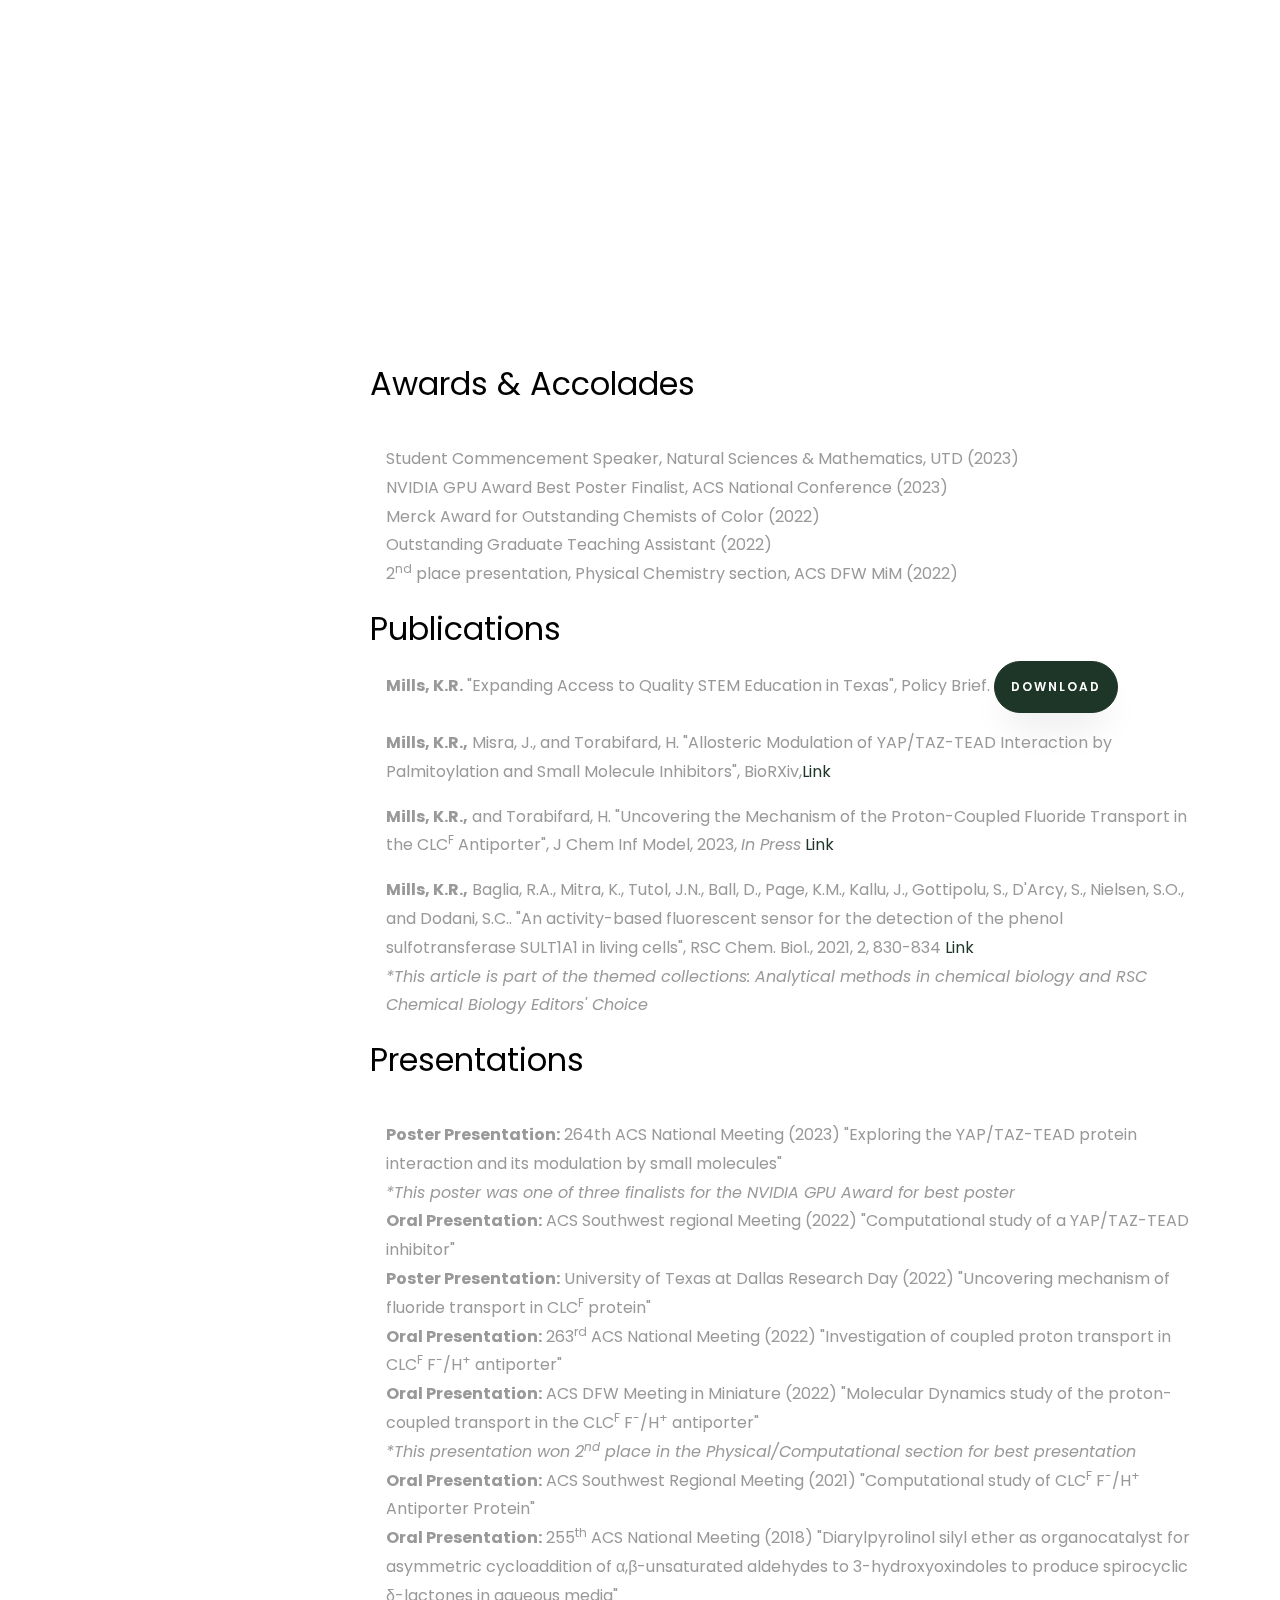
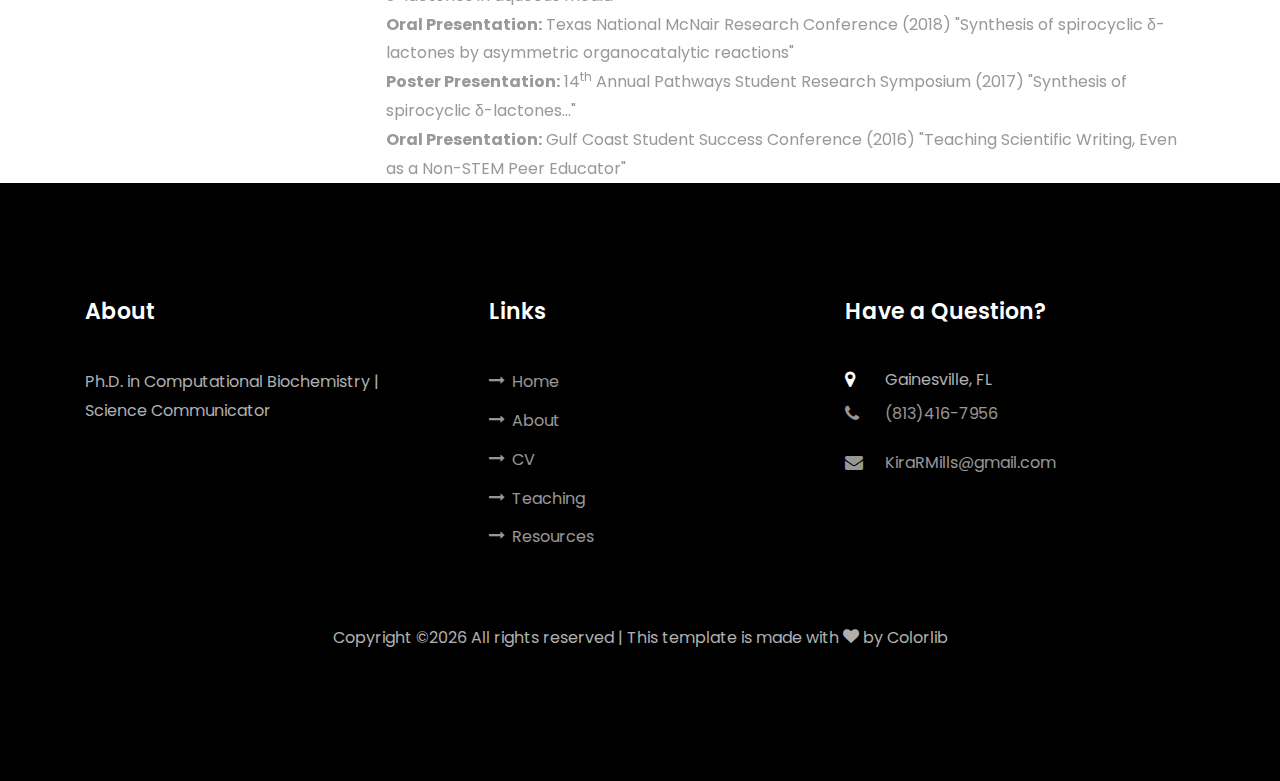
==== commit 1f523c7f: "Update index.html" ====
--- a/index.html
+++ b/index.html
@@ -38,8 +38,8 @@
 	          <li class="nav-item"><a href="index.html" class="nav-link"><span>Home</span></a></li>
 	          <li class="nav-item"><a href="#about" class="nav-link"><span>About</span></a></li>
 	          <li class="nav-item"><a href="#CV" class="nav-link"><span>CV</span></a></li>
-		  			<li class="nav-item"><a href="teaching.html" class="nav-link"><span>Teaching</span></a></li>
-						<li class="nav-item"><a href="resources.html" class="nav-link"><span>Resources</span></a><li>
+		  <li class="nav-item"><a href="teaching.html" class="nav-link"><span>Teaching</span></a></li>
+		  <li class="nav-item"><a href="resources.html" class="nav-link"><span>Resources</span></a><li>
 	     
 	        </ul>
 	      </div>
@@ -100,7 +100,7 @@
 <!--	                <span class="number" data-number="120">0</span>
 	                <span>Project complete</span> -->
                 </p>
-                <p><a href="https://www.kiramills.com/Documents/KiraMills_CV.pdf" target="_blank" class="btn btn-primary py-3 px-3">Download CV</a></p>
+                <p><a href="https://www.kiramills.com/Documents/ExpandedCV_KiraMills.pdf" target="_blank" class="btn btn-primary py-3 px-3">Download CV</a></p>
               </div>
 	          </div>
 	        </div>
@@ -160,6 +160,17 @@
 					    		<span class="flaticon-ideas"></span>
 						    </div>
 						<div class="text pl-3">
+							<span class="date">2023</span>
+							<h2>Advocacy Training Program</h2>
+							<span class="position">American Society for Biochemistry & Molecular Biology</span>
+							<p>Gained training and experience in science policy wriiitng and advocacy through 10-week program, culminating in the writing of an Op-Ed and Policy Brief.</p>
+						</div>
+						  </div>
+					    <div class="resume-wrap d-flex ftco-animate">
+					    	<div class="icon d-flex align-items-center justify-content-center">
+					    		<span class="flaticon-ideas"></span>
+						    </div>
+						<div class="text pl-3">
 							<span class="date">2022-2023</span>
 							<h2>Grants & Communications Director</h2>
 							<span class="position">sci-MI (Science Mentorship Institute)</span>
@@ -205,7 +216,6 @@
 						<div class="text pl-3">
 							<p>
 								<br>Student Commencement Speaker, Natural Sciences & Mathematics, UTD (2023)
-								<br>ASBMB Advocacy Training Program Delegate (2023)
 								<br>NVIDIA GPU Award Best Poster Finalist, ACS National Conference (2023)
 								<br>Merck Award for Outstanding Chemists of Color (2022)
 								<br>Outstanding Graduate Teaching Assistant (2022)
@@ -217,7 +227,8 @@
 					  	<h2 class="heading">Publications</h2>
 					    	</div>
 						<div class="text pl-3">
-							<p><b>Mills, K.R.,</b> Misra, J., and Torabifard, H. "Allosteric Modulation of YAP/TAZ-TEAD Interaction by Palmitoylation and Small Molecule Inhibitors", BioRXiv,<a href="https://doi.org/10.1101/2023.10.24.563887" target="_blank">Link</a></p>
+							<p><b>Mills, K.R.</b> "Expanding Access to Quality STEM Education in Texas", Policy Brief. <a href="https://www.kiramills.com/Documents/KiraMills_PolicyBrief.pdf" target="_blank" class="btn btn-primary py-3 px-3">Download</a>
+							<p><b>Mills, K.R.,</b> Misra, J., and Torabifard, H. "Allosteric Modulation of YAP/TAZ-TEAD Interaction by Palmitoylation and Small Molecule Inhibitors", BioRXiv,<a href="https://doi.org/10.1101/2023.10.24.563887" target="_blank">Link</a>
 							<p><b>Mills, K.R.,</b> and Torabifard, H. "Uncovering the Mechanism of the Proton-Coupled Fluoride Transport in the CLC<sup>F</sup> Antiporter", J Chem Inf Model, 2023, <i>In Press</i> <a href="https://pubs.acs.org/doi/10.1021/acs.jcim.2c01228" target="_blank">Link</a>
 							<p><b>Mills, K.R.,</b> Baglia, R.A., Mitra, K., Tutol, J.N., Ball, D., Page, K.M., Kallu, J., Gottipolu, S., D'Arcy, S., Nielsen, S.O., and Dodani, S.C.. "An activity-based fluorescent sensor for the detection of the phenol sulfotransferase SULT1A1 in living cells", RSC Chem. Biol., 2021, 2, 830-834 <a href="https://doi.org/10.1039/D0CB00231C" target="_blank">Link</a>
 							<br><i>*This article is part of the themed collections: Analytical methods in chemical biology and RSC Chemical Biology Editors' Choice</i></p>
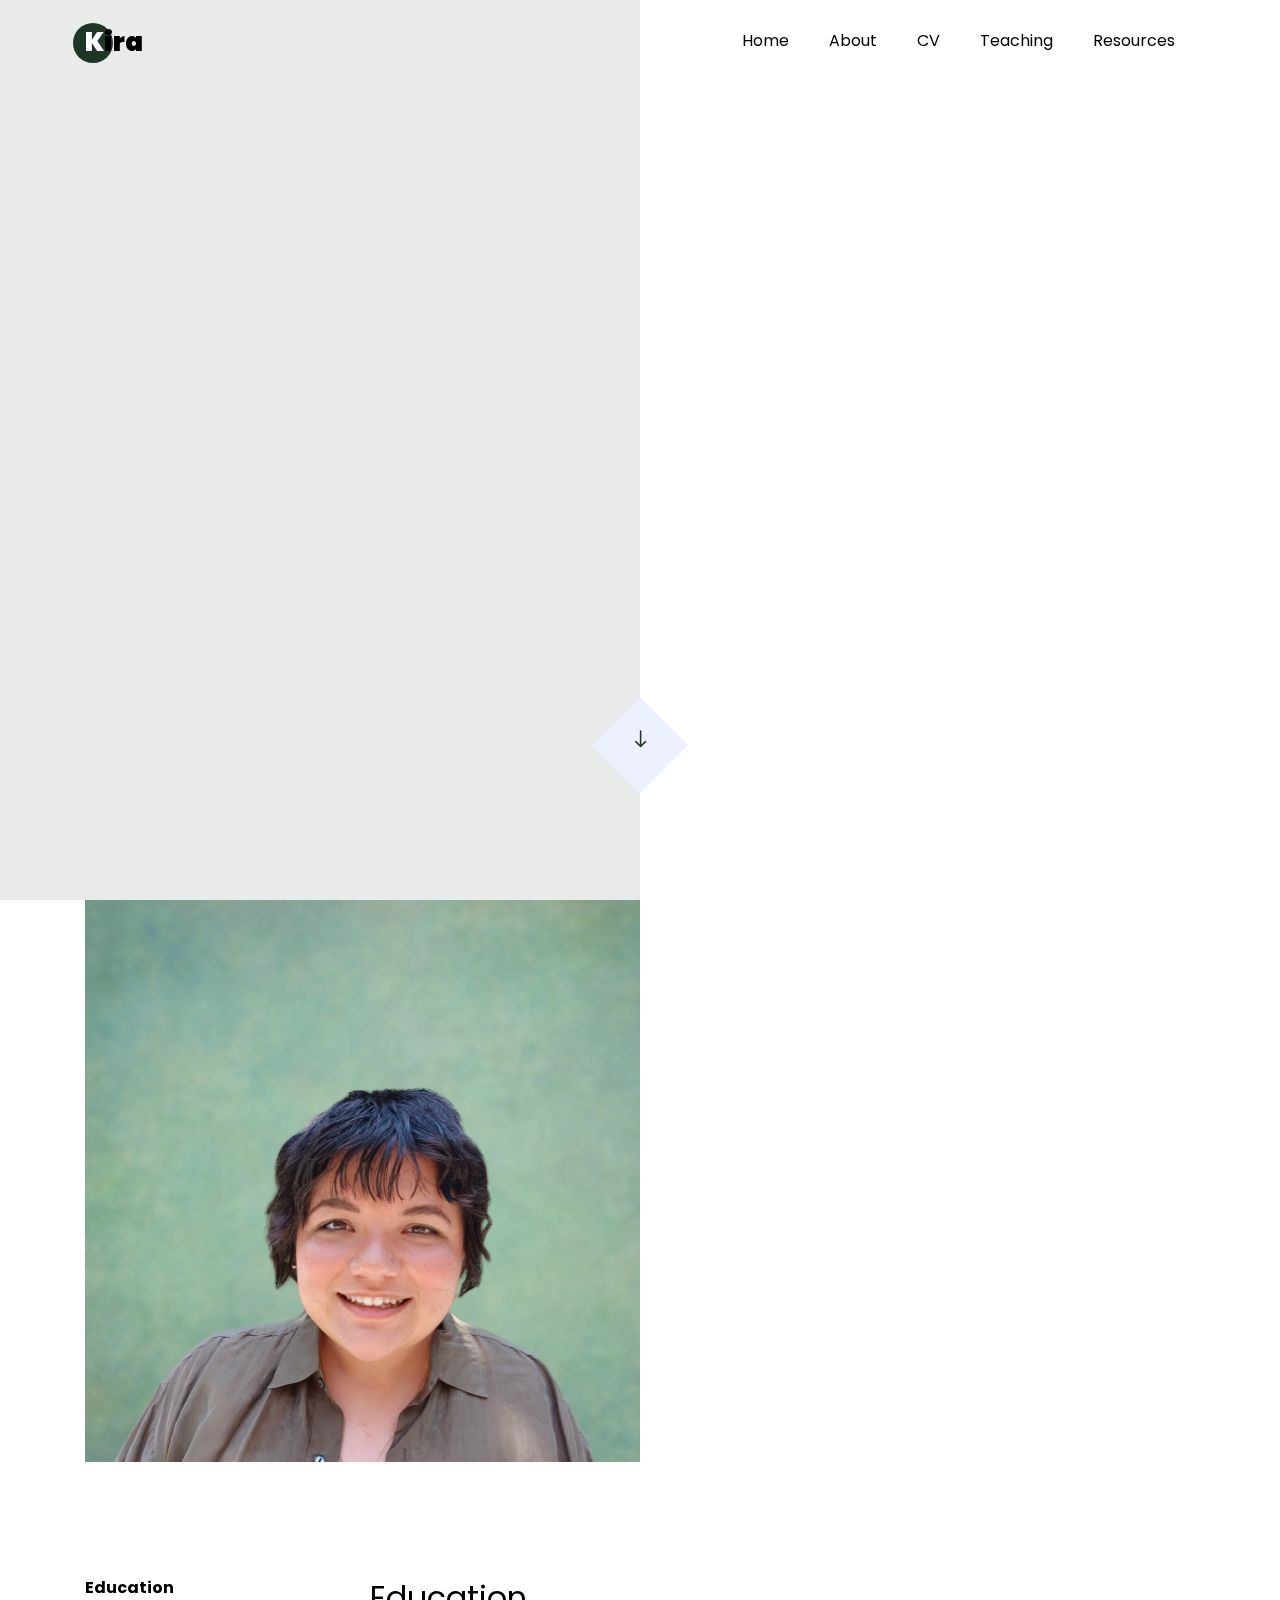
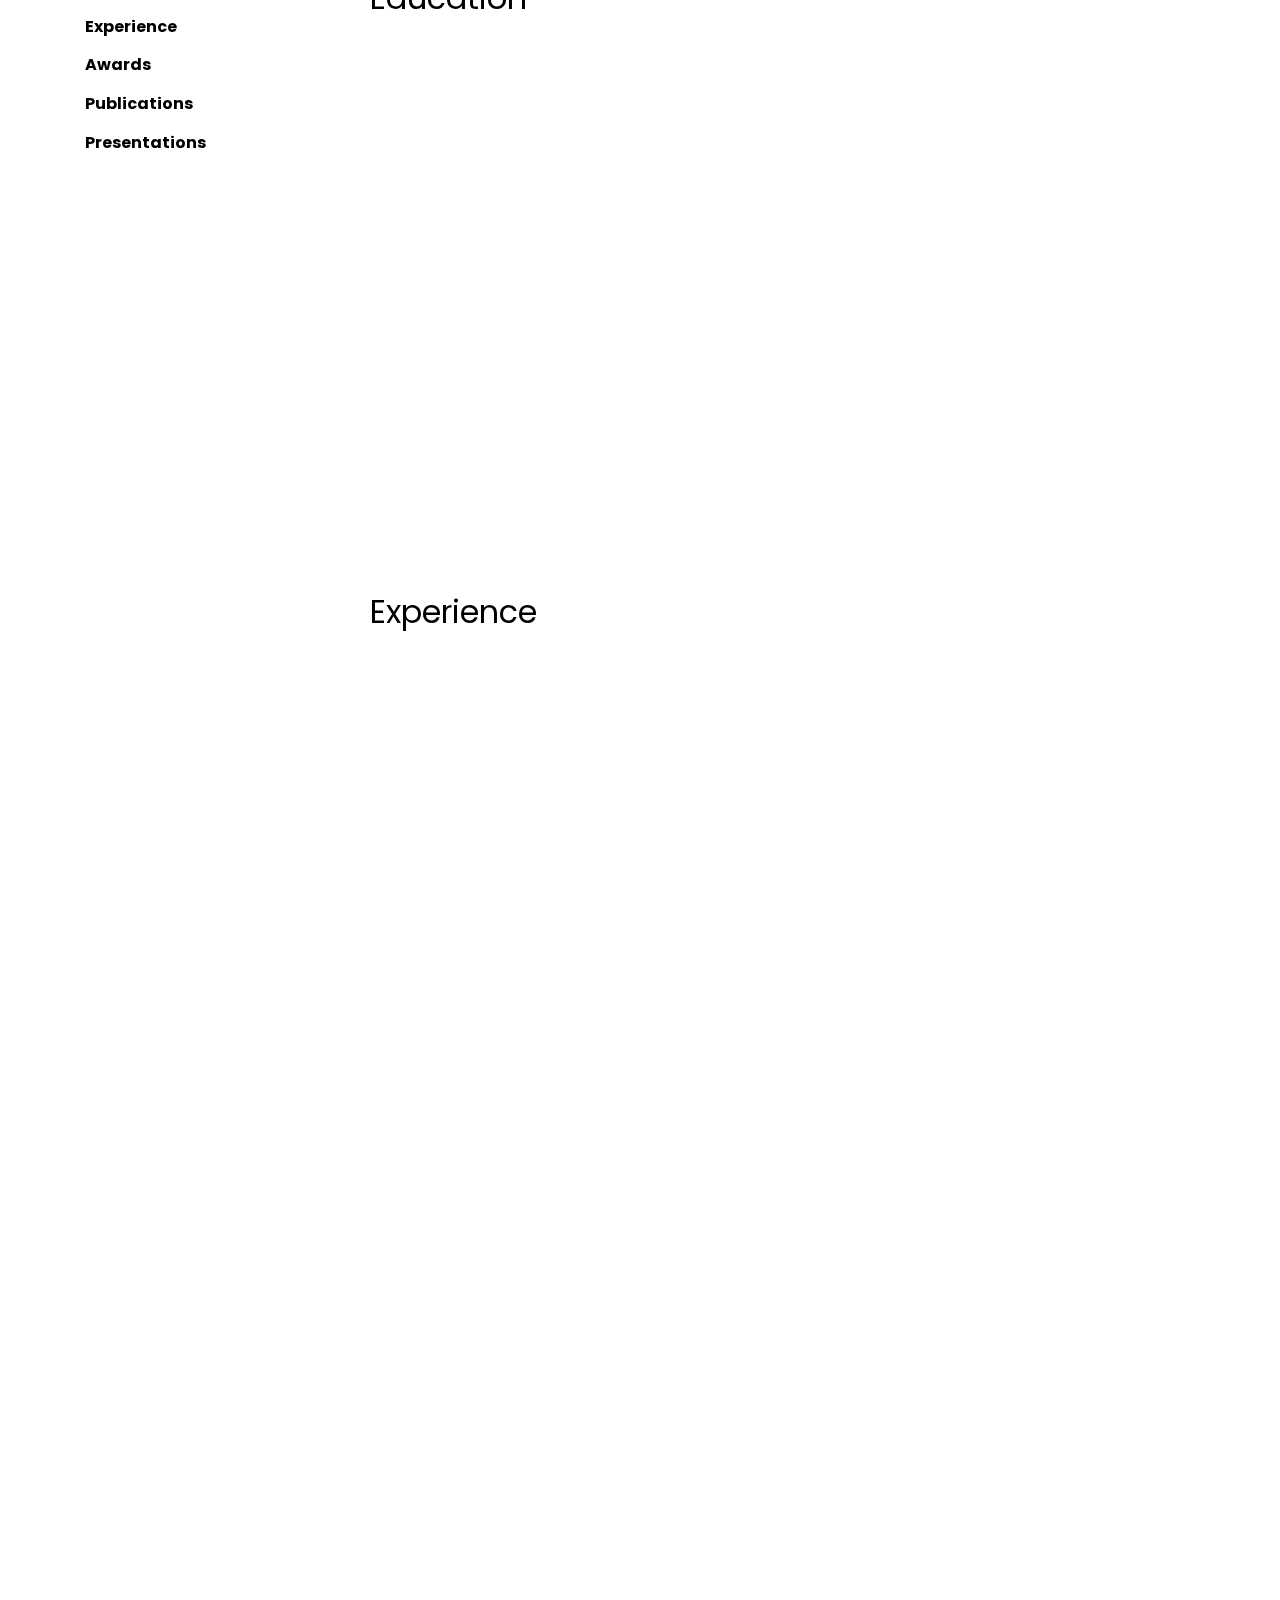
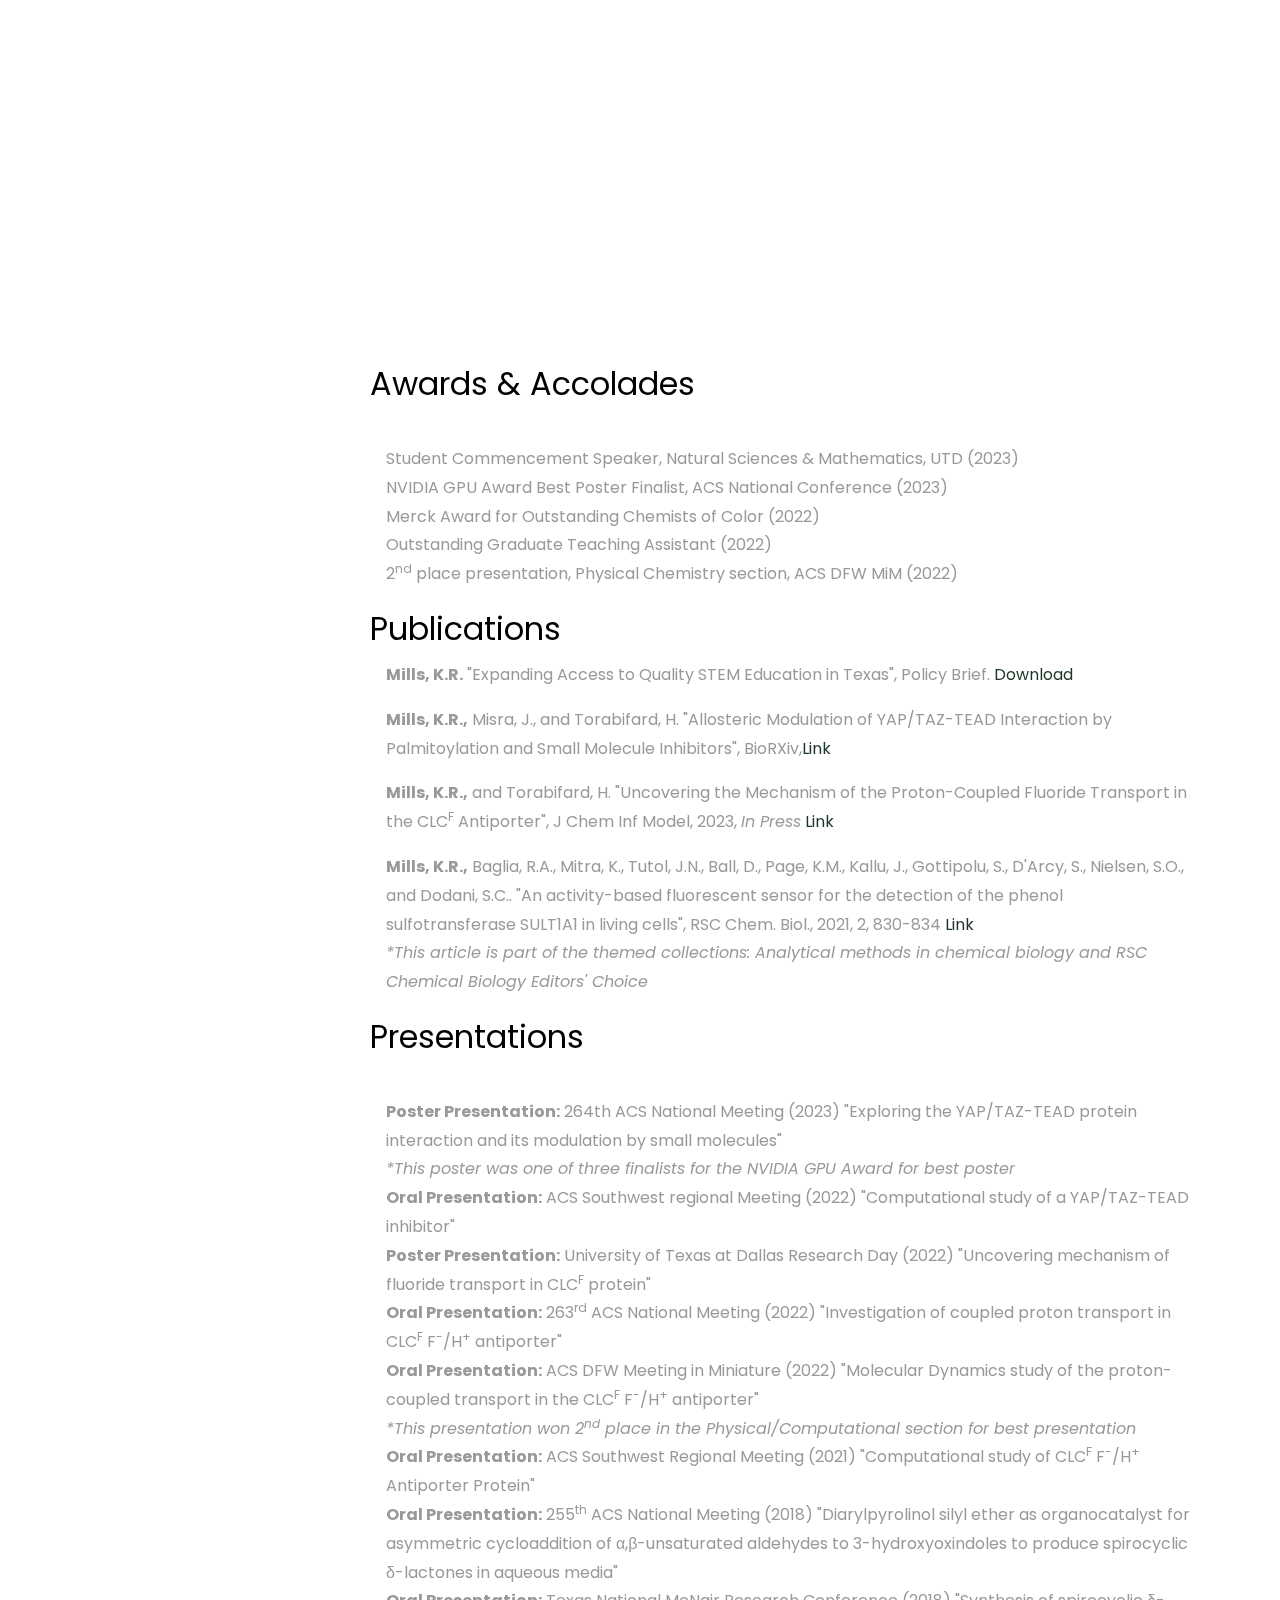
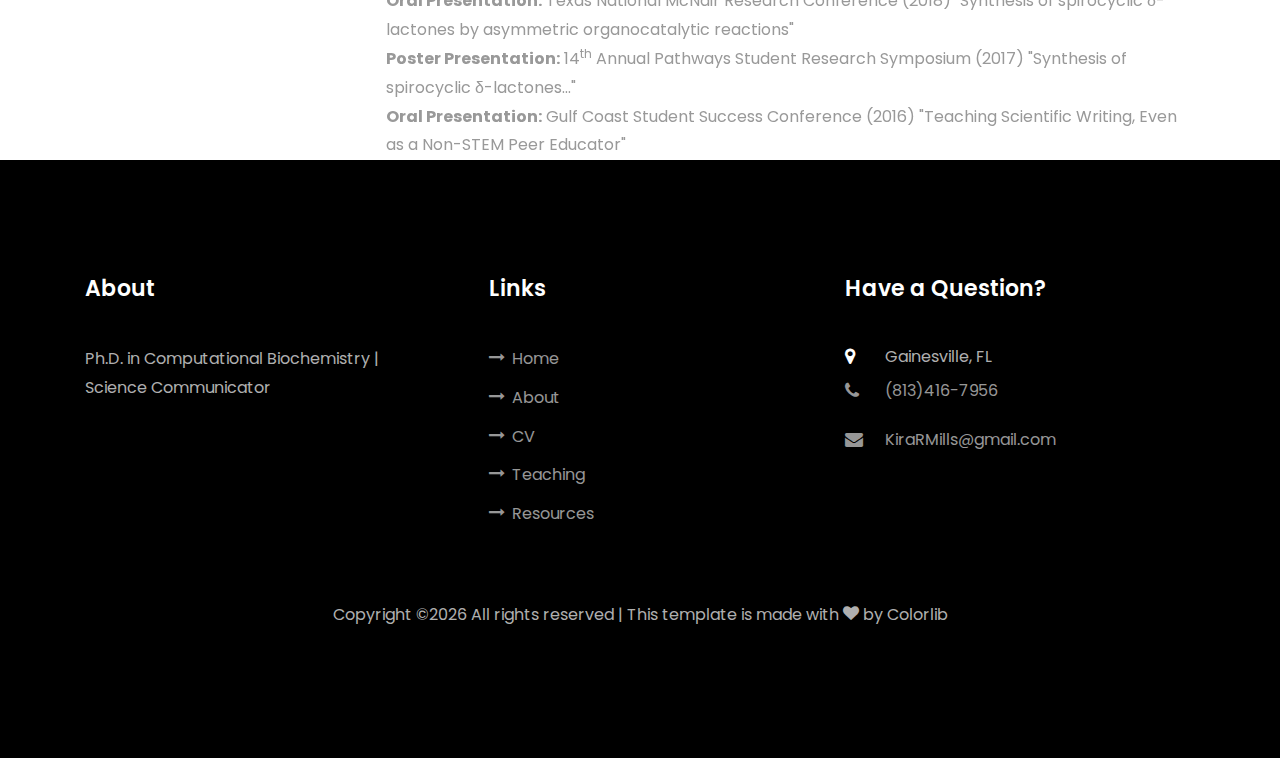
==== commit eec6eb53: "Update index.html" ====
--- a/index.html
+++ b/index.html
@@ -227,7 +227,7 @@
 					  	<h2 class="heading">Publications</h2>
 					    	</div>
 						<div class="text pl-3">
-							<p><b>Mills, K.R.</b> "Expanding Access to Quality STEM Education in Texas", Policy Brief. <a href="https://www.kiramills.com/Documents/KiraMills_PolicyBrief.pdf" target="_blank" class="btn btn-primary py-3 px-3">Download</a>
+							<p><b>Mills, K.R.</b> "Expanding Access to Quality STEM Education in Texas", Policy Brief. <a href="https://www.kiramills.com/Documents/KiraMills_PolicyBrief.pdf" target="_blank">Download</a>
 							<p><b>Mills, K.R.,</b> Misra, J., and Torabifard, H. "Allosteric Modulation of YAP/TAZ-TEAD Interaction by Palmitoylation and Small Molecule Inhibitors", BioRXiv,<a href="https://doi.org/10.1101/2023.10.24.563887" target="_blank">Link</a>
 							<p><b>Mills, K.R.,</b> and Torabifard, H. "Uncovering the Mechanism of the Proton-Coupled Fluoride Transport in the CLC<sup>F</sup> Antiporter", J Chem Inf Model, 2023, <i>In Press</i> <a href="https://pubs.acs.org/doi/10.1021/acs.jcim.2c01228" target="_blank">Link</a>
 							<p><b>Mills, K.R.,</b> Baglia, R.A., Mitra, K., Tutol, J.N., Ball, D., Page, K.M., Kallu, J., Gottipolu, S., D'Arcy, S., Nielsen, S.O., and Dodani, S.C.. "An activity-based fluorescent sensor for the detection of the phenol sulfotransferase SULT1A1 in living cells", RSC Chem. Biol., 2021, 2, 830-834 <a href="https://doi.org/10.1039/D0CB00231C" target="_blank">Link</a>
